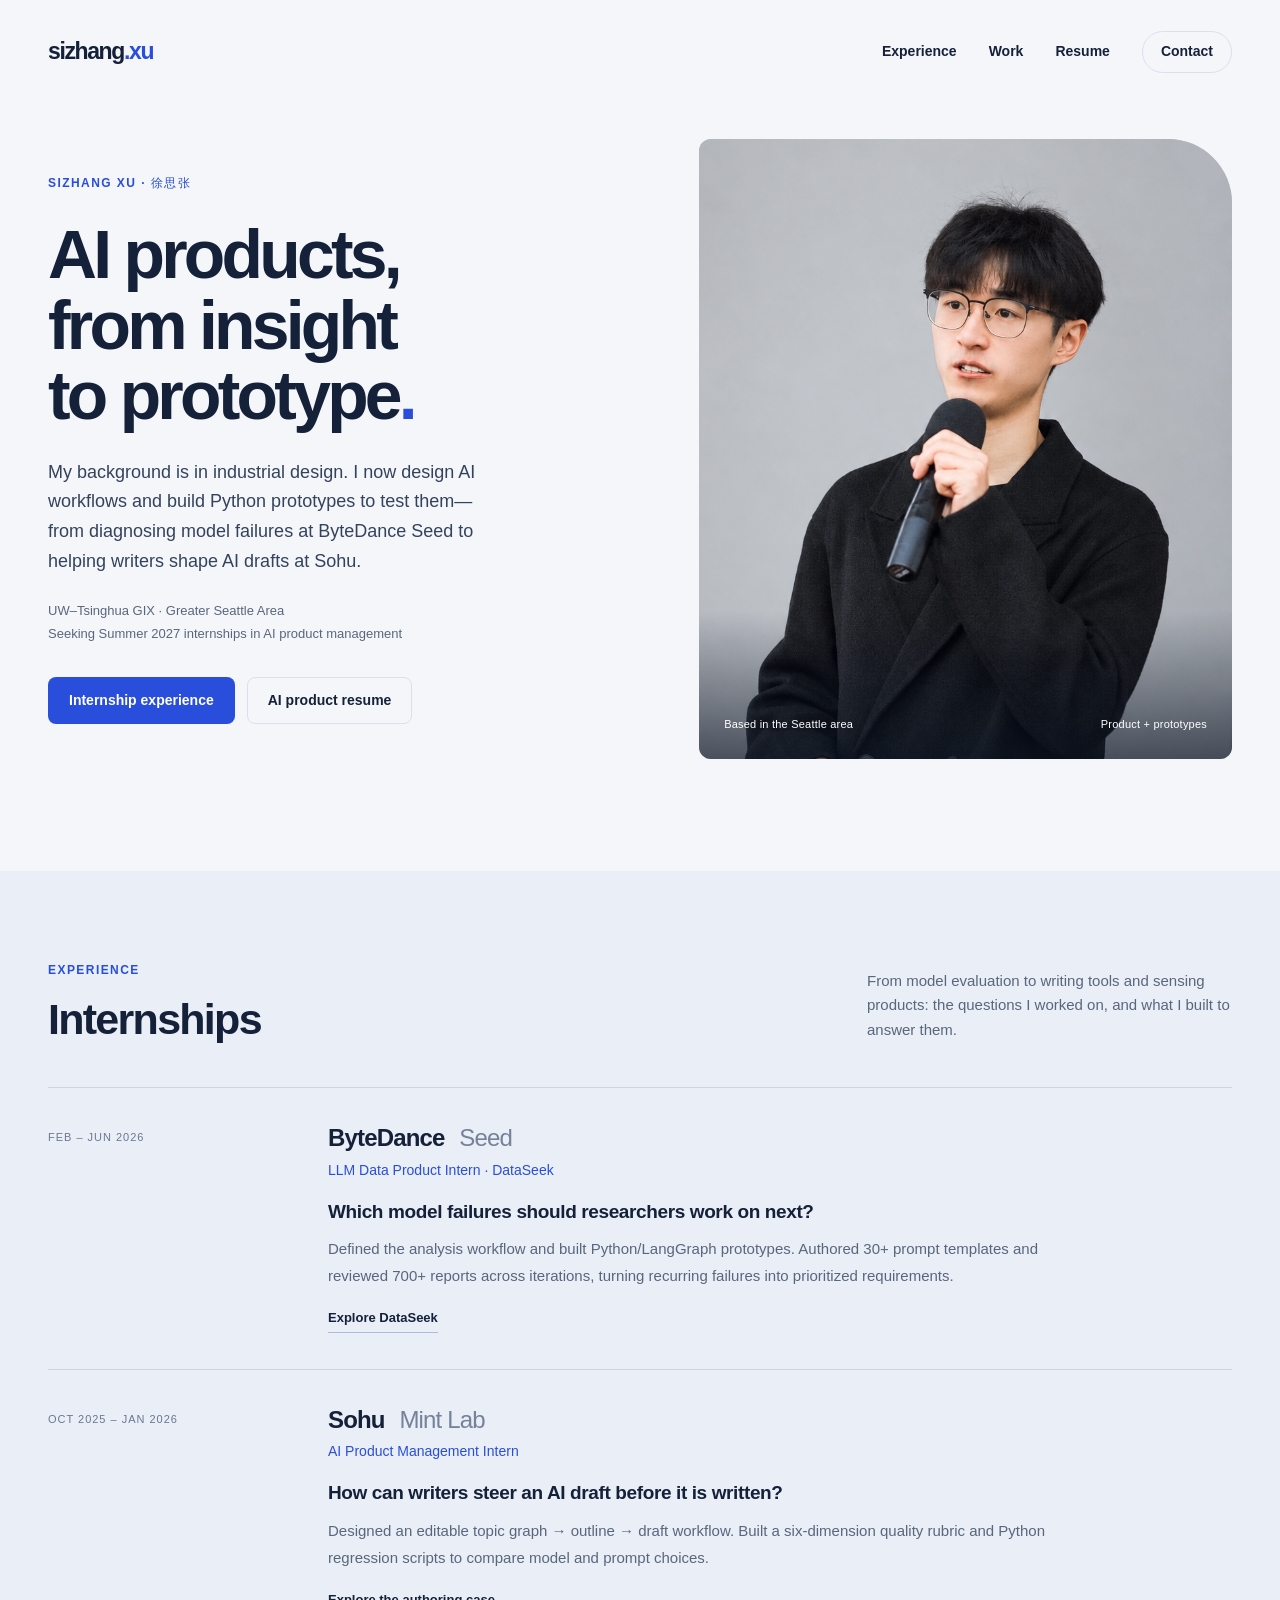
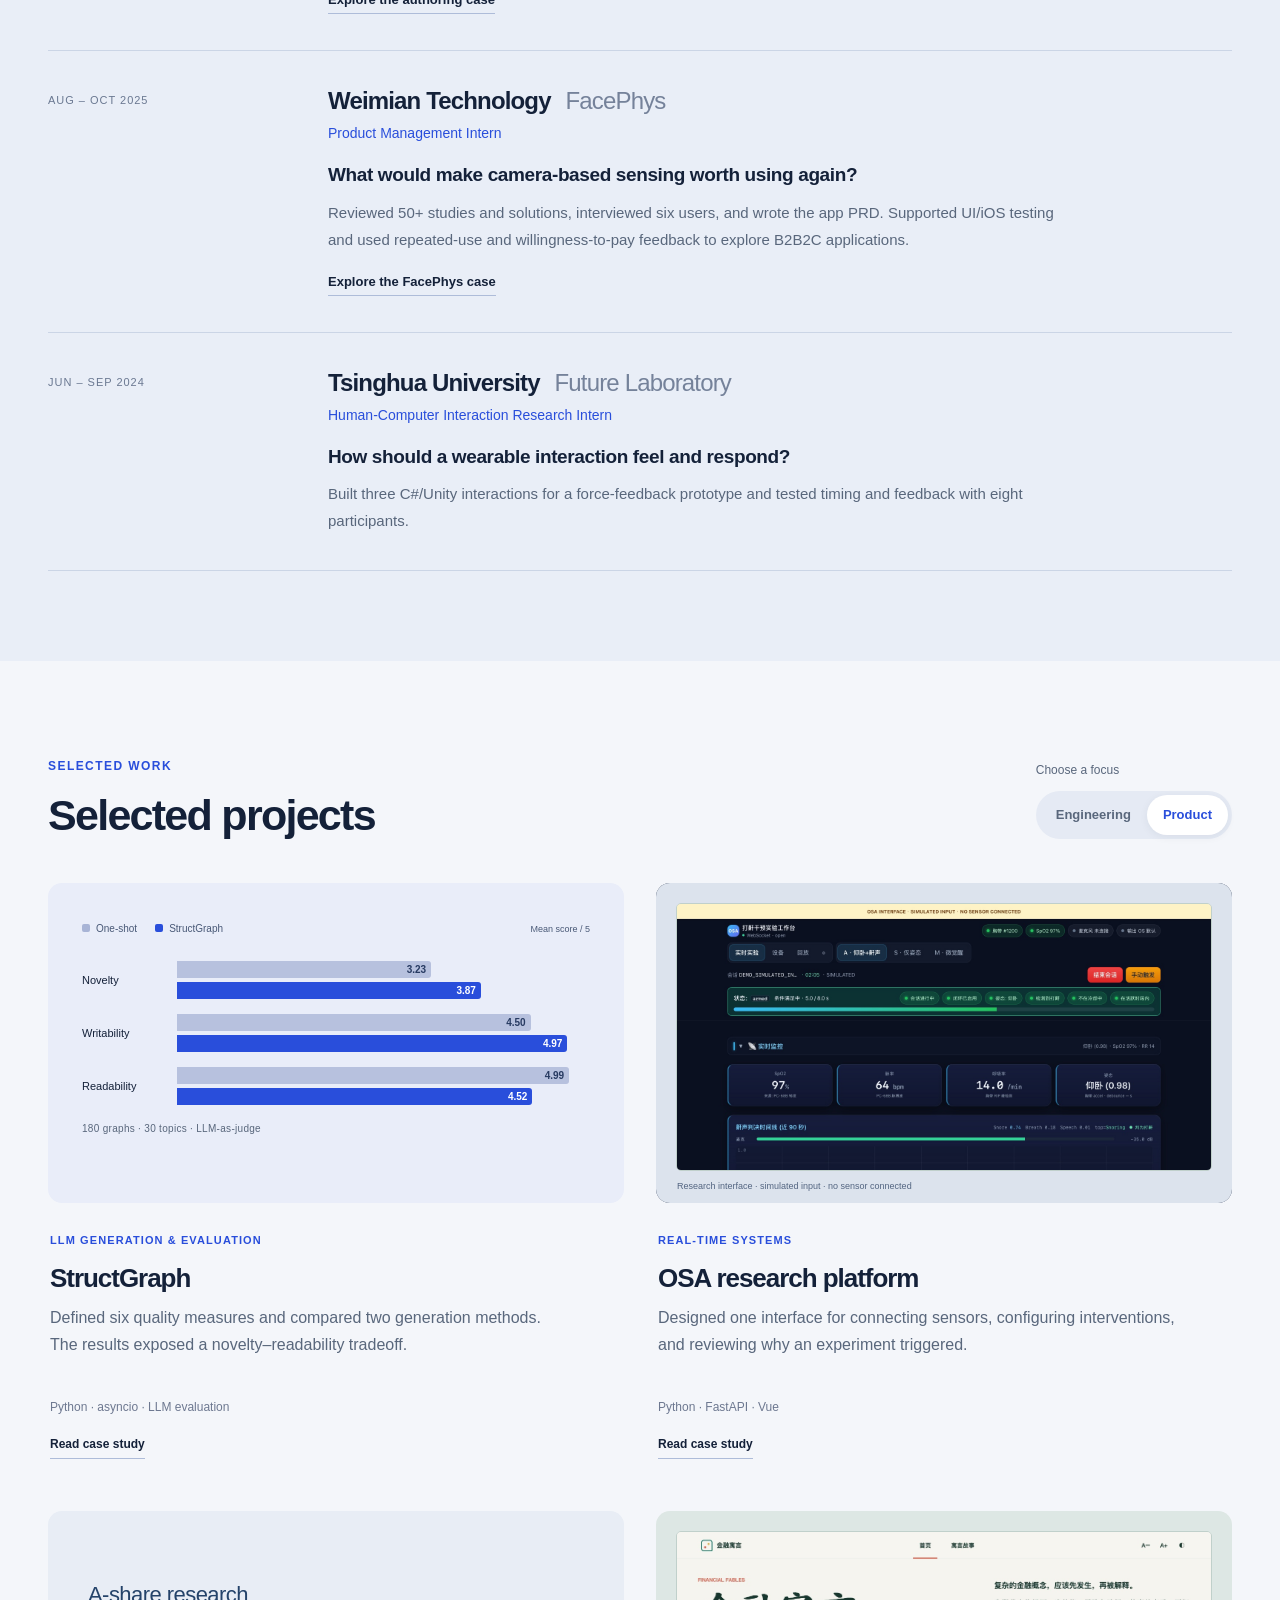
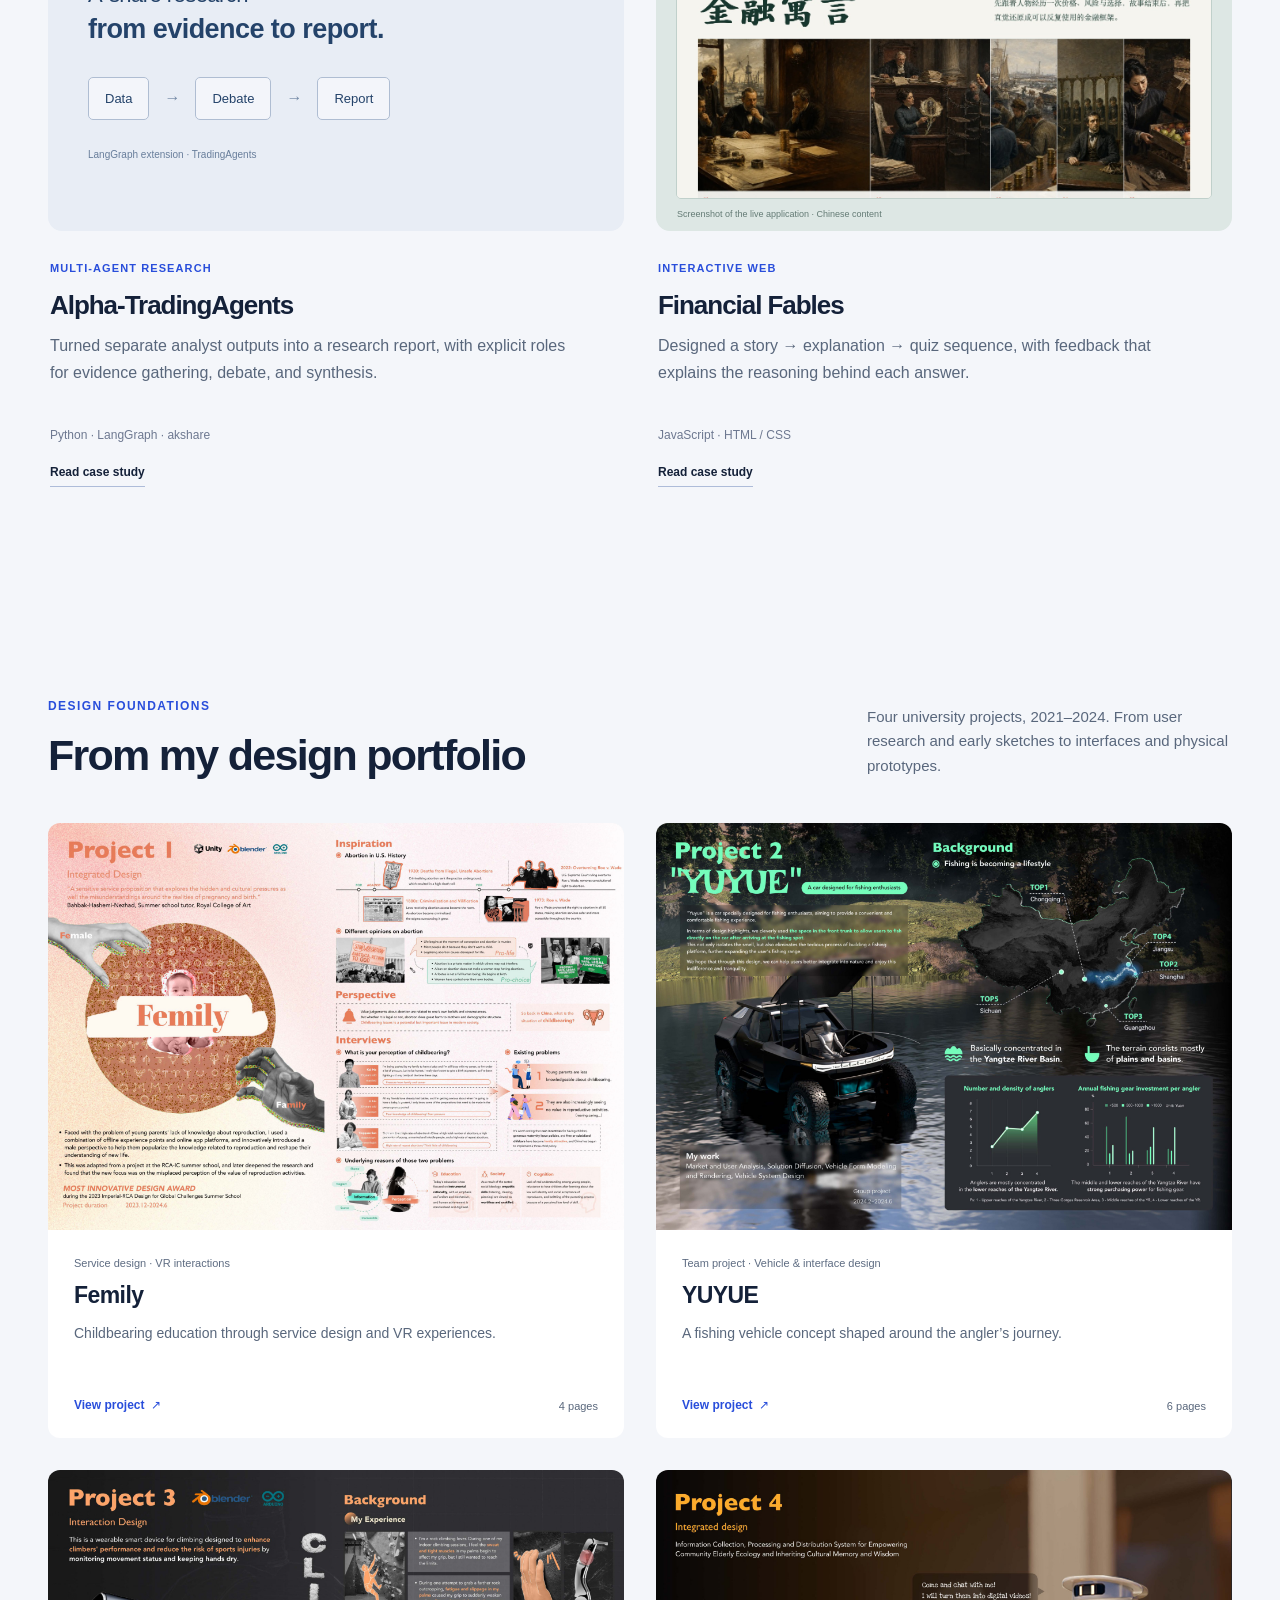
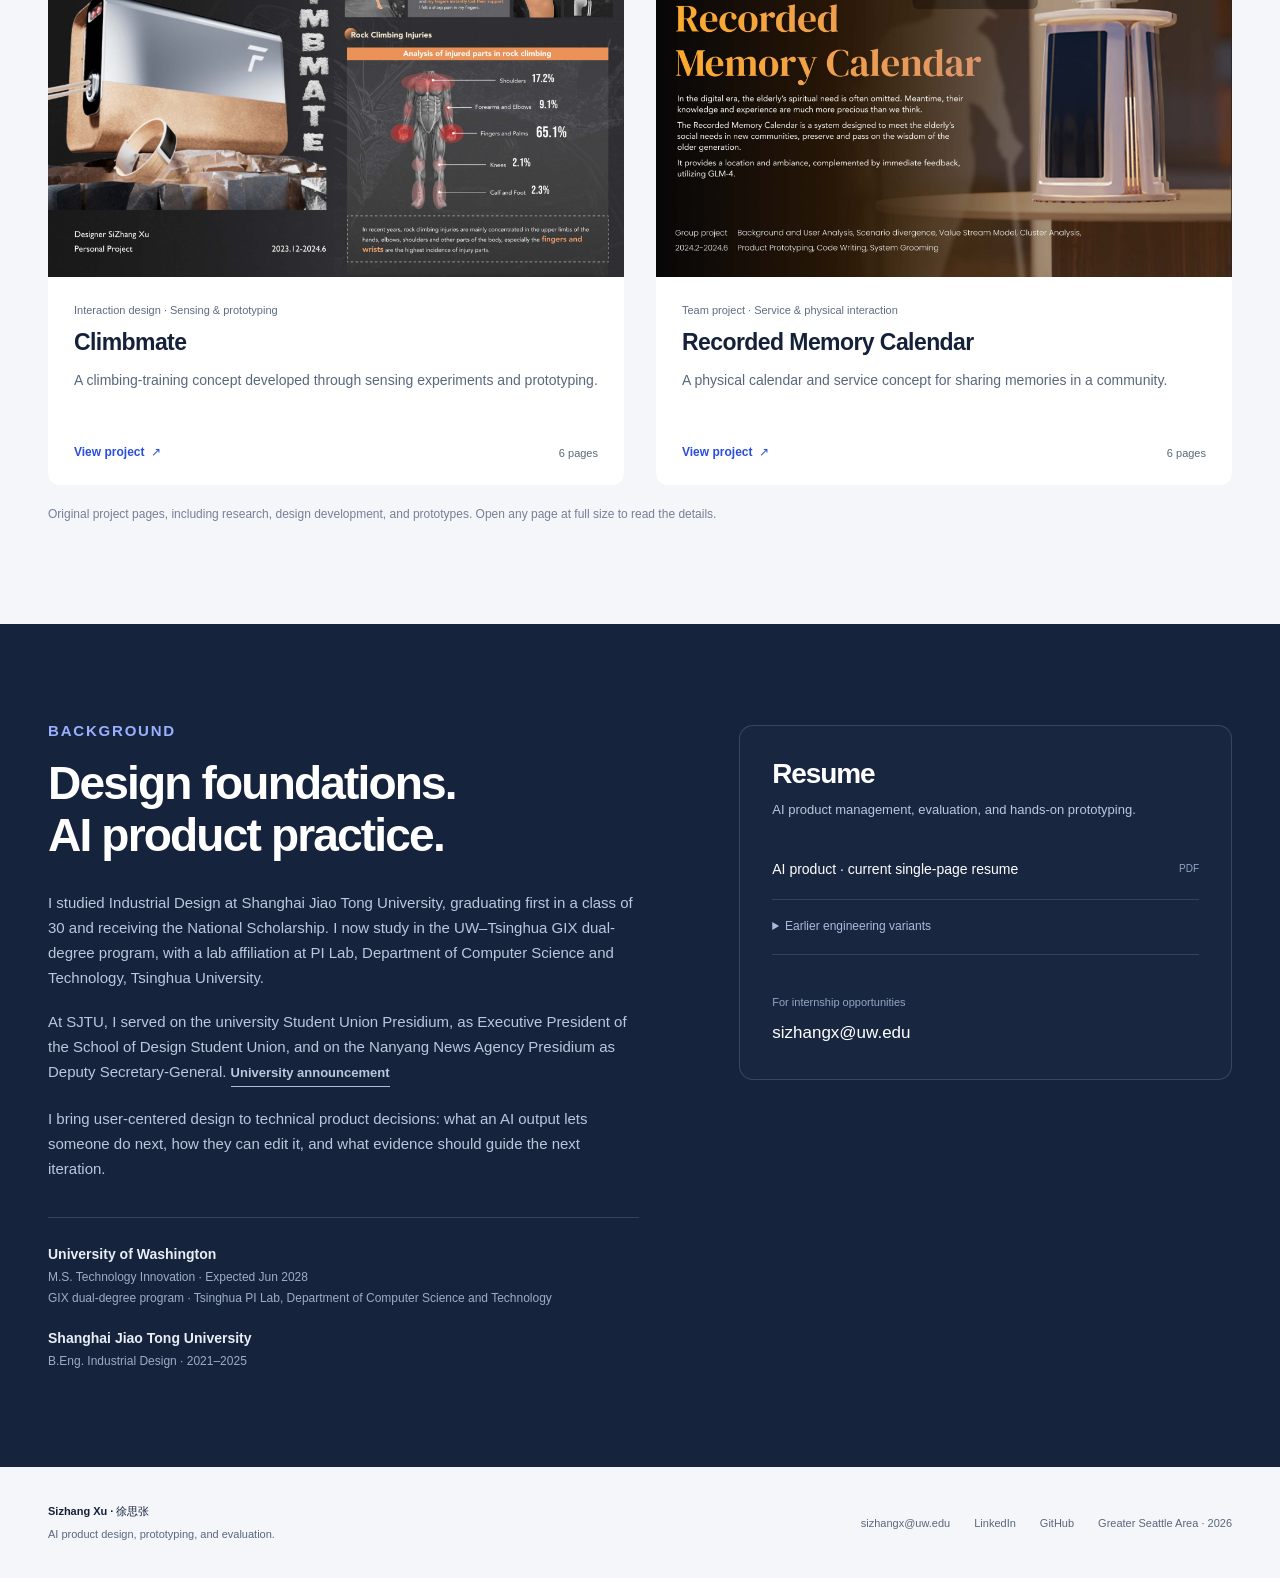
==== index.html @ c4702be0 "Clarify AI product experience and add FacePhys discovery case" ====
<!doctype html><html lang="en"><head><meta charset="utf-8"><meta name="viewport" content="width=device-width,initial-scale=1"><meta name="description" content="Sizhang Xu builds AI products through product judgment, hands-on prototyping, and evaluation. ByteDance Seed and Sohu experience; seeking Summer 2027 AI product internships."><meta name="theme-color" content="#f4f6fa"><title>AI Product &amp; Prototyping · Sizhang Xu</title><link rel="icon" href="assets/favicon.svg" type="image/svg+xml"><link rel="stylesheet" href="styles.css?v=20261029-refined"><script src="app.js?v=20261029-refined" defer></script><link rel="canonical" href="https://xuxu8421.github.io/"><meta property="og:url" content="https://xuxu8421.github.io/"><meta property="og:type" content="website"><meta property="og:site_name" content="Sizhang Xu"><meta property="og:title" content="AI Product &amp; Prototyping · Sizhang Xu"><meta property="og:description" content="Sizhang Xu builds AI products through product judgment, hands-on prototyping, and evaluation. ByteDance Seed and Sohu experience; seeking Summer 2027 AI product internships."></head><body><a class="skip" href="#main">Skip to content</a><header class="nav wrap"><a class="wordmark" href="index.html" aria-label="Sizhang Xu home">sizhang<span>.xu</span></a><nav aria-label="Main navigation"><a href="index.html#experience">Experience</a><a href="index.html#work">Work</a><a href="index.html#resume">Resume</a><a class="contact-link" href="mailto:sizhangx@uw.edu">Contact</a></nav></header><main id="main"><section class="hero wrap"><div class="hero-copy"><p class="eyebrow">SIZHANG XU · 徐思张</p><h1>AI products,<br>from insight<br>to prototype<span>.</span></h1><p class="hero-summary">My background is in industrial design. I now design AI workflows and build Python prototypes to test them—from diagnosing model failures at ByteDance Seed to helping writers shape AI drafts at Sohu.</p><p class="hero-context">UW–Tsinghua GIX · Greater Seattle Area<br>Seeking Summer 2027 internships in AI product management</p><div class="hero-actions"><a class="button primary" href="#experience">Internship experience</a><a class="button secondary" id="primaryResume" href="resumes/sizhang-xu-ai-product.pdf?v=20261029-refined" target="_blank" rel="noopener">AI product resume</a></div></div><figure class="portrait"><img src="assets/sizhang-speaking-color.jpg" alt="Sizhang Xu speaking at an event" width="1024" height="1536" fetchpriority="high"><figcaption><span>Based in the Seattle area</span><span>Product + prototypes</span></figcaption></figure></section>
<section class="experience-section" id="experience"><div class="wrap"><div class="section-heading"><div><p class="eyebrow">EXPERIENCE</p><h2>Internships</h2></div><p>From model evaluation to writing tools and sensing products: the questions I worked on, and what I built to answer them.</p></div><div class="timeline"><article><div class="timeline-date">FEB – JUN 2026</div><div><h3>ByteDance <span>Seed</span></h3><h4>LLM Data Product Intern · DataSeek</h4><p><span class="experience-question">Which model failures should researchers work on next?</span><span class="experience-contribution">Defined the analysis workflow and built Python/LangGraph prototypes. Authored 30+ prompt templates and reviewed 700+ reports across iterations, turning recurring failures into prioritized requirements.</span></p><a class="text-link" href="evaluation.html">Explore DataSeek</a></div></article><article><div class="timeline-date">OCT 2025 – JAN 2026</div><div><h3>Sohu <span>Mint Lab</span></h3><h4>AI Product Management Intern</h4><p><span class="experience-question">How can writers steer an AI draft before it is written?</span><span class="experience-contribution">Designed an editable topic graph → outline → draft workflow. Built a six-dimension quality rubric and Python regression scripts to compare model and prompt choices.</span></p><a class="text-link" href="authoring.html">Explore the authoring case</a></div></article><article><div class="timeline-date">AUG – OCT 2025</div><div><h3>Weimian Technology <span>FacePhys</span></h3><h4>Product Management Intern</h4><p><span class="experience-question">What would make camera-based sensing worth using again?</span><span class="experience-contribution">Reviewed 50+ studies and solutions, interviewed six users, and wrote the app PRD. Supported UI/iOS testing and used repeated-use and willingness-to-pay feedback to explore B2B2C applications.</span></p><a class="text-link" href="facephys.html">Explore the FacePhys case</a></div></article><article><div class="timeline-date">JUN – SEP 2024</div><div><h3>Tsinghua University <span>Future Laboratory</span></h3><h4>Human-Computer Interaction Research Intern</h4><p><span class="experience-question">How should a wearable interaction feel and respond?</span><span class="experience-contribution">Built three C#/Unity interactions for a force-feedback prototype and tested timing and feedback with eight participants.</span></p></div></article></div></div></section>
<section class="wrap work-section" id="work"><div class="section-heading"><div><p class="eyebrow">SELECTED WORK</p><h2>Selected projects</h2></div><div class="lens-controls"><span>Choose a focus</span><div role="group" aria-label="Project perspective"><button type="button" data-lens="engineering" aria-pressed="false">Engineering</button><button type="button" data-lens="product" aria-pressed="true">Product</button></div></div></div><div class="project-grid"><article class="project" data-project="structgraph" data-order-engineering="1" data-order-product="0" data-visible="both" ><a class="project-art art-structgraph" href="structgraph.html" aria-label="Read LLM generation &amp; evaluation case study"><div class="chart"><div class="chart-legend"><span class="baseline-key">One-shot</span><span class="method-key">StructGraph</span><span>Mean score / 5</span></div><div class="chart-row"><span>Novelty</span><div class="bar-pair"><div class="bar baseline" style="--value:64.666%"><b>3.23</b></div><div class="bar method" style="--value:77.33399999999999%"><b>3.87</b></div></div></div><div class="chart-row"><span>Writability</span><div class="bar-pair"><div class="bar baseline" style="--value:90.0%"><b>4.50</b></div><div class="bar method" style="--value:99.33400000000002%"><b>4.97</b></div></div></div><div class="chart-row"><span>Readability</span><div class="bar-pair"><div class="bar baseline" style="--value:99.778%"><b>4.99</b></div><div class="bar method" style="--value:90.44399999999999%"><b>4.52</b></div></div></div><p class="chart-note">180 graphs · 30 topics · LLM-as-judge</p></div></a><div class="project-copy"><span class="eyebrow">LLM generation & evaluation</span><h3><a href="structgraph.html">StructGraph</a></h3><p class="lens-copy" data-engineering="Built a resumable async evaluation runner with bounded concurrency, retries, and JSON recovery; compared 180 generated outputs." data-product="Defined six quality measures and compared two generation methods. The results exposed a novelty–readability tradeoff.">Defined six quality measures and compared two generation methods. The results exposed a novelty–readability tradeoff.</p><div class="project-meta">Python · asyncio · LLM evaluation</div><div class="project-links"><a class="text-link" href="structgraph.html">Read case study</a></div></div></article><article class="project" data-project="osa" data-order-engineering="0" data-order-product="1" data-visible="both" ><a class="project-art art-osa" href="osa.html" aria-label="Read Real-time systems case study"><figure class="screen-visual osa-screen"><img src="assets/osa-console-simulated.jpg" alt="OSA Vue application showing an armed controller, trigger conditions and simulated sensor values" width="1440" height="1020" loading="lazy"><figcaption>Research interface · simulated input · no sensor connected</figcaption></figure></a><div class="project-copy"><span class="eyebrow">Real-time systems</span><h3><a href="osa.html">OSA research platform</a></h3><p class="lens-copy" data-engineering="Isolated audio capture, inference, and BLE I/O across threads and event loops; streamed runtime state to a Vue console." data-product="Designed one interface for connecting sensors, configuring interventions, and reviewing why an experiment triggered.">Designed one interface for connecting sensors, configuring interventions, and reviewing why an experiment triggered.</p><div class="project-meta">Python · FastAPI · Vue</div><div class="project-links"><a class="text-link" href="osa.html">Read case study</a></div></div></article><article class="project" data-project="alpha" data-order-engineering="2" data-order-product="2" data-visible="both" ><a class="project-art art-alpha" href="alpha.html" aria-label="Read Multi-agent research case study"><div class="alpha-cover"><div class="alpha-cover-title">A-share research<br><strong>from evidence to report.</strong></div><div class="alpha-cover-flow"><span>Data</span><i>→</i><span>Debate</span><i>→</i><span>Report</span></div><small>LangGraph extension · TradingAgents</small></div></a><div class="project-copy"><span class="eyebrow">Multi-agent research</span><h3><a href="alpha.html">Alpha-TradingAgents</a></h3><p class="lens-copy" data-engineering="Extended TradingAgents with A-share adapters, retry backoff, and custom LangGraph nodes for policy analysis and report generation." data-product="Turned separate analyst outputs into a research report, with explicit roles for evidence gathering, debate, and synthesis.">Turned separate analyst outputs into a research report, with explicit roles for evidence gathering, debate, and synthesis.</p><div class="project-meta">Python · LangGraph · akshare</div><div class="project-links"><a class="text-link" href="alpha.html">Read case study</a></div></div></article><article class="project" data-project="reader" data-order-engineering="3" data-order-product="3" data-visible="both" ><a class="project-art art-reader" href="reader.html" aria-label="Read Interactive web case study"><figure class="screen-visual"><img src="assets/reader-interface.jpg" alt="Financial Fables: the deployed reading application with illustrated stories and text-size controls" width="1280" height="850" loading="lazy"><figcaption>Screenshot of the live application · Chinese content</figcaption></figure></a><div class="project-copy"><span class="eyebrow">Interactive web</span><h3><a href="reader.html">Financial Fables</a></h3><p class="lens-copy" data-engineering="Implemented browser-history routing, persistent reading status, and keyboard navigation; optimized responsive image delivery." data-product="Designed a story → explanation → quiz sequence, with feedback that explains the reasoning behind each answer.">Designed a story → explanation → quiz sequence, with feedback that explains the reasoning behind each answer.</p><div class="project-meta">JavaScript · HTML / CSS</div><div class="project-links"><a class="text-link" href="reader.html">Read case study</a></div></div></article></div></section>
<section class="wrap archive-section" id="design"><div class="section-heading"><div><p class="eyebrow">DESIGN FOUNDATIONS</p><h2>From my design portfolio</h2></div><p>Four university projects, 2021–2024. From user research and early sketches to interfaces and physical prototypes.</p></div><div class="archive-grid"><button type="button" class="gallery-card" data-gallery="femily" aria-label="Open Femily, 4 portfolio pages"><img src="assets/design-3.jpg" data-slides="assets/design-3.jpg,assets/design-4.jpg,assets/design-5.jpg,assets/design-6.jpg" alt="Femily original design portfolio cover" width="2000" height="1414" loading="lazy"><span><small class="design-tag">Service design · VR interactions</small><strong>Femily</strong><span class="design-description">Childbearing education through service design and VR experiences.</span><span class="gallery-cta">View project <span aria-hidden="true">↗</span><small>4 pages</small></span></span></button><button type="button" class="gallery-card" data-gallery="yuyue" aria-label="Open YUYUE, 6 portfolio pages"><img src="assets/design-7.jpg" data-slides="assets/design-7.jpg,assets/design-8.jpg,assets/design-9.jpg,assets/design-10.jpg,assets/design-11.jpg,assets/design-12.jpg" alt="YUYUE original design portfolio cover" width="2000" height="1414" loading="lazy"><span><small class="design-tag">Team project · Vehicle & interface design</small><strong>YUYUE</strong><span class="design-description">A fishing vehicle concept shaped around the angler’s journey.</span><span class="gallery-cta">View project <span aria-hidden="true">↗</span><small>6 pages</small></span></span></button><button type="button" class="gallery-card" data-gallery="climbmate" aria-label="Open Climbmate, 6 portfolio pages"><img src="assets/design-13.jpg" data-slides="assets/design-13.jpg,assets/design-14.jpg,assets/design-15.jpg,assets/design-16.jpg,assets/design-17.jpg,assets/design-18.jpg" alt="Climbmate original design portfolio cover" width="2000" height="1414" loading="lazy"><span><small class="design-tag">Interaction design · Sensing & prototyping</small><strong>Climbmate</strong><span class="design-description">A climbing-training concept developed through sensing experiments and prototyping.</span><span class="gallery-cta">View project <span aria-hidden="true">↗</span><small>6 pages</small></span></span></button><button type="button" class="gallery-card" data-gallery="memory" aria-label="Open Recorded Memory Calendar, 6 portfolio pages"><img src="assets/design-19.jpg" data-slides="assets/design-19.jpg,assets/design-20.jpg,assets/design-21.jpg,assets/design-22.jpg,assets/design-23.jpg,assets/design-24.jpg" alt="Recorded Memory Calendar original design portfolio cover" width="2000" height="1414" loading="lazy"><span><small class="design-tag">Team project · Service & physical interaction</small><strong>Recorded Memory Calendar</strong><span class="design-description">A physical calendar and service concept for sharing memories in a community.</span><span class="gallery-cta">View project <span aria-hidden="true">↗</span><small>6 pages</small></span></span></button></div><p class="subtle">Original project pages, including research, design development, and prototypes. Open any page at full size to read the details.</p></section>
<section class="about-section" id="resume"><div class="wrap about-grid"><div><p class="eyebrow">BACKGROUND</p><h2>Design foundations.<br>AI product practice.</h2><p>I studied Industrial Design at Shanghai Jiao Tong University, graduating first in a class of 30 and receiving the National Scholarship. I now study in the UW–Tsinghua GIX dual-degree program, with a lab affiliation at PI Lab, Department of Computer Science and Technology, Tsinghua University.</p><p>At SJTU, I served on the university Student Union Presidium, as Executive President of the School of Design Student Union, and on the Nanyang News Agency Presidium as Deputy Secretary-General. <a class="text-link" href="https://news.sjtu.edu.cn/jdyw/20231120/190871.html" target="_blank" rel="noopener">University announcement</a></p><p>I bring user-centered design to technical product decisions: what an AI output lets someone do next, how they can edit it, and what evidence should guide the next iteration.</p><div class="education"><p><strong>University of Washington</strong><span>M.S. Technology Innovation · Expected Jun 2028</span><span>GIX dual-degree program · Tsinghua PI Lab, Department of Computer Science and Technology</span></p><p><strong>Shanghai Jiao Tong University</strong><span>B.Eng. Industrial Design · 2021–2025</span></p></div></div><div class="resume-panel"><h3>Resume</h3><p>AI product management, evaluation, and hands-on prototyping.</p><a href="resumes/sizhang-xu-ai-product.pdf?v=20261029-refined" target="_blank" rel="noopener">AI product · current single-page resume <span>PDF</span></a><details class="more-resumes"><summary>Earlier engineering variants</summary><a href="resumes/sizhang-xu-fullstack.pdf" target="_blank" rel="noopener">Software engineering <span>PDF</span></a><a href="resumes/sizhang-xu-ai.pdf" target="_blank" rel="noopener">AI &amp; evaluation <span>PDF</span></a><a href="resumes/sizhang-xu-sde.pdf" target="_blank" rel="noopener">Systems / SDE <span>PDF</span></a><a href="resumes/sizhang-xu-ux.pdf" target="_blank" rel="noopener">UX engineering <span>PDF</span></a></details><div class="contact"><span>For internship opportunities</span><a href="mailto:sizhangx@uw.edu">sizhangx@uw.edu</a></div></div></div></section>
<dialog class="gallery-dialog" aria-labelledby="galleryTitle"><div class="gallery-toolbar"><h2 id="galleryTitle">Design portfolio</h2><button type="button" data-gallery-close aria-label="Close gallery">Close</button></div><a id="galleryFullSize" class="gallery-page-link" target="_blank" rel="noopener" aria-label="Open current portfolio page at full size"><img id="galleryImage" alt=""><span>Open this page at full size ↗</span></a><div class="gallery-toolbar"><button type="button" data-gallery-prev>Previous page</button><span id="galleryStatus" aria-live="polite"></span><button type="button" data-gallery-next>Next page</button></div></dialog></main><footer class="wrap footer"><div><strong>Sizhang Xu · 徐思张</strong><p>AI product design, prototyping, and evaluation.</p></div><div><a href="mailto:sizhangx@uw.edu">sizhangx@uw.edu</a><a href="https://www.linkedin.com/in/sizhang-xu-22938a28b/" target="_blank" rel="noopener noreferrer">LinkedIn</a><a href="https://github.com/xuxu8421" target="_blank" rel="noopener noreferrer">GitHub</a><span>Greater Seattle Area · 2026</span></div></footer></body></html>
---- styles.css ----
@charset "UTF-8";
:root{--bg:#f4f6fa;--paper:#fff;--ink:#142139;--muted:#59677c;--blue:#294edb;--line:#dbe1ec;--soft:#e8edf8;--radius:24px;font-family:"Avenir Next",Avenir,Inter,-apple-system,BlinkMacSystemFont,"Segoe UI",sans-serif;color:var(--ink);background:var(--bg);font-synthesis:none}
*{box-sizing:border-box}html{scroll-behavior:smooth;scroll-padding-top:32px}body{margin:0;font-size:16px;line-height:1.65}a{color:inherit;text-decoration:none}button{font:inherit;cursor:pointer}button,a{-webkit-tap-highlight-color:transparent}button:focus-visible,a:focus-visible{outline:3px solid #5878f1;outline-offset:5px}img{display:block;max-width:100%}h1,h2,h3,h4,p,figure{margin:0}p+p{margin-top:20px}h1,h2,h3,h4{line-height:1.15;letter-spacing:-.04em}p{color:var(--muted)}.wrap{width:min(100% - 96px,1240px);margin-inline:auto}.skip{position:fixed;top:-100px;left:20px;z-index:100;padding:12px 24px;background:white}.skip:focus{top:10px}.nav{height:104px;display:flex;align-items:center;justify-content:space-between}.wordmark{font-size:23px;letter-spacing:-.06em;font-weight:700}.wordmark span{color:var(--blue)}.nav nav{display:flex;gap:32px;align-items:center;font-size:14px;font-weight:600}.nav nav a:hover,.text-link:hover,.back-link:hover{color:var(--blue)}.contact-link{border:1px solid var(--line);padding:8px 18px;border-radius:99px}.eyebrow{font-size:12px;font-weight:650;letter-spacing:.12em;text-transform:uppercase;color:var(--blue)}.hero{display:grid;grid-template-columns:1.1fr 1fr;align-items:center;gap:65px;padding-top:35px;padding-bottom:112px}.hero-copy{padding:20px 0}.hero h1{font-size:clamp(42px,5.8vw,77px);font-weight:600;line-height:1.04;margin:26px 0;letter-spacing:-.065em}.hero h1>span{color:var(--blue)}.hero-summary{font-size:20px;line-height:1.55;max-width:440px;color:#34435c}.hero-context{font-size:14px;line-height:1.7;max-width:425px;margin-top:24px}.hero-actions{display:flex;gap:12px;margin-top:32px;flex-wrap:wrap}.button{display:inline-flex;align-items:center;justify-content:center;border:1px solid transparent;min-height:46px;padding:11px 20px;border-radius:8px;font-size:14px;font-weight:600;transition:background .2s,transform .2s}.button:hover{transform:translateY(-2px)}.primary{background:var(--blue);color:white}.primary:hover{background:#203fb6}.secondary{border-color:var(--line);background:transparent}.secondary:hover{background:var(--soft)}.portrait{position:relative;align-self:stretch;min-height:540px;max-height:640px;border-radius:12px 90px 12px 12px;overflow:hidden;background:#cbd2dc}.portrait img{height:100%;width:100%;object-fit:cover;object-position:50% 30%;filter:saturate(.86)}.portrait:after{content:"";position:absolute;inset:55% 0 0;background:linear-gradient(transparent,rgba(10,19,34,.68));pointer-events:none}.portrait figcaption{position:absolute;z-index:1;bottom:26px;left:25px;right:25px;display:flex;justify-content:space-between;gap:14px;color:white;font-size:11px;letter-spacing:.02em}.section-heading{display:flex;justify-content:space-between;align-items:flex-end;gap:50px;margin-bottom:44px}.section-heading h2,.about-grid h2{font-size:clamp(32px,3.6vw,48px);font-weight:550;line-height:1.12;margin-top:14px}.section-heading>p{max-width:365px;font-size:15px}.lens-controls>span{display:block;font-size:12px;color:var(--muted);margin-bottom:10px}.lens-controls>div{display:flex;padding:4px;border-radius:99px;background:#e5eaf4}.lens-controls button{font-size:13px;font-weight:600;border:0;background:transparent;color:var(--muted);padding:9px 16px;border-radius:99px;min-height:40px}.lens-controls button[aria-pressed=true]{background:var(--paper);color:var(--blue);box-shadow:0 2px 8px #1e2b4010}.work-section{padding-bottom:110px}.project-grid{display:grid;grid-template-columns:1fr 1fr;gap:62px 32px}.project-art{display:block;height:320px;border-radius:14px;overflow:hidden;transition:transform .3s}.project-art:hover{transform:translateY(-4px)}.project-copy{padding:24px 4px 0}.project-copy h3{font-size:26px;max-width:480px;font-weight:600;margin:12px 0}.project-copy>p{font-size:16px;min-height:80px}.project-meta{font-size:11px;letter-spacing:.025em;color:#6d7890;margin:20px 0 14px}.text-link{display:inline-block;font-size:13px;font-weight:650;border-bottom:1px solid #aebcd9;padding-bottom:3px}.art-osa{background:#15233d;color:#edf3ff}.system-visual{height:100%;min-height:320px;position:relative;display:flex;flex-direction:column;align-items:center;justify-content:center;padding:35px 32px 52px;background:radial-gradient(ellipse at 48% 45%,#2d4471,transparent 65%),#15233d;color:#edf3ff}.system-inputs,.system-outputs{display:flex;gap:16px}.system-inputs span,.system-outputs span{font-size:11px;border:1px solid #ffffff29;border-radius:5px;padding:7px 14px;background:#ffffff08}.flow-line{height:22px;border-left:1px solid #9cb3df76}.system-core{text-align:center;min-width:230px;padding:12px 24px;border:1px solid #b5c8ff5c;border-radius:10px;background:#182942bb;box-shadow:0 0 50px #4f71d21a}.system-core small{font-size:10px;color:#aabfe7;letter-spacing:.04em}.system-core strong{display:block;font-size:17px;font-weight:550;margin:3px 0 9px}.pulse-track{display:flex;align-items:center;gap:4px;justify-content:center;height:18px}.pulse-track i{width:3px;height:6px;background:#9db7ff;border-radius:2px;animation:pulse 3s ease-in-out infinite}.pulse-track i:nth-child(3n){height:17px;animation-delay:.5s}.pulse-track i:nth-child(3n + 1){height:11px;animation-delay:1s}.visual-caption{font-size:10px;color:#93a5c9;position:absolute;bottom:18px}.art-structgraph{background:#e6eaf9}.chart{height:100%;padding:38px 34px 26px;background:#e9edf9}.chart-legend{display:flex;align-items:center;gap:18px;font-size:10px;color:#485876;margin-bottom:23px}.chart-legend>span:last-child{margin-left:auto;font-size:9px}.baseline-key:before,.method-key:before{content:"";display:inline-block;width:8px;height:8px;margin-right:6px;border-radius:2px;background:#a8b4d6}.method-key:before{background:var(--blue)}.chart-row{display:grid;grid-template-columns:85px 1fr;gap:10px;align-items:center;margin-bottom:15px;font-size:11px}.bar-pair{display:grid;gap:4px;padding-right:20px}.bar{height:17px;width:var(--value);border-radius:0 3px 3px 0;position:relative;min-width:20px}.bar b{position:absolute;right:5px;line-height:17px;font-size:10px;font-weight:550}.baseline{background:#b7c1de;color:#283b62}.method{background:var(--blue);color:white}.chart-note{font-size:10px;letter-spacing:.03em;margin-top:16px}.bridge-visual{height:100%;display:flex;flex-direction:column;align-items:center;justify-content:center;background:#dddffa;background-image:radial-gradient(#6975bf30 .8px,transparent .8px);background-size:15px 15px}.bridge-visual>span{background:#f7f7ff;border:1px solid #b6bde1;padding:10px 25px;border-radius:8px;font-size:12px;min-width:170px;text-align:center}.bridge-visual>strong{color:white;background:#5359a9;padding:14px 30px;border-radius:8px;box-shadow:0 6px 25px #5259a93a;font-size:17px;font-weight:500}.bridge-wire{height:22px;border-left:1px dashed #9299ca}.bridge-visual p{font-size:10px;color:#606997;margin-top:24px}.reader-visual{height:100%;background:#deeae8;display:flex;align-items:center;padding:40px;gap:30px;position:relative}.reader-number{font-size:128px;font-weight:450;letter-spacing:-.1em;line-height:1;color:#38675f;font-family:Georgia,serif}.reader-visual small{font-size:10px;letter-spacing:.07em;text-transform:uppercase;color:#648078}.reader-visual strong{font-size:25px;line-height:1.3;display:block;margin-top:10px;font-weight:500;letter-spacing:-.04em;color:#284e48}.reader-detail{position:absolute;bottom:25px;left:40px;font-size:10px;color:#6e8780}.experience-section{background:#e9eef7;padding:90px 0}.timeline{border-top:1px solid #cbd5e6}.timeline article{display:grid;grid-template-columns:240px 1fr;border-bottom:1px solid #cbd5e6;padding:36px 0;gap:40px}.timeline-date{font-size:11px;letter-spacing:.09em;color:#6a7891;padding-top:4px}.timeline h3{font-size:24px;font-weight:600;letter-spacing:-.035em}.timeline h3 span{color:#75829a;font-weight:400;margin-left:9px}.timeline h4{font-size:14px;letter-spacing:0;font-weight:500;color:var(--blue);margin-top:10px}.timeline p{font-size:15px;max-width:735px;margin-top:20px}.timeline .text-link{margin-top:18px}.archive-section{padding:100px 0}.archive-grid{display:grid;grid-template-columns:1fr 1fr;gap:32px}.gallery-card{text-align:left;border:0;padding:0;background:white;border-radius:12px;overflow:hidden;color:var(--ink)}.gallery-card img{width:100%;aspect-ratio:1.5;object-fit:contain;background:#111520;transition:filter .25s}.gallery-card:hover img{filter:brightness(1.07)}.gallery-card>span{display:block;padding:21px 24px}.gallery-card strong{display:block;font-size:20px;font-weight:600;letter-spacing:-.025em}.gallery-card small{display:block;color:var(--muted);font-size:12px;margin-top:4px}.subtle{font-size:12px!important;color:#758097;margin-top:20px}.about-section{background:#15233d;color:white;padding:95px 0}.about-grid{display:grid;grid-template-columns:1.2fr 1fr;gap:100px}.about-grid .eyebrow{color:#9aafff}.about-grid h2{margin-bottom:30px}.about-grid p{font-size:15px;color:#bbc7dc}.education{margin-top:35px;border-top:1px solid #ffffff23;padding-top:25px}.education p+p{margin-top:18px}.education strong{display:block;font-size:14px;color:#e9edf5;font-weight:550}.education span{font-size:12px;color:#9cadc8;display:block;margin-top:2px}.resume-panel{padding:32px;border:1px solid #ffffff26;border-radius:14px;align-self:start;margin-top:6px;background:#ffffff04}.resume-panel h3{font-size:28px;font-weight:550;margin-bottom:8px}.resume-panel>p{font-size:13px;margin-bottom:20px}.resume-panel>a{display:flex;justify-content:space-between;align-items:center;gap:20px;padding:18px 0;border-bottom:1px solid #ffffff20;font-size:14px}.resume-panel>a span{font-size:10px;color:#91a4c7}.resume-panel>a:hover{color:#a6baff}.contact{margin-top:38px}.contact>span{display:block;font-size:11px;color:#94a6c7;margin-bottom:8px}.contact a{font-size:17px;overflow-wrap:anywhere}.footer{display:flex;align-items:center;justify-content:space-between;padding:35px 0;gap:30px;font-size:11px}.footer strong{font-weight:600}.footer p{font-size:11px;margin-top:5px}.footer>div:last-child{display:flex;gap:24px;flex-wrap:wrap;color:var(--muted)}.gallery-dialog{border:0;border-radius:16px;padding:20px;background:#f4f6fa;max-width:min(95vw,1200px);max-height:94vh;color:var(--ink);box-shadow:0 30px 150px #0005}.gallery-dialog::backdrop{background:#111b32d9;backdrop-filter:blur(6px)}.gallery-dialog>img{max-height:72vh;max-width:100%;object-fit:contain;margin:auto}.gallery-toolbar{display:flex;align-items:center;justify-content:space-between;gap:15px;padding:8px 0}.gallery-toolbar h2{font-size:16px;font-weight:600}.gallery-toolbar button{background:#e3e9f6;color:var(--ink);border:0;border-radius:6px;padding:10px 16px;font-size:12px;min-height:42px}.gallery-toolbar span{font-size:12px}.case{padding-top:40px}.back-link{font-size:12px;color:var(--muted);border-bottom:1px solid var(--line);padding-bottom:4px}.case-header{padding:55px 0 42px;max-width:980px}.case-header h1{font-size:clamp(40px,5.5vw,68px);font-weight:550;line-height:1.08;margin:18px 0 25px;max-width:880px}.case-intro{font-size:20px;max-width:800px;line-height:1.6}.case-facts{display:grid;grid-template-columns:1fr 1fr;gap:50px;border-top:1px solid var(--line);margin-top:35px;padding-top:23px}.case-facts small{display:block;font-size:10px;text-transform:uppercase;letter-spacing:.09em;color:#738098;margin-bottom:8px}.case-facts strong{font-size:13px;font-weight:500;line-height:1.6;display:block;max-width:400px}.case-visual{height:420px;border-radius:16px;overflow:hidden}.case-visual .system-visual{min-height:420px}.case-visual .system-inputs span,.case-visual .system-outputs span{font-size:13px;padding:10px 24px}.case-visual .system-core{padding:20px 50px}.case-visual .system-core strong{font-size:24px}.case-visual .flow-line{height:28px}.case-visual .chart{padding:42px max(50px,12%)}.case-visual .chart-row{font-size:15px;grid-template-columns:120px 1fr;margin-bottom:22px}.case-visual .chart-legend{font-size:12px;margin-bottom:30px}.case-visual .bar{height:23px}.case-visual .bar b{font-size:12px;line-height:23px}.case-visual .chart-note{font-size:12px}.case-visual .bridge-visual strong{font-size:25px;padding:18px 45px}.case-visual .bridge-visual>span{font-size:16px;padding:12px 40px}.case-visual .reader-visual{justify-content:center;gap:60px}.case-visual .reader-number{font-size:230px}.case-visual .reader-visual strong{font-size:40px}.case-visual .reader-detail{left:50%;transform:translateX(-50%)}.case-body{display:grid;grid-template-columns:210px 1fr;gap:75px;padding:72px 0}.case-body aside{position:sticky;top:35px;align-self:start;display:flex;flex-direction:column;gap:16px;font-size:12px;padding-top:4px}.case-body aside a{color:#60728e}.case-body aside a:hover{color:var(--blue)}.case-narrative{max-width:810px}.case-narrative section+section{margin-top:65px}.case-narrative h2{font-size:34px;font-weight:550;line-height:1.2;margin:13px 0 26px}.case-narrative p{font-size:16px;line-height:1.8}.case-narrative p strong{color:var(--ink);font-weight:600}.decisions{display:grid;gap:0}.decisions article{border-top:1px solid var(--line);padding:24px 0}.decisions h3{font-size:20px;font-weight:550;line-height:1.3;margin-bottom:12px}.decisions p{font-size:15px}.reflection{padding:28px 30px;background:#e8edf8;border-left:3px solid var(--blue);border-radius:0 8px 8px 0;margin-top:30px}.reflection h3{font-size:18px;font-weight:600;margin-bottom:12px}.reflection p{font-size:14px}.case-end{padding:0 0 70px;display:flex;gap:12px;justify-content:flex-end;border-bottom:1px solid var(--line)}.pipeline{display:flex;flex-wrap:wrap;gap:8px;margin-bottom:25px}.pipeline span{padding:9px 12px;border-radius:5px;background:var(--soft);color:#536788;font-size:12px}.simulator{background:white;border:1px solid var(--line);border-radius:12px;padding:28px;margin-top:30px}.sim-head{display:flex;align-items:center;justify-content:space-between;gap:15px}.sim-head h3{font-size:20px;font-weight:600}.sim-head span{font-size:10px;color:#7b879f}.sim-states{display:flex;gap:5px;margin:25px 0}.sim-states span{flex:1;background:var(--bg);text-align:center;font-size:11px;padding:8px 2px;border-radius:5px;color:#7b879f}.sim-states span.active{background:var(--blue);color:white}#simText{font-size:14px;min-height:70px;margin-bottom:18px}.simulator .button{font-size:12px}.simulator .subtle{line-height:1.6}.evaluation-visual{height:100%;display:flex;align-items:center;justify-content:center;background:#e8eafa;gap:22px;padding:40px}.evaluation-visual>div{padding:22px;background:white;border:1px solid #d0d6ec;border-radius:10px}.evaluation-visual strong{display:block;font-size:34px;color:var(--blue)}.evaluation-visual span{display:block;font-size:12px;color:var(--muted)}
.eval-visual{height:100%;display:flex;flex-direction:column;align-items:center;justify-content:center;gap:12px;background:#e8eafa}.eval-visual>span{font-size:12px;color:#75819f}.eval-visual strong{display:block;font-size:20px;line-height:1.3;padding:12px 25px;border:1px solid #ccd4ec;border-radius:8px;background:#f9faff;color:#334c90;font-weight:500;letter-spacing:-.025em}
@keyframes pulse{0%,100%{opacity:.5;transform:scaleY(.6)}50%{opacity:1;transform:scaleY(1)}}
@media(min-width:1600px){.hero{gap:100px}.portrait{max-height:620px}}
@media(max-width:1000px){.wrap{width:calc(100% - 64px)}.hero{gap:36px}.hero h1{font-size:60px}.portrait{min-height:520px}.portrait figcaption{flex-direction:column;gap:0}.project-art{height:300px}.chart{padding:30px 20px}.chart-legend{gap:10px}.reader-visual{padding:28px;gap:22px}.reader-number{font-size:100px}.reader-visual strong{font-size:23px}.timeline article{grid-template-columns:170px 1fr;gap:30px}.about-grid{gap:50px}.case-body{grid-template-columns:155px 1fr;gap:40px}}
@media(max-width:760px){.wrap{width:calc(100% - 40px)}.nav{height:80px}.wordmark{font-size:21px}.nav nav{gap:18px;font-size:12px}.nav .contact-link{display:none}.hero{grid-template-columns:1fr;padding-top:15px;gap:38px;padding-bottom:70px}.hero-copy{padding:15px 0 0}.hero h1{font-size:clamp(47px,10.7vw,76px);margin:20px 0}.hero-summary{font-size:19px;max-width:460px}.hero-context{font-size:13px;margin-top:18px}.hero-actions{margin-top:25px}.portrait{min-height:0;height:470px;max-height:none;border-radius:10px 65px 10px 10px}.portrait img{object-position:50% 30%}.portrait figcaption{flex-direction:row;font-size:10px}.section-heading{flex-direction:column;gap:24px;align-items:flex-start;margin-bottom:30px}.section-heading h2,.about-grid h2{font-size:36px}.section-heading>p{max-width:100%;font-size:14px}.lens-controls{display:flex;flex-wrap:wrap;align-items:center;gap:14px}.lens-controls>span{margin:0}.project-grid{grid-template-columns:1fr;gap:42px}.project-art{height:310px}.project-copy{padding:20px 2px 0}.project-copy h3{font-size:25px;margin-top:10px}.project-copy>p{min-height:0;font-size:15px}.project-meta{margin-top:15px}.work-section{padding-bottom:68px}.experience-section{padding:64px 0}.timeline article{grid-template-columns:1fr;gap:12px;padding:28px 0}.timeline h3{font-size:23px}.timeline h3 span{font-size:19px}.timeline p{font-size:14px;margin-top:16px}.archive-section{padding:65px 0}.archive-grid{grid-template-columns:1fr;gap:24px}.gallery-card>span{padding:18px 22px}.about-section{padding:60px 0}.about-grid{grid-template-columns:1fr;gap:40px}.resume-panel{padding:25px}.footer{flex-direction:column;align-items:flex-start;gap:20px;padding:30px 0}.footer>div:last-child{gap:10px 20px}.case{padding-top:25px}.case-header{padding:35px 0 30px}.case-header h1{font-size:43px;letter-spacing:-.055em}.case-intro{font-size:18px}.case-facts{grid-template-columns:1fr;gap:20px;margin-top:25px}.case-visual{height:330px}.case-visual .system-visual{min-height:330px;padding:30px 15px 48px}.case-visual .system-inputs span,.case-visual .system-outputs span{font-size:10px;padding:7px 12px}.case-visual .system-core{padding:12px 25px}.case-visual .system-core strong{font-size:19px}.case-visual .flow-line{height:23px}.case-visual .chart{padding:28px 20px}.case-visual .chart-row{grid-template-columns:75px 1fr;font-size:11px;margin-bottom:19px}.case-visual .chart-legend{font-size:10px;gap:10px;margin-bottom:26px}.case-visual .chart-legend>span:last-child{font-size:8px}.case-visual .bar{height:21px}.case-visual .bar b{font-size:10px;line-height:21px}.case-visual .chart-note{font-size:10px}.case-visual .reader-visual{gap:25px;padding:30px}.case-visual .reader-number{font-size:105px}.case-visual .reader-visual strong{font-size:24px}.case-visual .reader-detail{width:100%;text-align:center}.case-body{grid-template-columns:1fr;padding:35px 0 45px;gap:30px}.case-body aside{position:static;flex-direction:row;flex-wrap:wrap;gap:12px 20px;padding:0 0 22px;border-bottom:1px solid var(--line);font-size:11px}.case-narrative h2{font-size:29px}.case-narrative section+section{margin-top:45px}.case-narrative p{font-size:16px}.decisions h3{font-size:20px}.decisions p{font-size:15px}.reflection{padding:24px}.reflection p{font-size:14px}.case-end{padding-bottom:45px;justify-content:flex-start}.simulator{padding:20px}.sim-head{align-items:flex-start;flex-direction:column;gap:6px}.sim-head h3{font-size:19px}.sim-states{gap:3px}.sim-states span{font-size:10px}#simText{min-height:100px}.gallery-dialog{padding:12px;max-width:calc(100vw - 20px)}.gallery-toolbar h2{font-size:14px}.gallery-toolbar button{font-size:11px;padding:9px 12px}.gallery-dialog>img{max-height:70vh}.evaluation-visual{gap:9px;padding:20px}.evaluation-visual>div{padding:13px}.evaluation-visual strong{font-size:25px}.evaluation-visual span{font-size:10px}}
@media(prefers-reduced-motion:reduce){html{scroll-behavior:auto}*,*:before,*:after{animation:none!important;transition:none!important}}

/* Revision: quieter headings, actual artifacts, and task-specific project views. */
[hidden]{display:none!important}.hero h1{font-size:clamp(42px,5.3vw,70px);letter-spacing:-.055em}.hero-summary{font-size:18px;line-height:1.65}.hero-context{font-size:13px}.project-evidence{font-size:11px!important;min-height:0!important;color:#64718a;margin:8px 0 15px}.project-meta{margin-bottom:4px}.project-copy h3{font-size:27px}.project-copy>p.lens-copy{min-height:78px}.source-visual{height:100%;display:flex;flex-direction:column;justify-content:center;gap:23px;background:#20283a;color:#e4e9f4;padding:32px}.source-label{font:11px ui-monospace,SFMono-Regular,Menlo,monospace;color:#9aaac7}.source-visual pre{margin:0;font:14px/1.8 ui-monospace,SFMono-Regular,Menlo,monospace;white-space:pre-wrap;overflow-wrap:anywhere}.source-note{font-size:11px;color:#9aaac7}.screen-visual{height:100%;position:relative;padding:20px 20px 32px;background:#dde7e4}.screen-visual img{width:100%;height:100%;object-fit:cover;object-position:top;border:1px solid #c0d0cb;border-radius:5px}.screen-visual figcaption{position:absolute;bottom:9px;left:21px;color:#647b75;font-size:9px}.evaluation-summary{height:100%;display:flex;flex-direction:column;justify-content:center;padding:36px;background:#e7eafa;color:#253e7a}.evaluation-summary>span{font-size:11px;color:#63749a}.review-numbers{display:grid;grid-template-columns:repeat(3,1fr);gap:12px;margin:24px 0}.review-numbers p+p{margin:0}.review-numbers strong{font-size:37px;line-height:1.2;display:block;font-weight:550;color:#2b4dba;letter-spacing:-.05em}.review-numbers small{display:block;font-size:10px;color:#63749a;margin-top:5px}.evaluation-path{font-size:11px!important;line-height:1.7;color:#566b96}.case-evidence{display:flex;flex-wrap:wrap;gap:20px;margin-top:22px;font-size:13px;color:var(--blue)}.case-evidence:empty{display:none}.case-evidence a{border-bottom:1px solid #b6c5e8}.case-visual .source-visual{padding:45px 13%;gap:28px}.case-visual .source-visual pre{font-size:19px}.case-visual .screen-visual{padding:25px 90px 36px}.case-visual .screen-visual img{object-fit:cover;object-position:top}.case-visual .evaluation-summary{padding:40px 14%}.case-visual .review-numbers strong{font-size:57px}.case-visual .review-numbers small{font-size:13px}.case-visual .evaluation-path{font-size:15px!important}.more-resumes{border-bottom:1px solid #ffffff20}.more-resumes summary{cursor:pointer;padding:17px 0;font-size:12px;color:#aabbdc}.more-resumes a{display:flex;justify-content:space-between;padding:12px 0;font-size:13px;color:#dde5f4}.more-resumes a span{font-size:10px;color:#94a5c7}.more-resumes a:hover{color:#a6baff}.pulse-track i{animation:none}.project-art{transition:filter .2s}.project-art:hover{transform:none;filter:brightness(1.03)}.case-narrative h2{font-size:31px}.section-heading h2{font-size:43px}.gallery-card>span{padding:18px 24px}
@media(max-width:760px){.hero h1{font-size:clamp(43px,10vw,64px)}.hero-summary{font-size:17px}.hero{gap:30px;padding-bottom:55px}.portrait{height:370px}.portrait img{object-position:50% 29%}.section-heading h2,.about-grid h2{font-size:33px}.project-copy>p.lens-copy{min-height:0}.project-art{height:285px}.source-visual{padding:25px;gap:20px}.source-visual pre{font-size:12px}.review-numbers strong{font-size:34px}.review-numbers small{font-size:9px}.evaluation-summary{padding:27px}.case-visual .source-visual{padding:28px}.case-visual .source-visual pre{font-size:14px}.case-visual .screen-visual{padding:14px 14px 32px}.case-visual .evaluation-summary{padding:28px}.case-visual .review-numbers strong{font-size:38px}.case-visual .review-numbers small{font-size:10px}.case-visual .evaluation-path{font-size:11px!important}.case-narrative h2{font-size:28px}}
.project-links{display:flex;gap:22px;flex-wrap:wrap}.project-links .text-link{font-size:12px}

.osa-screen{background:#dce3ed}.osa-screen figcaption{color:#536581}.analysis-question{font-size:27px;line-height:1.2;margin:22px 0 18px;font-weight:550;letter-spacing:-.025em}.input-conditions{display:flex;flex-wrap:wrap;gap:8px;margin-bottom:18px}.input-conditions span{border:1px solid #bac7e2;border-radius:5px;padding:6px 9px;font-size:11px}.case-visual .analysis-question{font-size:39px}.case-narrative>.system-visual{margin-top:24px}.case-narrative .system-visual{border-radius:10px;margin-top:28px}@media(max-width:760px){.analysis-question{font-size:25px}.case-visual .analysis-question{font-size:31px}.input-conditions{margin-bottom:13px}.input-conditions span{font-size:10px}}

/* Portrait framing and the complete original design archive. */
.portrait{height:620px;min-height:0;max-height:none;align-self:center;border-radius:12px 64px 12px 12px}
.portrait img{position:absolute;width:130%;max-width:none;height:110%;left:-30%;top:-10%;object-fit:cover;object-position:50% 35%;filter:none}
.portrait:after{inset:76% 0 0;background:linear-gradient(transparent,rgba(10,19,34,.62))}
.gallery-card img{height:auto;aspect-ratio:1.414;object-fit:contain;background:#eceef1}
.gallery-card>span{padding:24px 26px 22px}
.gallery-card .design-tag{font-size:11px;margin:0 0 10px;color:#5e6c82}
.gallery-card strong{font-size:23px;line-height:1.2}
.design-description{display:block;min-height:52px;font-size:14px;line-height:1.7;color:var(--muted);margin-top:12px}
.gallery-cta{display:flex;align-items:center;gap:7px;margin-top:22px;font-size:12px;font-weight:600;color:var(--blue)}
.gallery-cta small{margin:0 0 0 auto;font-weight:400;font-size:11px}
.gallery-page-link{display:block;text-align:center;color:var(--blue)}
.gallery-page-link img{max-height:70vh;max-width:100%;object-fit:contain;margin:auto}
.gallery-page-link>span{display:inline-block;font-size:12px;padding:10px 0 4px;text-decoration:underline;text-underline-offset:3px}
@media(max-width:1000px) and (min-width:761px){.portrait{height:560px}.portrait img{object-position:50% 44%}}
@media(max-width:760px){.portrait{height:auto;aspect-ratio:4/5;max-height:560px}.portrait img{width:124%;left:-24%;height:110%;top:-10%;object-position:50% 47%}.portrait figcaption{left:20px;right:20px;bottom:20px}.gallery-card>span{padding:20px 22px}.gallery-card strong{font-size:22px}.design-description{min-height:0}.gallery-page-link img{max-height:65vh}}

/* Research workflow: distinguish extensions from upstream orchestration. */
.alpha-visual{width:100%;padding:30px 34px;background:#eef1f8;display:grid;gap:12px;align-content:center;color:#1c324d}
.alpha-visual>.source-label{margin-bottom:3px}.alpha-stage{border-left:3px solid #436cbd;background:#fff;padding:13px 17px;display:grid;gap:4px}.alpha-stage.upstream{border-color:#9aa5b6;background:#e6eaf1}.alpha-stage small{font-size:10px;letter-spacing:1.3px}.alpha-stage strong{font-size:18px;line-height:1.35}.alpha-stage>span{font-size:12px;color:#53647a}.case-visual>.alpha-visual{padding:40px;grid-template-columns:repeat(3,1fr);gap:20px}.case-visual>.alpha-visual>.source-label{grid-column:1/-1}.report-preview{margin:25px 0 0}.report-preview img{width:100%;height:auto;border:1px solid #dce2eb}.report-preview figcaption{font-size:12px;color:#68768a;margin-top:8px}@media(max-width:700px){.alpha-visual{padding:23px}.case-visual>.alpha-visual{padding:24px;grid-template-columns:1fr}.alpha-stage strong{font-size:17px}}

.project-art .alpha-visual{height:100%;padding:17px 23px;gap:8px}.project-art .alpha-stage{padding:8px 14px;gap:3px}.project-art .alpha-stage strong{font-size:16px}.project-art .alpha-stage small{font-size:9px}.project-art .alpha-stage>span{font-size:11px}.project-art .alpha-visual>.source-label{font-size:10px;color:#536a8a}@media(max-width:700px){.project-art .alpha-visual{padding:14px 18px;gap:6px}.project-art .alpha-stage{padding:6px 11px}.project-art .alpha-stage strong{font-size:15px}.project-art .alpha-stage>span{font-size:10px}}

.case-visual-alpha{height:auto;min-height:0}.case-visual-alpha .alpha-visual{height:auto;min-height:0}

/* Four-project presentation: one idea, one caption, one case link per card. */
.project-grid{gap:52px 32px}.project-copy{padding:23px 2px 0}.project-copy h3{font-size:26px;margin:11px 0 12px}.project-copy>p.lens-copy{min-height:78px;max-width:520px}.project-meta{margin:15px 0 17px;font-size:12px;letter-spacing:0}.project-links{margin:0}.project-copy .eyebrow{font-size:11px;letter-spacing:.1em}.alpha-cover{height:100%;padding:40px;display:flex;flex-direction:column;justify-content:center;gap:27px;background:#e8edf5;color:#24436a}.alpha-cover-title{font-size:22px;line-height:1.45;letter-spacing:-.025em}.alpha-cover-title strong{font-size:27px;font-weight:550}.alpha-cover-flow{display:flex;align-items:center;gap:15px}.alpha-cover-flow span{font-size:13px;padding:10px 16px;border:1px solid #afbdd2;border-radius:5px;background:#ffffff70}.alpha-cover-flow i{font-style:normal;color:#7389a5}.alpha-cover>small{font-size:10px;color:#687e9b}@media(max-width:760px){.project-grid{gap:40px}.project-copy{padding-top:20px}.project-copy>p.lens-copy{min-height:0}.alpha-cover{padding:28px;gap:25px}.alpha-cover-title strong{font-size:24px}.alpha-cover-flow{gap:10px}.alpha-cover-flow span{font-size:12px;padding:9px 11px}}

/* Additional case-study content; homepage layout is unchanged. */
.count-distinction{display:grid;grid-template-columns:1fr 1fr;gap:15px;margin:24px 0 15px}.count-distinction>div{padding:23px 20px;background:var(--soft);border-radius:8px}.count-distinction small{font:9px/1.5 ui-monospace,SFMono-Regular,Menlo,monospace;letter-spacing:.05em;color:#5d7194}.count-distinction strong{display:block;font-size:17px;line-height:1.35;margin:11px 0}.count-distinction p{font-size:13px;line-height:1.7}.case-narrative p.diagram-caption{font-size:12px;color:#667890}
.authoring-flow{background:#e8edf8;border-radius:14px;padding:35px 40px}.authoring-flow>div{display:flex;align-items:center;gap:13px;margin:24px 0}.authoring-flow>div span{background:#fff;border:1px solid #cbd6ec;border-radius:6px;padding:16px 18px;font-size:15px;font-weight:550;color:#304a7b}.authoring-flow i{font-style:normal;color:#7f93b8}.authoring-flow>p:last-child{font-size:13px}
@media(max-width:1000px){.authoring-flow>div{flex-wrap:wrap}.authoring-flow>div span{padding:13px;font-size:13px}}
@media(max-width:760px){.count-distinction{grid-template-columns:1fr}.authoring-flow{padding:25px}.authoring-flow>div{display:grid;grid-template-columns:1fr;gap:8px}.authoring-flow i{text-align:center;transform:rotate(90deg)}.authoring-flow>div span{text-align:center}}

/* Refine the existing reading hierarchy for internship review. */
.work-section{padding-top:96px}
.timeline p .experience-question{display:block;color:var(--ink);font-size:19px;font-weight:550;line-height:1.45;letter-spacing:-.02em;margin-bottom:10px}
.timeline p .experience-contribution{display:block;line-height:1.8}
.discovery-board{display:grid;grid-template-columns:1fr 1fr;background:var(--soft);border-radius:14px;overflow:hidden}
.discovery-board>div{padding:38px 40px}
.discovery-board>div+div{border-left:1px solid #c8d2e8}
.discovery-board h2{font-size:28px;font-weight:550;line-height:1.2;margin:15px 0}
.discovery-board p:not(.eyebrow){font-size:15px;max-width:420px}
@media(max-width:760px){
  .work-section{padding-top:64px}
  .timeline p .experience-question{font-size:18px;margin-bottom:9px}
  .discovery-board{grid-template-columns:1fr}
  .discovery-board>div{padding:27px}
  .discovery-board>div+div{border-left:0;border-top:1px solid #c8d2e8}
  .discovery-board h2{font-size:26px}
  .nav nav a{min-height:44px;display:inline-flex;align-items:center}
  .timeline .text-link{min-height:40px;align-content:center}
}
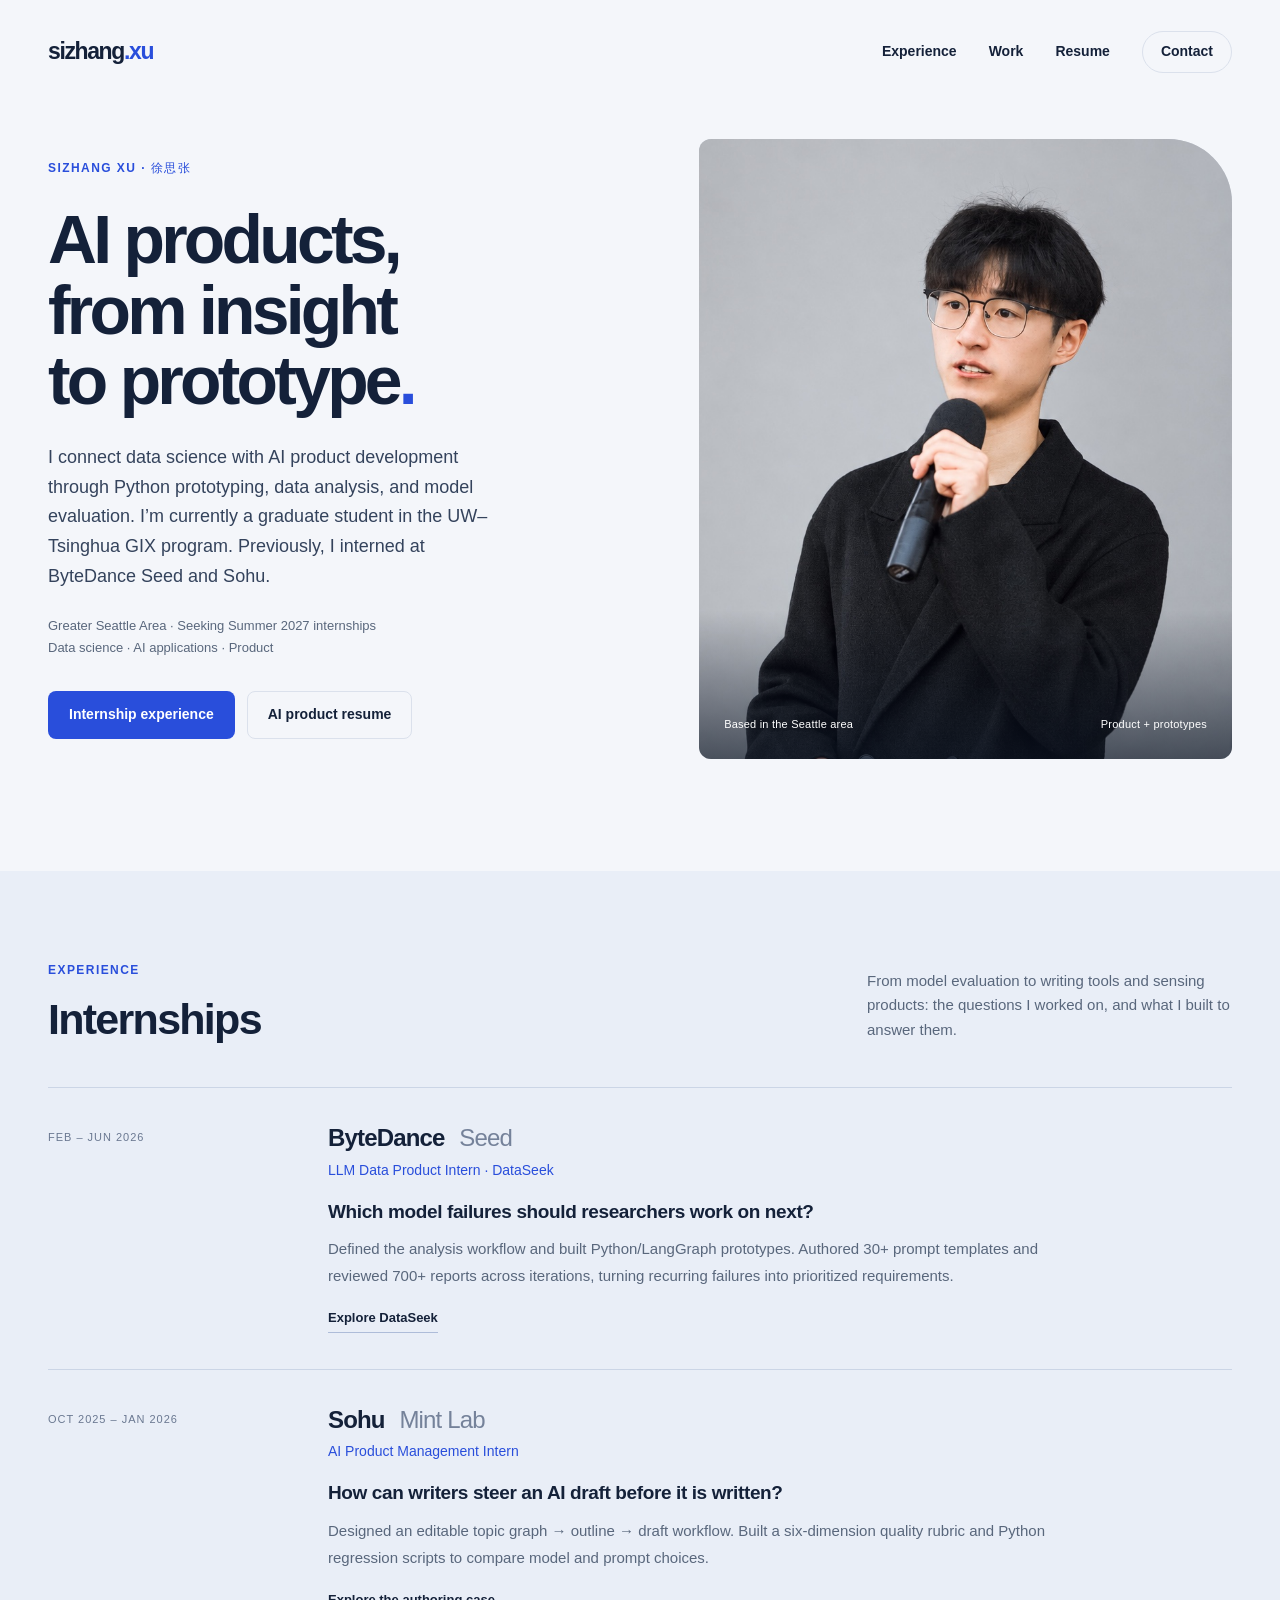
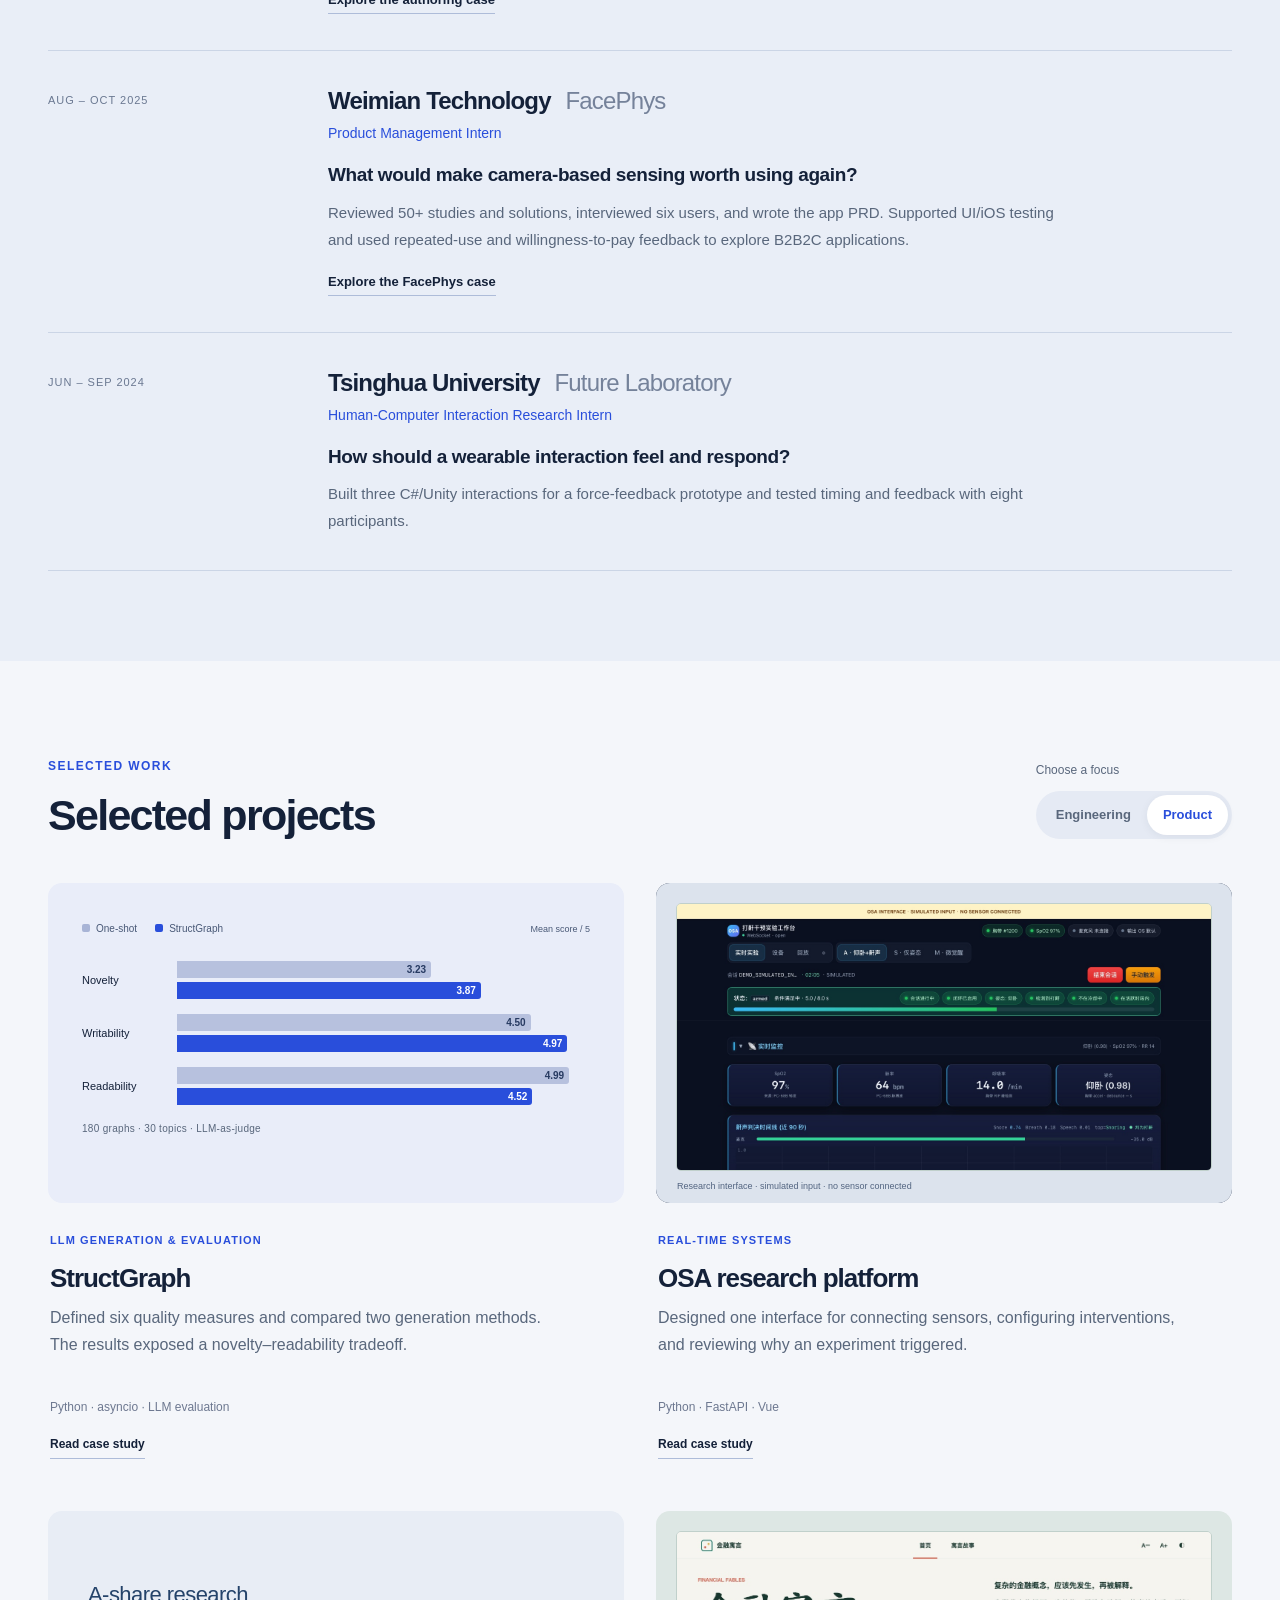
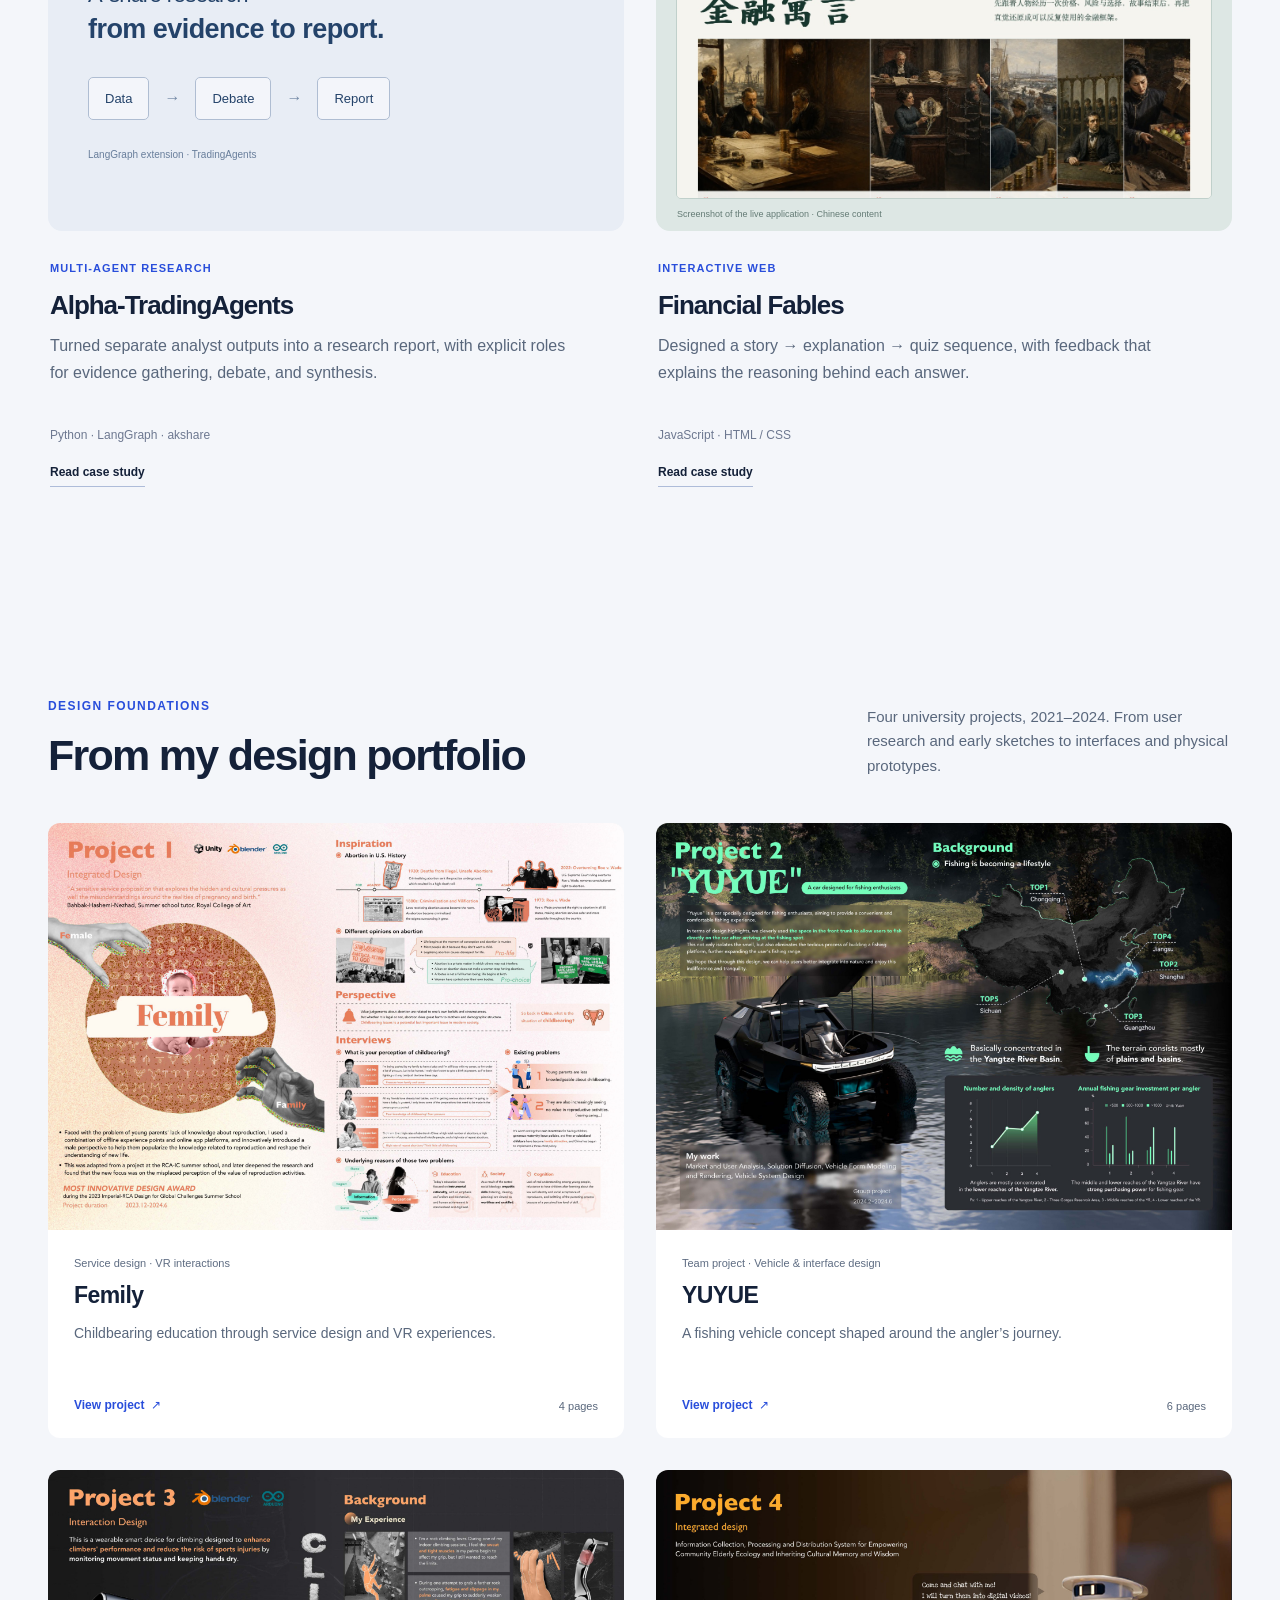
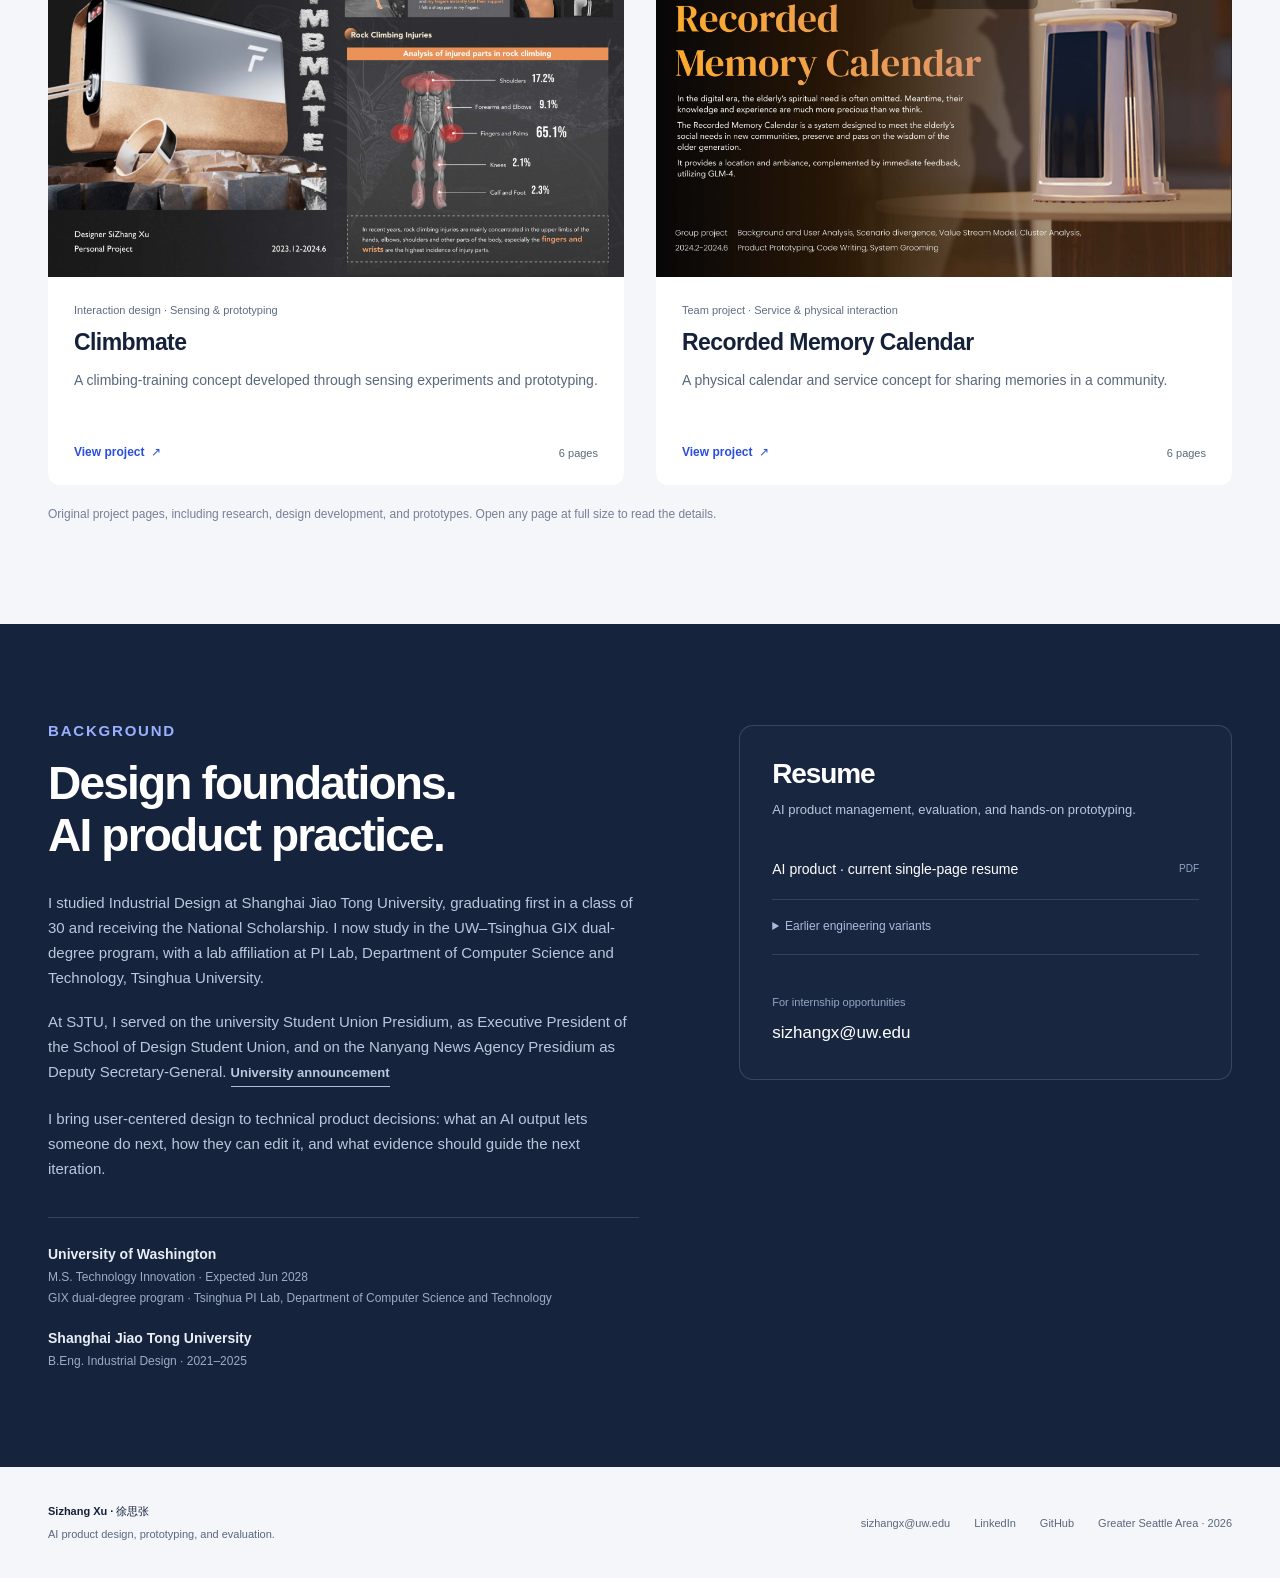
==== commit 42f17c22: "Emphasize data science and clarify past internships in introduction" ====
--- a/index.html
+++ b/index.html
@@ -1,4 +1,4 @@
-<!doctype html><html lang="en"><head><meta charset="utf-8"><meta name="viewport" content="width=device-width,initial-scale=1"><meta name="description" content="Sizhang Xu builds AI products through product judgment, hands-on prototyping, and evaluation. ByteDance Seed and Sohu experience; seeking Summer 2027 AI product internships."><meta name="theme-color" content="#f4f6fa"><title>AI Product &amp; Prototyping · Sizhang Xu</title><link rel="icon" href="assets/favicon.svg" type="image/svg+xml"><link rel="stylesheet" href="styles.css?v=20261029-refined"><script src="app.js?v=20261029-refined" defer></script><link rel="canonical" href="https://xuxu8421.github.io/"><meta property="og:url" content="https://xuxu8421.github.io/"><meta property="og:type" content="website"><meta property="og:site_name" content="Sizhang Xu"><meta property="og:title" content="AI Product &amp; Prototyping · Sizhang Xu"><meta property="og:description" content="Sizhang Xu builds AI products through product judgment, hands-on prototyping, and evaluation. ByteDance Seed and Sohu experience; seeking Summer 2027 AI product internships."></head><body><a class="skip" href="#main">Skip to content</a><header class="nav wrap"><a class="wordmark" href="index.html" aria-label="Sizhang Xu home">sizhang<span>.xu</span></a><nav aria-label="Main navigation"><a href="index.html#experience">Experience</a><a href="index.html#work">Work</a><a href="index.html#resume">Resume</a><a class="contact-link" href="mailto:sizhangx@uw.edu">Contact</a></nav></header><main id="main"><section class="hero wrap"><div class="hero-copy"><p class="eyebrow">SIZHANG XU · 徐思张</p><h1>AI products,<br>from insight<br>to prototype<span>.</span></h1><p class="hero-summary">My background is in industrial design. I now design AI workflows and build Python prototypes to test them—from diagnosing model failures at ByteDance Seed to helping writers shape AI drafts at Sohu.</p><p class="hero-context">UW–Tsinghua GIX · Greater Seattle Area<br>Seeking Summer 2027 internships in AI product management</p><div class="hero-actions"><a class="button primary" href="#experience">Internship experience</a><a class="button secondary" id="primaryResume" href="resumes/sizhang-xu-ai-product.pdf?v=20261029-refined" target="_blank" rel="noopener">AI product resume</a></div></div><figure class="portrait"><img src="assets/sizhang-speaking-color.jpg" alt="Sizhang Xu speaking at an event" width="1024" height="1536" fetchpriority="high"><figcaption><span>Based in the Seattle area</span><span>Product + prototypes</span></figcaption></figure></section>
+<!doctype html><html lang="en"><head><meta charset="utf-8"><meta name="viewport" content="width=device-width,initial-scale=1"><meta name="description" content="Sizhang Xu connects data science and AI product development through Python prototyping, data analysis, and model evaluation. UW–Tsinghua GIX graduate student; previous internships at ByteDance Seed and Sohu."><meta name="theme-color" content="#f4f6fa"><title>AI Product &amp; Prototyping · Sizhang Xu</title><link rel="icon" href="assets/favicon.svg" type="image/svg+xml"><link rel="stylesheet" href="styles.css?v=20261029-refined"><script src="app.js?v=20261029-refined" defer></script><link rel="canonical" href="https://xuxu8421.github.io/"><meta property="og:url" content="https://xuxu8421.github.io/"><meta property="og:type" content="website"><meta property="og:site_name" content="Sizhang Xu"><meta property="og:title" content="AI Product &amp; Prototyping · Sizhang Xu"><meta property="og:description" content="Sizhang Xu connects data science and AI product development through Python prototyping, data analysis, and model evaluation. UW–Tsinghua GIX graduate student; previous internships at ByteDance Seed and Sohu."></head><body><a class="skip" href="#main">Skip to content</a><header class="nav wrap"><a class="wordmark" href="index.html" aria-label="Sizhang Xu home">sizhang<span>.xu</span></a><nav aria-label="Main navigation"><a href="index.html#experience">Experience</a><a href="index.html#work">Work</a><a href="index.html#resume">Resume</a><a class="contact-link" href="mailto:sizhangx@uw.edu">Contact</a></nav></header><main id="main"><section class="hero wrap"><div class="hero-copy"><p class="eyebrow">SIZHANG XU · 徐思张</p><h1>AI products,<br>from insight<br>to prototype<span>.</span></h1><p class="hero-summary">I connect data science with AI product development through Python prototyping, data analysis, and model evaluation. I’m currently a graduate student in the UW–Tsinghua GIX program. Previously, I interned at ByteDance Seed and Sohu.</p><p class="hero-context">Greater Seattle Area · Seeking Summer 2027 internships<br>Data science · AI applications · Product</p><div class="hero-actions"><a class="button primary" href="#experience">Internship experience</a><a class="button secondary" id="primaryResume" href="resumes/sizhang-xu-ai-product.pdf?v=20261029-refined" target="_blank" rel="noopener">AI product resume</a></div></div><figure class="portrait"><img src="assets/sizhang-speaking-color.jpg" alt="Sizhang Xu speaking at an event" width="1024" height="1536" fetchpriority="high"><figcaption><span>Based in the Seattle area</span><span>Product + prototypes</span></figcaption></figure></section>
 <section class="experience-section" id="experience"><div class="wrap"><div class="section-heading"><div><p class="eyebrow">EXPERIENCE</p><h2>Internships</h2></div><p>From model evaluation to writing tools and sensing products: the questions I worked on, and what I built to answer them.</p></div><div class="timeline"><article><div class="timeline-date">FEB – JUN 2026</div><div><h3>ByteDance <span>Seed</span></h3><h4>LLM Data Product Intern · DataSeek</h4><p><span class="experience-question">Which model failures should researchers work on next?</span><span class="experience-contribution">Defined the analysis workflow and built Python/LangGraph prototypes. Authored 30+ prompt templates and reviewed 700+ reports across iterations, turning recurring failures into prioritized requirements.</span></p><a class="text-link" href="evaluation.html">Explore DataSeek</a></div></article><article><div class="timeline-date">OCT 2025 – JAN 2026</div><div><h3>Sohu <span>Mint Lab</span></h3><h4>AI Product Management Intern</h4><p><span class="experience-question">How can writers steer an AI draft before it is written?</span><span class="experience-contribution">Designed an editable topic graph → outline → draft workflow. Built a six-dimension quality rubric and Python regression scripts to compare model and prompt choices.</span></p><a class="text-link" href="authoring.html">Explore the authoring case</a></div></article><article><div class="timeline-date">AUG – OCT 2025</div><div><h3>Weimian Technology <span>FacePhys</span></h3><h4>Product Management Intern</h4><p><span class="experience-question">What would make camera-based sensing worth using again?</span><span class="experience-contribution">Reviewed 50+ studies and solutions, interviewed six users, and wrote the app PRD. Supported UI/iOS testing and used repeated-use and willingness-to-pay feedback to explore B2B2C applications.</span></p><a class="text-link" href="facephys.html">Explore the FacePhys case</a></div></article><article><div class="timeline-date">JUN – SEP 2024</div><div><h3>Tsinghua University <span>Future Laboratory</span></h3><h4>Human-Computer Interaction Research Intern</h4><p><span class="experience-question">How should a wearable interaction feel and respond?</span><span class="experience-contribution">Built three C#/Unity interactions for a force-feedback prototype and tested timing and feedback with eight participants.</span></p></div></article></div></div></section>
 <section class="wrap work-section" id="work"><div class="section-heading"><div><p class="eyebrow">SELECTED WORK</p><h2>Selected projects</h2></div><div class="lens-controls"><span>Choose a focus</span><div role="group" aria-label="Project perspective"><button type="button" data-lens="engineering" aria-pressed="false">Engineering</button><button type="button" data-lens="product" aria-pressed="true">Product</button></div></div></div><div class="project-grid"><article class="project" data-project="structgraph" data-order-engineering="1" data-order-product="0" data-visible="both" ><a class="project-art art-structgraph" href="structgraph.html" aria-label="Read LLM generation &amp; evaluation case study"><div class="chart"><div class="chart-legend"><span class="baseline-key">One-shot</span><span class="method-key">StructGraph</span><span>Mean score / 5</span></div><div class="chart-row"><span>Novelty</span><div class="bar-pair"><div class="bar baseline" style="--value:64.666%"><b>3.23</b></div><div class="bar method" style="--value:77.33399999999999%"><b>3.87</b></div></div></div><div class="chart-row"><span>Writability</span><div class="bar-pair"><div class="bar baseline" style="--value:90.0%"><b>4.50</b></div><div class="bar method" style="--value:99.33400000000002%"><b>4.97</b></div></div></div><div class="chart-row"><span>Readability</span><div class="bar-pair"><div class="bar baseline" style="--value:99.778%"><b>4.99</b></div><div class="bar method" style="--value:90.44399999999999%"><b>4.52</b></div></div></div><p class="chart-note">180 graphs · 30 topics · LLM-as-judge</p></div></a><div class="project-copy"><span class="eyebrow">LLM generation & evaluation</span><h3><a href="structgraph.html">StructGraph</a></h3><p class="lens-copy" data-engineering="Built a resumable async evaluation runner with bounded concurrency, retries, and JSON recovery; compared 180 generated outputs." data-product="Defined six quality measures and compared two generation methods. The results exposed a novelty–readability tradeoff.">Defined six quality measures and compared two generation methods. The results exposed a novelty–readability tradeoff.</p><div class="project-meta">Python · asyncio · LLM evaluation</div><div class="project-links"><a class="text-link" href="structgraph.html">Read case study</a></div></div></article><article class="project" data-project="osa" data-order-engineering="0" data-order-product="1" data-visible="both" ><a class="project-art art-osa" href="osa.html" aria-label="Read Real-time systems case study"><figure class="screen-visual osa-screen"><img src="assets/osa-console-simulated.jpg" alt="OSA Vue application showing an armed controller, trigger conditions and simulated sensor values" width="1440" height="1020" loading="lazy"><figcaption>Research interface · simulated input · no sensor connected</figcaption></figure></a><div class="project-copy"><span class="eyebrow">Real-time systems</span><h3><a href="osa.html">OSA research platform</a></h3><p class="lens-copy" data-engineering="Isolated audio capture, inference, and BLE I/O across threads and event loops; streamed runtime state to a Vue console." data-product="Designed one interface for connecting sensors, configuring interventions, and reviewing why an experiment triggered.">Designed one interface for connecting sensors, configuring interventions, and reviewing why an experiment triggered.</p><div class="project-meta">Python · FastAPI · Vue</div><div class="project-links"><a class="text-link" href="osa.html">Read case study</a></div></div></article><article class="project" data-project="alpha" data-order-engineering="2" data-order-product="2" data-visible="both" ><a class="project-art art-alpha" href="alpha.html" aria-label="Read Multi-agent research case study"><div class="alpha-cover"><div class="alpha-cover-title">A-share research<br><strong>from evidence to report.</strong></div><div class="alpha-cover-flow"><span>Data</span><i>→</i><span>Debate</span><i>→</i><span>Report</span></div><small>LangGraph extension · TradingAgents</small></div></a><div class="project-copy"><span class="eyebrow">Multi-agent research</span><h3><a href="alpha.html">Alpha-TradingAgents</a></h3><p class="lens-copy" data-engineering="Extended TradingAgents with A-share adapters, retry backoff, and custom LangGraph nodes for policy analysis and report generation." data-product="Turned separate analyst outputs into a research report, with explicit roles for evidence gathering, debate, and synthesis.">Turned separate analyst outputs into a research report, with explicit roles for evidence gathering, debate, and synthesis.</p><div class="project-meta">Python · LangGraph · akshare</div><div class="project-links"><a class="text-link" href="alpha.html">Read case study</a></div></div></article><article class="project" data-project="reader" data-order-engineering="3" data-order-product="3" data-visible="both" ><a class="project-art art-reader" href="reader.html" aria-label="Read Interactive web case study"><figure class="screen-visual"><img src="assets/reader-interface.jpg" alt="Financial Fables: the deployed reading application with illustrated stories and text-size controls" width="1280" height="850" loading="lazy"><figcaption>Screenshot of the live application · Chinese content</figcaption></figure></a><div class="project-copy"><span class="eyebrow">Interactive web</span><h3><a href="reader.html">Financial Fables</a></h3><p class="lens-copy" data-engineering="Implemented browser-history routing, persistent reading status, and keyboard navigation; optimized responsive image delivery." data-product="Designed a story → explanation → quiz sequence, with feedback that explains the reasoning behind each answer.">Designed a story → explanation → quiz sequence, with feedback that explains the reasoning behind each answer.</p><div class="project-meta">JavaScript · HTML / CSS</div><div class="project-links"><a class="text-link" href="reader.html">Read case study</a></div></div></article></div></section>
 <section class="wrap archive-section" id="design"><div class="section-heading"><div><p class="eyebrow">DESIGN FOUNDATIONS</p><h2>From my design portfolio</h2></div><p>Four university projects, 2021–2024. From user research and early sketches to interfaces and physical prototypes.</p></div><div class="archive-grid"><button type="button" class="gallery-card" data-gallery="femily" aria-label="Open Femily, 4 portfolio pages"><img src="assets/design-3.jpg" data-slides="assets/design-3.jpg,assets/design-4.jpg,assets/design-5.jpg,assets/design-6.jpg" alt="Femily original design portfolio cover" width="2000" height="1414" loading="lazy"><span><small class="design-tag">Service design · VR interactions</small><strong>Femily</strong><span class="design-description">Childbearing education through service design and VR experiences.</span><span class="gallery-cta">View project <span aria-hidden="true">↗</span><small>4 pages</small></span></span></button><button type="button" class="gallery-card" data-gallery="yuyue" aria-label="Open YUYUE, 6 portfolio pages"><img src="assets/design-7.jpg" data-slides="assets/design-7.jpg,assets/design-8.jpg,assets/design-9.jpg,assets/design-10.jpg,assets/design-11.jpg,assets/design-12.jpg" alt="YUYUE original design portfolio cover" width="2000" height="1414" loading="lazy"><span><small class="design-tag">Team project · Vehicle & interface design</small><strong>YUYUE</strong><span class="design-description">A fishing vehicle concept shaped around the angler’s journey.</span><span class="gallery-cta">View project <span aria-hidden="true">↗</span><small>6 pages</small></span></span></button><button type="button" class="gallery-card" data-gallery="climbmate" aria-label="Open Climbmate, 6 portfolio pages"><img src="assets/design-13.jpg" data-slides="assets/design-13.jpg,assets/design-14.jpg,assets/design-15.jpg,assets/design-16.jpg,assets/design-17.jpg,assets/design-18.jpg" alt="Climbmate original design portfolio cover" width="2000" height="1414" loading="lazy"><span><small class="design-tag">Interaction design · Sensing & prototyping</small><strong>Climbmate</strong><span class="design-description">A climbing-training concept developed through sensing experiments and prototyping.</span><span class="gallery-cta">View project <span aria-hidden="true">↗</span><small>6 pages</small></span></span></button><button type="button" class="gallery-card" data-gallery="memory" aria-label="Open Recorded Memory Calendar, 6 portfolio pages"><img src="assets/design-19.jpg" data-slides="assets/design-19.jpg,assets/design-20.jpg,assets/design-21.jpg,assets/design-22.jpg,assets/design-23.jpg,assets/design-24.jpg" alt="Recorded Memory Calendar original design portfolio cover" width="2000" height="1414" loading="lazy"><span><small class="design-tag">Team project · Service & physical interaction</small><strong>Recorded Memory Calendar</strong><span class="design-description">A physical calendar and service concept for sharing memories in a community.</span><span class="gallery-cta">View project <span aria-hidden="true">↗</span><small>6 pages</small></span></span></button></div><p class="subtle">Original project pages, including research, design development, and prototypes. Open any page at full size to read the details.</p></section>
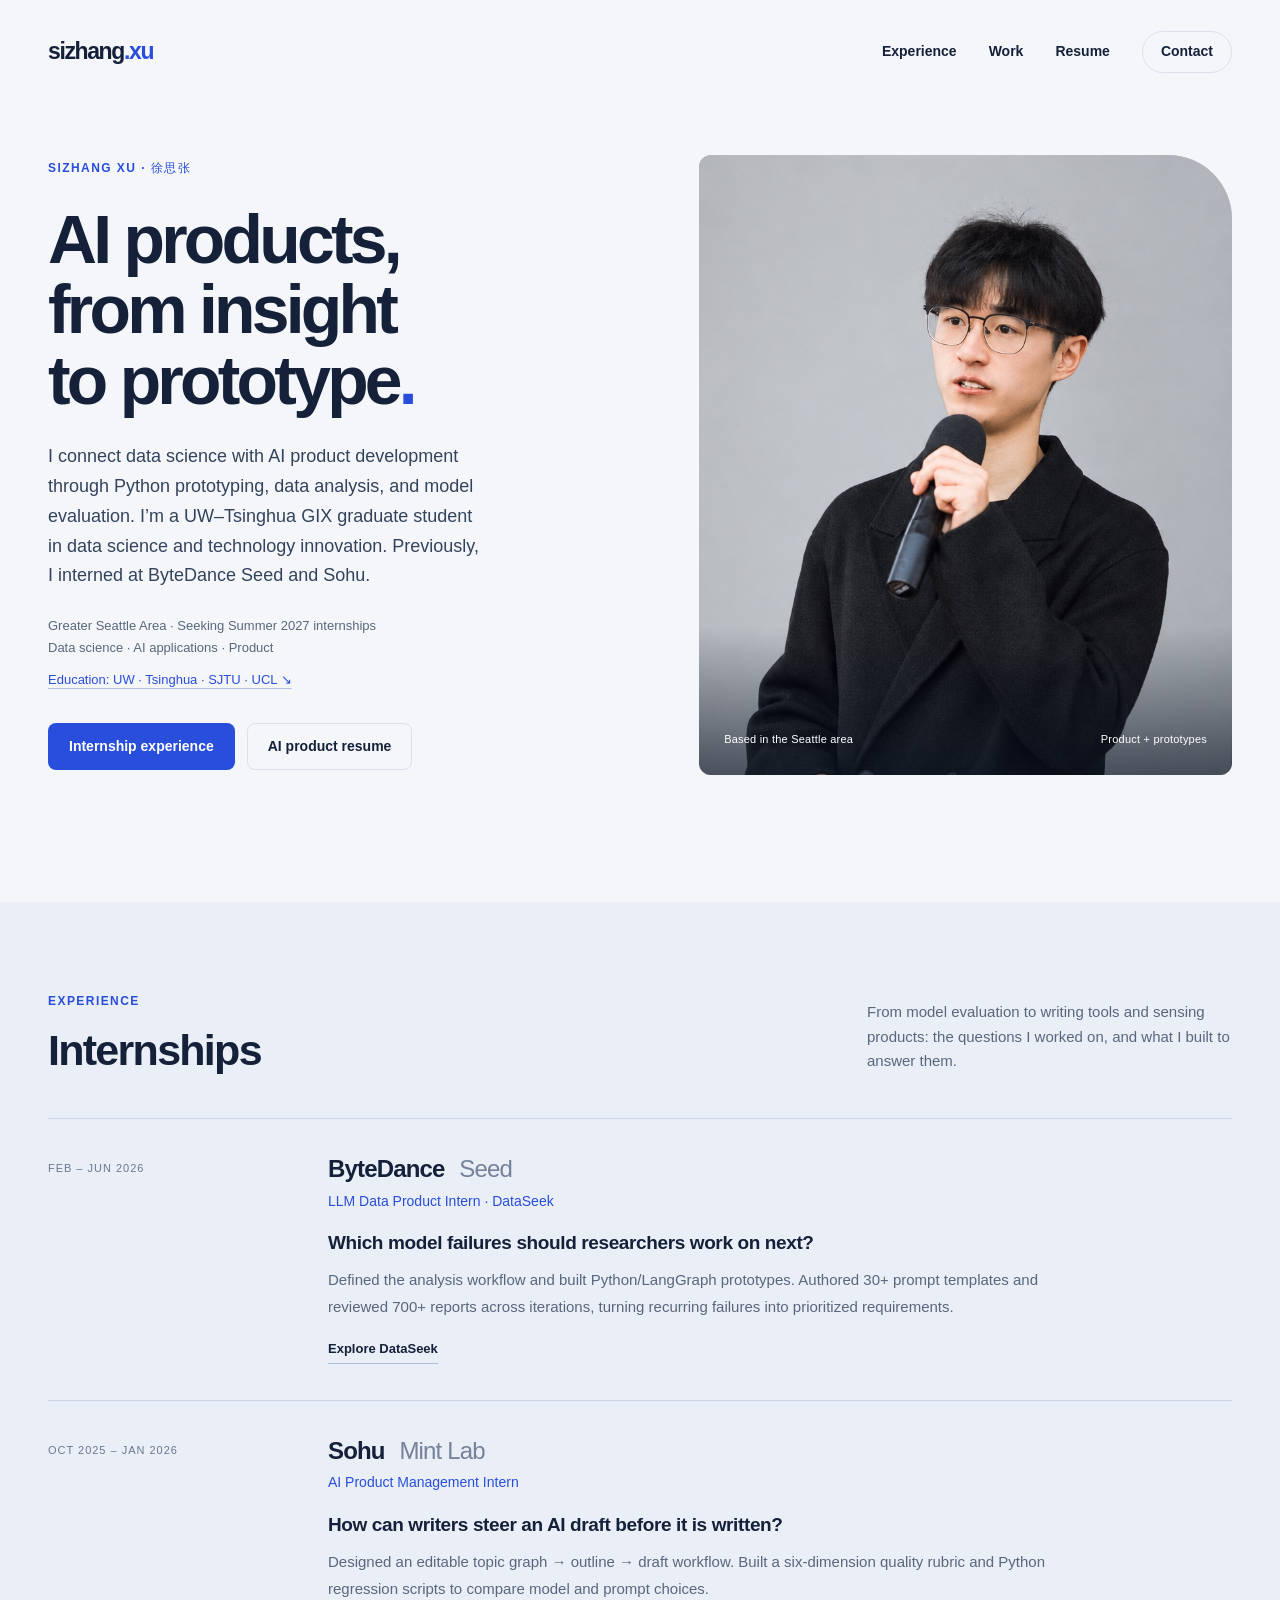
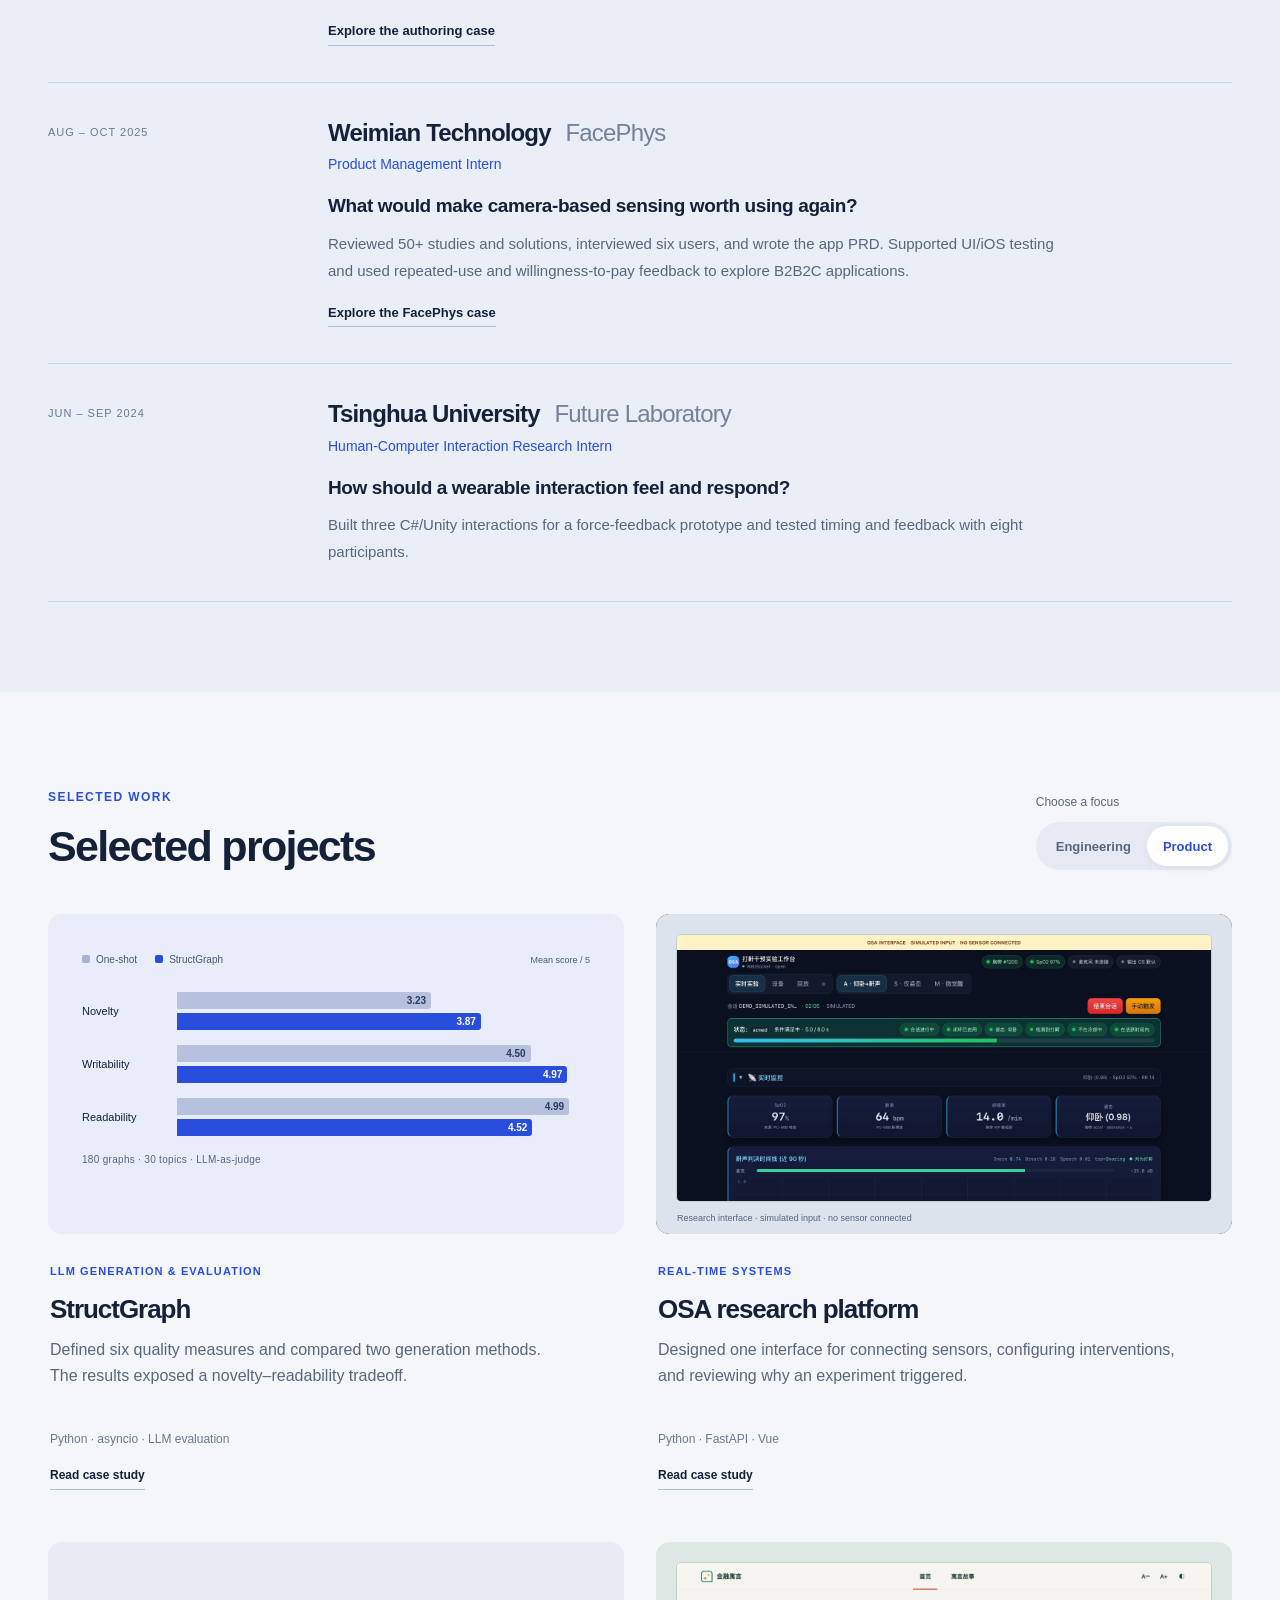
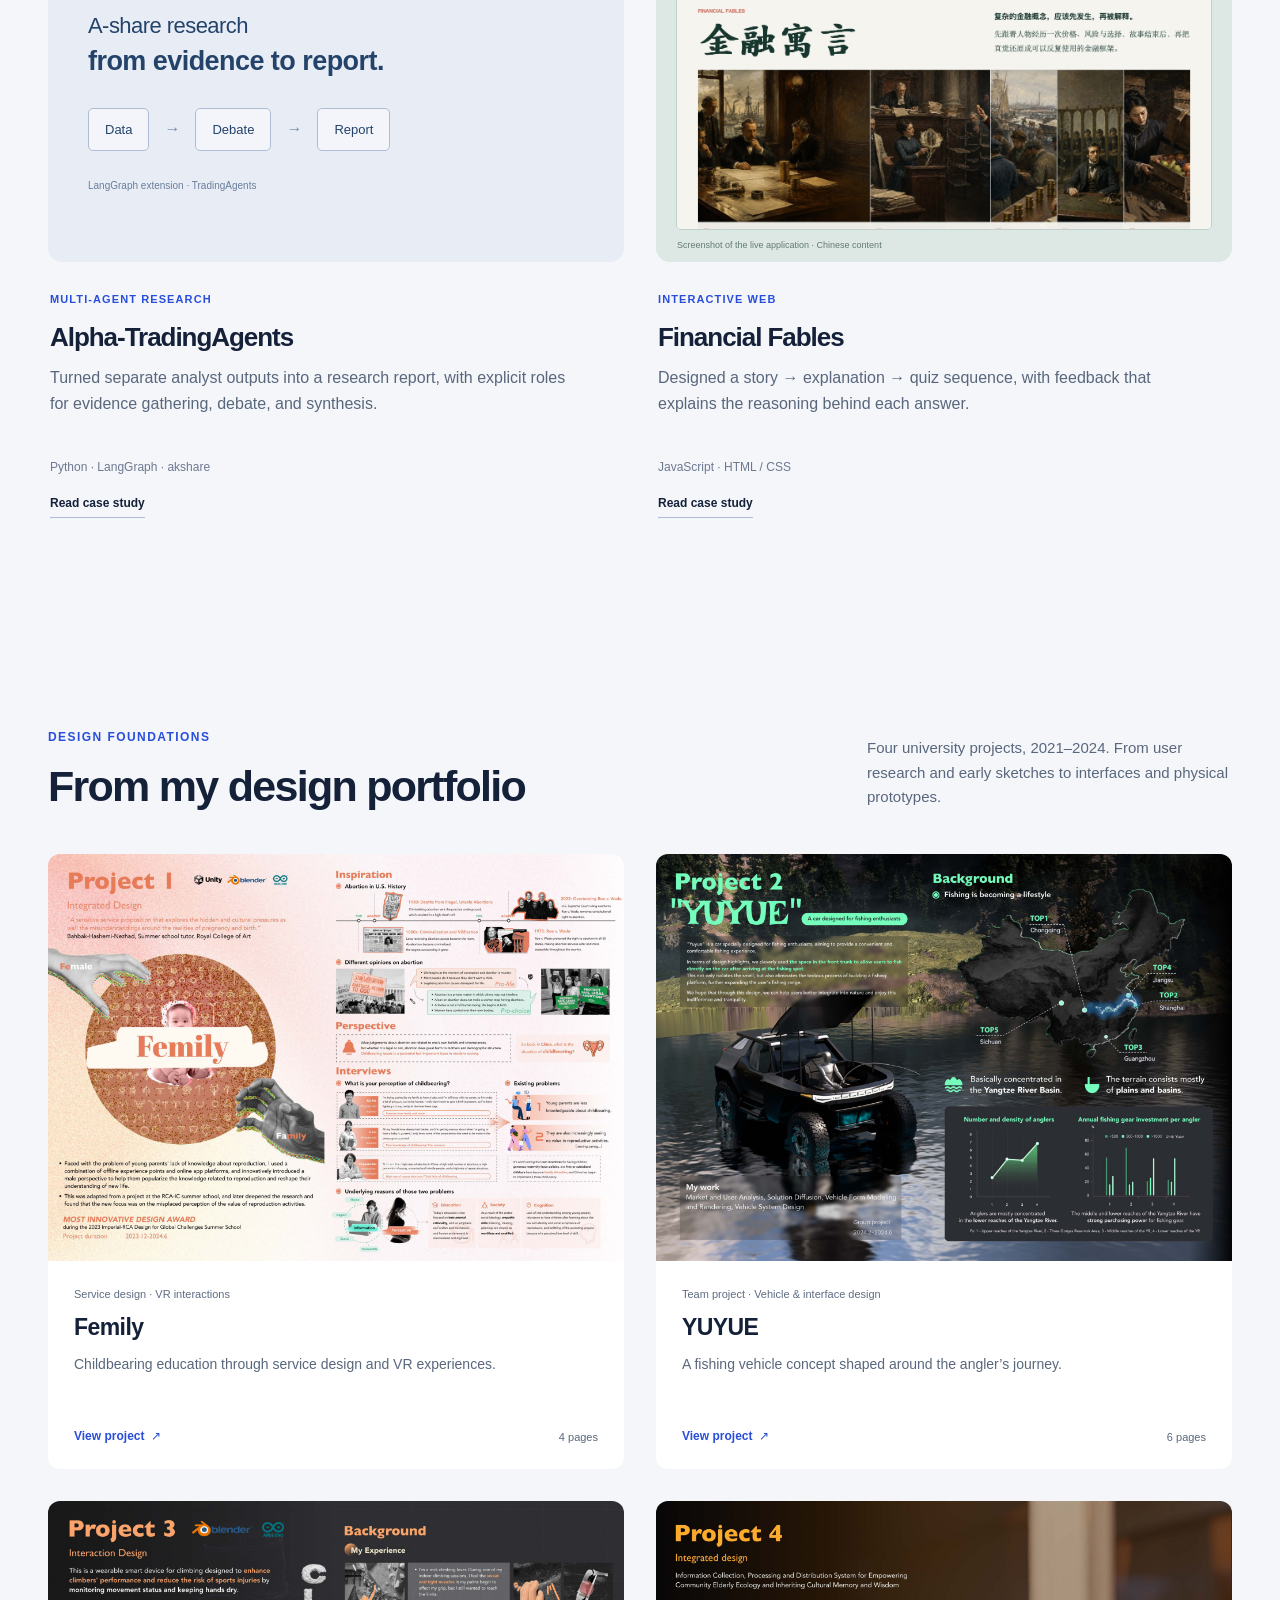
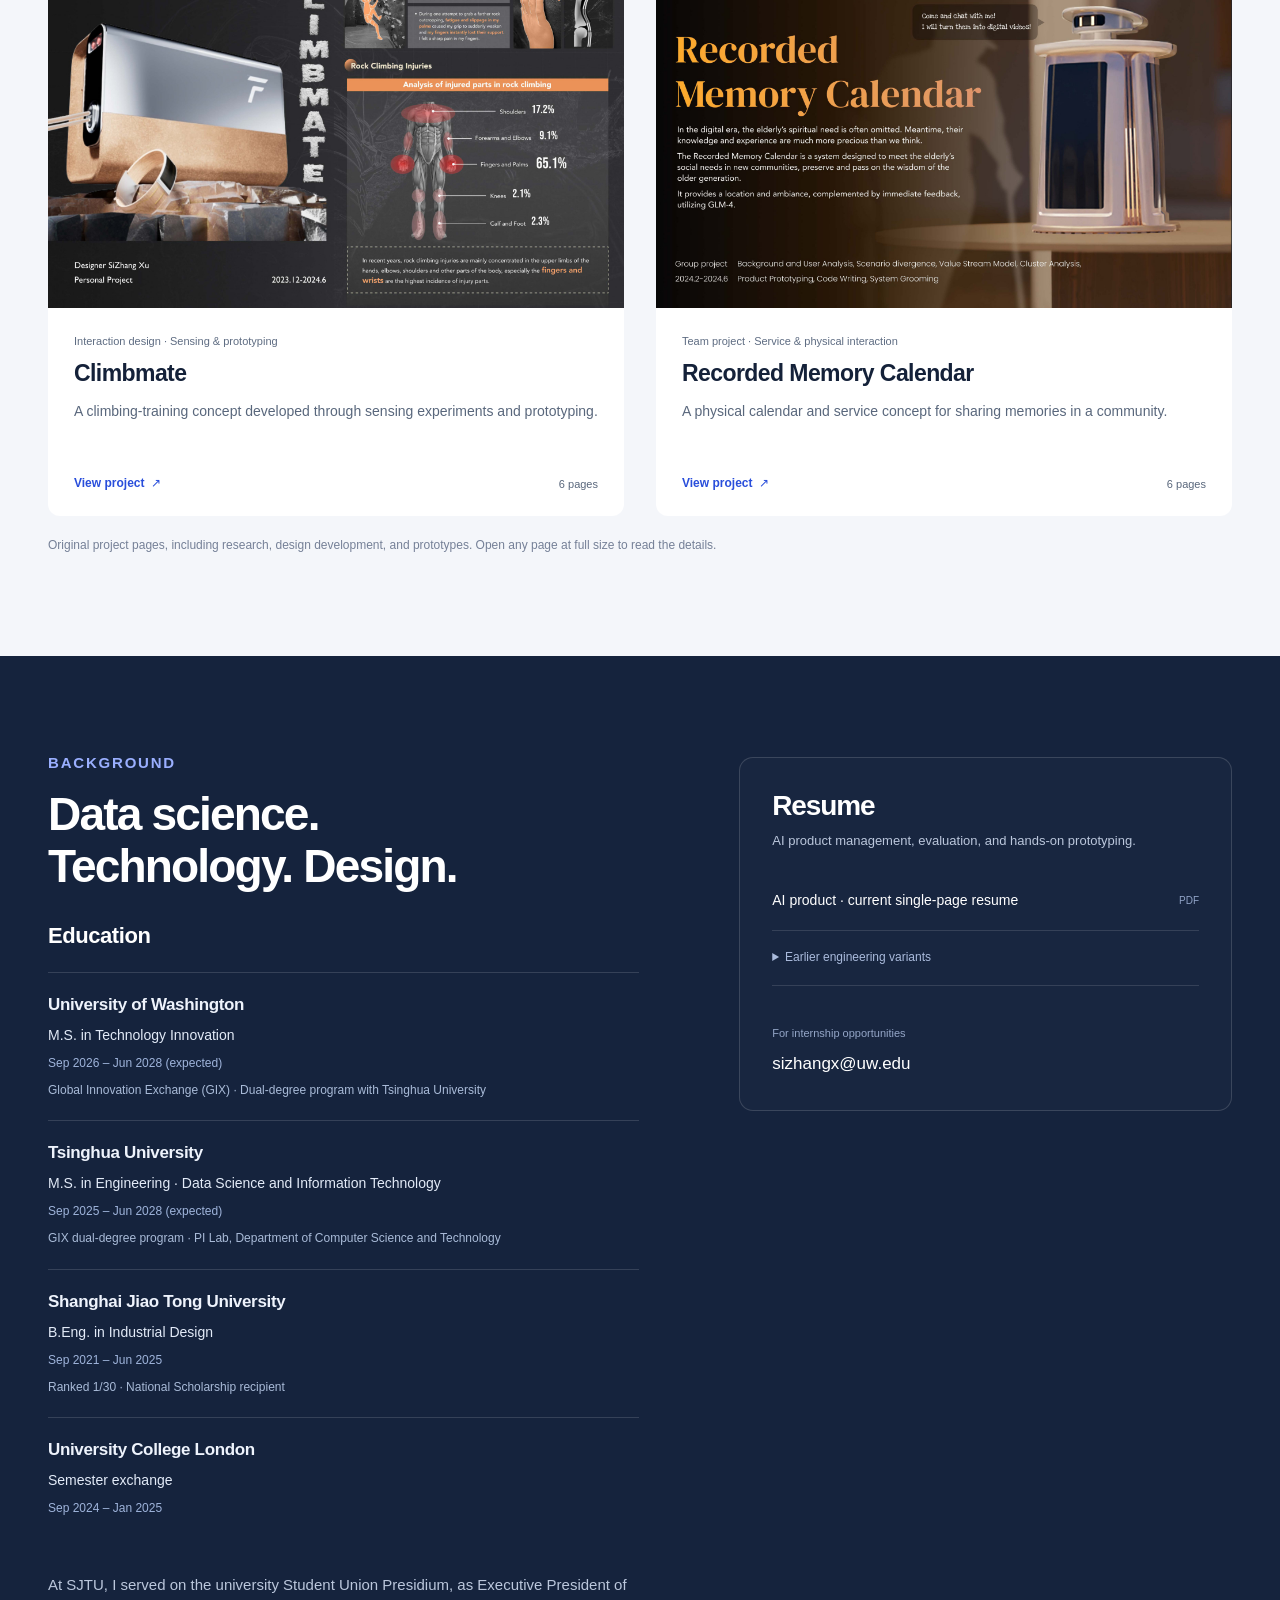
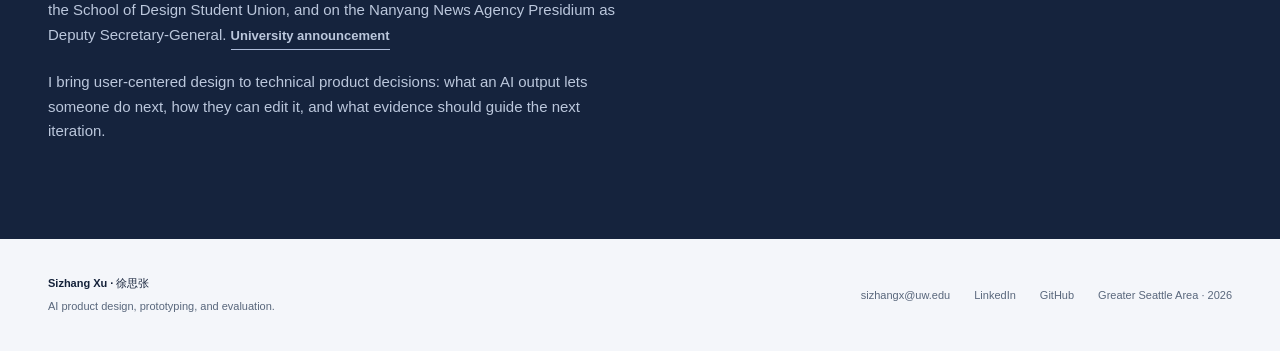
==== commit c93307ac: "Add complete education entries and surface data science graduate program" ====
--- a/index.html
+++ b/index.html
@@ -1,6 +1,12 @@
-<!doctype html><html lang="en"><head><meta charset="utf-8"><meta name="viewport" content="width=device-width,initial-scale=1"><meta name="description" content="Sizhang Xu connects data science and AI product development through Python prototyping, data analysis, and model evaluation. UW–Tsinghua GIX graduate student; previous internships at ByteDance Seed and Sohu."><meta name="theme-color" content="#f4f6fa"><title>AI Product &amp; Prototyping · Sizhang Xu</title><link rel="icon" href="assets/favicon.svg" type="image/svg+xml"><link rel="stylesheet" href="styles.css?v=20261029-refined"><script src="app.js?v=20261029-refined" defer></script><link rel="canonical" href="https://xuxu8421.github.io/"><meta property="og:url" content="https://xuxu8421.github.io/"><meta property="og:type" content="website"><meta property="og:site_name" content="Sizhang Xu"><meta property="og:title" content="AI Product &amp; Prototyping · Sizhang Xu"><meta property="og:description" content="Sizhang Xu connects data science and AI product development through Python prototyping, data analysis, and model evaluation. UW–Tsinghua GIX graduate student; previous internships at ByteDance Seed and Sohu."></head><body><a class="skip" href="#main">Skip to content</a><header class="nav wrap"><a class="wordmark" href="index.html" aria-label="Sizhang Xu home">sizhang<span>.xu</span></a><nav aria-label="Main navigation"><a href="index.html#experience">Experience</a><a href="index.html#work">Work</a><a href="index.html#resume">Resume</a><a class="contact-link" href="mailto:sizhangx@uw.edu">Contact</a></nav></header><main id="main"><section class="hero wrap"><div class="hero-copy"><p class="eyebrow">SIZHANG XU · 徐思张</p><h1>AI products,<br>from insight<br>to prototype<span>.</span></h1><p class="hero-summary">I connect data science with AI product development through Python prototyping, data analysis, and model evaluation. I’m currently a graduate student in the UW–Tsinghua GIX program. Previously, I interned at ByteDance Seed and Sohu.</p><p class="hero-context">Greater Seattle Area · Seeking Summer 2027 internships<br>Data science · AI applications · Product</p><div class="hero-actions"><a class="button primary" href="#experience">Internship experience</a><a class="button secondary" id="primaryResume" href="resumes/sizhang-xu-ai-product.pdf?v=20261029-refined" target="_blank" rel="noopener">AI product resume</a></div></div><figure class="portrait"><img src="assets/sizhang-speaking-color.jpg" alt="Sizhang Xu speaking at an event" width="1024" height="1536" fetchpriority="high"><figcaption><span>Based in the Seattle area</span><span>Product + prototypes</span></figcaption></figure></section>
+<!doctype html><html lang="en"><head><meta charset="utf-8"><meta name="viewport" content="width=device-width,initial-scale=1"><meta name="description" content="Sizhang Xu connects data science and AI product development through Python prototyping, data analysis, and model evaluation. UW–Tsinghua GIX graduate student; previous internships at ByteDance Seed and Sohu."><meta name="theme-color" content="#f4f6fa"><title>AI Product &amp; Prototyping · Sizhang Xu</title><link rel="icon" href="assets/favicon.svg" type="image/svg+xml"><link rel="stylesheet" href="styles.css?v=20261030-education"><script src="app.js?v=20261029-refined" defer></script><link rel="canonical" href="https://xuxu8421.github.io/"><meta property="og:url" content="https://xuxu8421.github.io/"><meta property="og:type" content="website"><meta property="og:site_name" content="Sizhang Xu"><meta property="og:title" content="AI Product &amp; Prototyping · Sizhang Xu"><meta property="og:description" content="Sizhang Xu connects data science and AI product development through Python prototyping, data analysis, and model evaluation. UW–Tsinghua GIX graduate student; previous internships at ByteDance Seed and Sohu."></head><body><a class="skip" href="#main">Skip to content</a><header class="nav wrap"><a class="wordmark" href="index.html" aria-label="Sizhang Xu home">sizhang<span>.xu</span></a><nav aria-label="Main navigation"><a href="index.html#experience">Experience</a><a href="index.html#work">Work</a><a href="index.html#resume">Resume</a><a class="contact-link" href="mailto:sizhangx@uw.edu">Contact</a></nav></header><main id="main"><section class="hero wrap"><div class="hero-copy"><p class="eyebrow">SIZHANG XU · 徐思张</p><h1>AI products,<br>from insight<br>to prototype<span>.</span></h1><p class="hero-summary">I connect data science with AI product development through Python prototyping, data analysis, and model evaluation. I’m a UW–Tsinghua GIX graduate student in data science and technology innovation. Previously, I interned at ByteDance Seed and Sohu.</p><p class="hero-context">Greater Seattle Area · Seeking Summer 2027 internships<br>Data science · AI applications · Product<br><a class="education-link" href="#education">Education: UW · Tsinghua · SJTU · UCL <span aria-hidden="true">↘</span></a></p><div class="hero-actions"><a class="button primary" href="#experience">Internship experience</a><a class="button secondary" id="primaryResume" href="resumes/sizhang-xu-ai-product.pdf?v=20261029-refined" target="_blank" rel="noopener">AI product resume</a></div></div><figure class="portrait"><img src="assets/sizhang-speaking-color.jpg" alt="Sizhang Xu speaking at an event" width="1024" height="1536" fetchpriority="high"><figcaption><span>Based in the Seattle area</span><span>Product + prototypes</span></figcaption></figure></section>
 <section class="experience-section" id="experience"><div class="wrap"><div class="section-heading"><div><p class="eyebrow">EXPERIENCE</p><h2>Internships</h2></div><p>From model evaluation to writing tools and sensing products: the questions I worked on, and what I built to answer them.</p></div><div class="timeline"><article><div class="timeline-date">FEB – JUN 2026</div><div><h3>ByteDance <span>Seed</span></h3><h4>LLM Data Product Intern · DataSeek</h4><p><span class="experience-question">Which model failures should researchers work on next?</span><span class="experience-contribution">Defined the analysis workflow and built Python/LangGraph prototypes. Authored 30+ prompt templates and reviewed 700+ reports across iterations, turning recurring failures into prioritized requirements.</span></p><a class="text-link" href="evaluation.html">Explore DataSeek</a></div></article><article><div class="timeline-date">OCT 2025 – JAN 2026</div><div><h3>Sohu <span>Mint Lab</span></h3><h4>AI Product Management Intern</h4><p><span class="experience-question">How can writers steer an AI draft before it is written?</span><span class="experience-contribution">Designed an editable topic graph → outline → draft workflow. Built a six-dimension quality rubric and Python regression scripts to compare model and prompt choices.</span></p><a class="text-link" href="authoring.html">Explore the authoring case</a></div></article><article><div class="timeline-date">AUG – OCT 2025</div><div><h3>Weimian Technology <span>FacePhys</span></h3><h4>Product Management Intern</h4><p><span class="experience-question">What would make camera-based sensing worth using again?</span><span class="experience-contribution">Reviewed 50+ studies and solutions, interviewed six users, and wrote the app PRD. Supported UI/iOS testing and used repeated-use and willingness-to-pay feedback to explore B2B2C applications.</span></p><a class="text-link" href="facephys.html">Explore the FacePhys case</a></div></article><article><div class="timeline-date">JUN – SEP 2024</div><div><h3>Tsinghua University <span>Future Laboratory</span></h3><h4>Human-Computer Interaction Research Intern</h4><p><span class="experience-question">How should a wearable interaction feel and respond?</span><span class="experience-contribution">Built three C#/Unity interactions for a force-feedback prototype and tested timing and feedback with eight participants.</span></p></div></article></div></div></section>
 <section class="wrap work-section" id="work"><div class="section-heading"><div><p class="eyebrow">SELECTED WORK</p><h2>Selected projects</h2></div><div class="lens-controls"><span>Choose a focus</span><div role="group" aria-label="Project perspective"><button type="button" data-lens="engineering" aria-pressed="false">Engineering</button><button type="button" data-lens="product" aria-pressed="true">Product</button></div></div></div><div class="project-grid"><article class="project" data-project="structgraph" data-order-engineering="1" data-order-product="0" data-visible="both" ><a class="project-art art-structgraph" href="structgraph.html" aria-label="Read LLM generation &amp; evaluation case study"><div class="chart"><div class="chart-legend"><span class="baseline-key">One-shot</span><span class="method-key">StructGraph</span><span>Mean score / 5</span></div><div class="chart-row"><span>Novelty</span><div class="bar-pair"><div class="bar baseline" style="--value:64.666%"><b>3.23</b></div><div class="bar method" style="--value:77.33399999999999%"><b>3.87</b></div></div></div><div class="chart-row"><span>Writability</span><div class="bar-pair"><div class="bar baseline" style="--value:90.0%"><b>4.50</b></div><div class="bar method" style="--value:99.33400000000002%"><b>4.97</b></div></div></div><div class="chart-row"><span>Readability</span><div class="bar-pair"><div class="bar baseline" style="--value:99.778%"><b>4.99</b></div><div class="bar method" style="--value:90.44399999999999%"><b>4.52</b></div></div></div><p class="chart-note">180 graphs · 30 topics · LLM-as-judge</p></div></a><div class="project-copy"><span class="eyebrow">LLM generation & evaluation</span><h3><a href="structgraph.html">StructGraph</a></h3><p class="lens-copy" data-engineering="Built a resumable async evaluation runner with bounded concurrency, retries, and JSON recovery; compared 180 generated outputs." data-product="Defined six quality measures and compared two generation methods. The results exposed a novelty–readability tradeoff.">Defined six quality measures and compared two generation methods. The results exposed a novelty–readability tradeoff.</p><div class="project-meta">Python · asyncio · LLM evaluation</div><div class="project-links"><a class="text-link" href="structgraph.html">Read case study</a></div></div></article><article class="project" data-project="osa" data-order-engineering="0" data-order-product="1" data-visible="both" ><a class="project-art art-osa" href="osa.html" aria-label="Read Real-time systems case study"><figure class="screen-visual osa-screen"><img src="assets/osa-console-simulated.jpg" alt="OSA Vue application showing an armed controller, trigger conditions and simulated sensor values" width="1440" height="1020" loading="lazy"><figcaption>Research interface · simulated input · no sensor connected</figcaption></figure></a><div class="project-copy"><span class="eyebrow">Real-time systems</span><h3><a href="osa.html">OSA research platform</a></h3><p class="lens-copy" data-engineering="Isolated audio capture, inference, and BLE I/O across threads and event loops; streamed runtime state to a Vue console." data-product="Designed one interface for connecting sensors, configuring interventions, and reviewing why an experiment triggered.">Designed one interface for connecting sensors, configuring interventions, and reviewing why an experiment triggered.</p><div class="project-meta">Python · FastAPI · Vue</div><div class="project-links"><a class="text-link" href="osa.html">Read case study</a></div></div></article><article class="project" data-project="alpha" data-order-engineering="2" data-order-product="2" data-visible="both" ><a class="project-art art-alpha" href="alpha.html" aria-label="Read Multi-agent research case study"><div class="alpha-cover"><div class="alpha-cover-title">A-share research<br><strong>from evidence to report.</strong></div><div class="alpha-cover-flow"><span>Data</span><i>→</i><span>Debate</span><i>→</i><span>Report</span></div><small>LangGraph extension · TradingAgents</small></div></a><div class="project-copy"><span class="eyebrow">Multi-agent research</span><h3><a href="alpha.html">Alpha-TradingAgents</a></h3><p class="lens-copy" data-engineering="Extended TradingAgents with A-share adapters, retry backoff, and custom LangGraph nodes for policy analysis and report generation." data-product="Turned separate analyst outputs into a research report, with explicit roles for evidence gathering, debate, and synthesis.">Turned separate analyst outputs into a research report, with explicit roles for evidence gathering, debate, and synthesis.</p><div class="project-meta">Python · LangGraph · akshare</div><div class="project-links"><a class="text-link" href="alpha.html">Read case study</a></div></div></article><article class="project" data-project="reader" data-order-engineering="3" data-order-product="3" data-visible="both" ><a class="project-art art-reader" href="reader.html" aria-label="Read Interactive web case study"><figure class="screen-visual"><img src="assets/reader-interface.jpg" alt="Financial Fables: the deployed reading application with illustrated stories and text-size controls" width="1280" height="850" loading="lazy"><figcaption>Screenshot of the live application · Chinese content</figcaption></figure></a><div class="project-copy"><span class="eyebrow">Interactive web</span><h3><a href="reader.html">Financial Fables</a></h3><p class="lens-copy" data-engineering="Implemented browser-history routing, persistent reading status, and keyboard navigation; optimized responsive image delivery." data-product="Designed a story → explanation → quiz sequence, with feedback that explains the reasoning behind each answer.">Designed a story → explanation → quiz sequence, with feedback that explains the reasoning behind each answer.</p><div class="project-meta">JavaScript · HTML / CSS</div><div class="project-links"><a class="text-link" href="reader.html">Read case study</a></div></div></article></div></section>
 <section class="wrap archive-section" id="design"><div class="section-heading"><div><p class="eyebrow">DESIGN FOUNDATIONS</p><h2>From my design portfolio</h2></div><p>Four university projects, 2021–2024. From user research and early sketches to interfaces and physical prototypes.</p></div><div class="archive-grid"><button type="button" class="gallery-card" data-gallery="femily" aria-label="Open Femily, 4 portfolio pages"><img src="assets/design-3.jpg" data-slides="assets/design-3.jpg,assets/design-4.jpg,assets/design-5.jpg,assets/design-6.jpg" alt="Femily original design portfolio cover" width="2000" height="1414" loading="lazy"><span><small class="design-tag">Service design · VR interactions</small><strong>Femily</strong><span class="design-description">Childbearing education through service design and VR experiences.</span><span class="gallery-cta">View project <span aria-hidden="true">↗</span><small>4 pages</small></span></span></button><button type="button" class="gallery-card" data-gallery="yuyue" aria-label="Open YUYUE, 6 portfolio pages"><img src="assets/design-7.jpg" data-slides="assets/design-7.jpg,assets/design-8.jpg,assets/design-9.jpg,assets/design-10.jpg,assets/design-11.jpg,assets/design-12.jpg" alt="YUYUE original design portfolio cover" width="2000" height="1414" loading="lazy"><span><small class="design-tag">Team project · Vehicle & interface design</small><strong>YUYUE</strong><span class="design-description">A fishing vehicle concept shaped around the angler’s journey.</span><span class="gallery-cta">View project <span aria-hidden="true">↗</span><small>6 pages</small></span></span></button><button type="button" class="gallery-card" data-gallery="climbmate" aria-label="Open Climbmate, 6 portfolio pages"><img src="assets/design-13.jpg" data-slides="assets/design-13.jpg,assets/design-14.jpg,assets/design-15.jpg,assets/design-16.jpg,assets/design-17.jpg,assets/design-18.jpg" alt="Climbmate original design portfolio cover" width="2000" height="1414" loading="lazy"><span><small class="design-tag">Interaction design · Sensing & prototyping</small><strong>Climbmate</strong><span class="design-description">A climbing-training concept developed through sensing experiments and prototyping.</span><span class="gallery-cta">View project <span aria-hidden="true">↗</span><small>6 pages</small></span></span></button><button type="button" class="gallery-card" data-gallery="memory" aria-label="Open Recorded Memory Calendar, 6 portfolio pages"><img src="assets/design-19.jpg" data-slides="assets/design-19.jpg,assets/design-20.jpg,assets/design-21.jpg,assets/design-22.jpg,assets/design-23.jpg,assets/design-24.jpg" alt="Recorded Memory Calendar original design portfolio cover" width="2000" height="1414" loading="lazy"><span><small class="design-tag">Team project · Service & physical interaction</small><strong>Recorded Memory Calendar</strong><span class="design-description">A physical calendar and service concept for sharing memories in a community.</span><span class="gallery-cta">View project <span aria-hidden="true">↗</span><small>6 pages</small></span></span></button></div><p class="subtle">Original project pages, including research, design development, and prototypes. Open any page at full size to read the details.</p></section>
-<section class="about-section" id="resume"><div class="wrap about-grid"><div><p class="eyebrow">BACKGROUND</p><h2>Design foundations.<br>AI product practice.</h2><p>I studied Industrial Design at Shanghai Jiao Tong University, graduating first in a class of 30 and receiving the National Scholarship. I now study in the UW–Tsinghua GIX dual-degree program, with a lab affiliation at PI Lab, Department of Computer Science and Technology, Tsinghua University.</p><p>At SJTU, I served on the university Student Union Presidium, as Executive President of the School of Design Student Union, and on the Nanyang News Agency Presidium as Deputy Secretary-General. <a class="text-link" href="https://news.sjtu.edu.cn/jdyw/20231120/190871.html" target="_blank" rel="noopener">University announcement</a></p><p>I bring user-centered design to technical product decisions: what an AI output lets someone do next, how they can edit it, and what evidence should guide the next iteration.</p><div class="education"><p><strong>University of Washington</strong><span>M.S. Technology Innovation · Expected Jun 2028</span><span>GIX dual-degree program · Tsinghua PI Lab, Department of Computer Science and Technology</span></p><p><strong>Shanghai Jiao Tong University</strong><span>B.Eng. Industrial Design · 2021–2025</span></p></div></div><div class="resume-panel"><h3>Resume</h3><p>AI product management, evaluation, and hands-on prototyping.</p><a href="resumes/sizhang-xu-ai-product.pdf?v=20261029-refined" target="_blank" rel="noopener">AI product · current single-page resume <span>PDF</span></a><details class="more-resumes"><summary>Earlier engineering variants</summary><a href="resumes/sizhang-xu-fullstack.pdf" target="_blank" rel="noopener">Software engineering <span>PDF</span></a><a href="resumes/sizhang-xu-ai.pdf" target="_blank" rel="noopener">AI &amp; evaluation <span>PDF</span></a><a href="resumes/sizhang-xu-sde.pdf" target="_blank" rel="noopener">Systems / SDE <span>PDF</span></a><a href="resumes/sizhang-xu-ux.pdf" target="_blank" rel="noopener">UX engineering <span>PDF</span></a></details><div class="contact"><span>For internship opportunities</span><a href="mailto:sizhangx@uw.edu">sizhangx@uw.edu</a></div></div></div></section>
+<section class="about-section" id="resume"><div class="wrap about-grid"><div><p class="eyebrow">BACKGROUND</p><h2>Data science.<br>Technology. Design.</h2><div class="education" id="education" aria-labelledby="education-heading">
+<h3 id="education-heading">Education</h3>
+<article><h4>University of Washington</h4><p class="education-degree">M.S. in Technology Innovation</p><p class="education-date">Sep 2026 – Jun 2028 (expected)</p><p>Global Innovation Exchange (GIX) · Dual-degree program with Tsinghua University</p></article>
+<article><h4>Tsinghua University</h4><p class="education-degree">M.S. in Engineering · Data Science and Information Technology</p><p class="education-date">Sep 2025 – Jun 2028 (expected)</p><p>GIX dual-degree program · PI Lab, Department of Computer Science and Technology</p></article>
+<article><h4>Shanghai Jiao Tong University</h4><p class="education-degree">B.Eng. in Industrial Design</p><p class="education-date">Sep 2021 – Jun 2025</p><p>Ranked 1/30 · National Scholarship recipient</p></article>
+<article><h4>University College London</h4><p class="education-degree">Semester exchange</p><p class="education-date">Sep 2024 – Jan 2025</p></article>
+</div><p>At SJTU, I served on the university Student Union Presidium, as Executive President of the School of Design Student Union, and on the Nanyang News Agency Presidium as Deputy Secretary-General. <a class="text-link" href="https://news.sjtu.edu.cn/jdyw/20231120/190871.html" target="_blank" rel="noopener">University announcement</a></p><p>I bring user-centered design to technical product decisions: what an AI output lets someone do next, how they can edit it, and what evidence should guide the next iteration.</p></div><div class="resume-panel"><h3>Resume</h3><p>AI product management, evaluation, and hands-on prototyping.</p><a href="resumes/sizhang-xu-ai-product.pdf?v=20261029-refined" target="_blank" rel="noopener">AI product · current single-page resume <span>PDF</span></a><details class="more-resumes"><summary>Earlier engineering variants</summary><a href="resumes/sizhang-xu-fullstack.pdf" target="_blank" rel="noopener">Software engineering <span>PDF</span></a><a href="resumes/sizhang-xu-ai.pdf" target="_blank" rel="noopener">AI &amp; evaluation <span>PDF</span></a><a href="resumes/sizhang-xu-sde.pdf" target="_blank" rel="noopener">Systems / SDE <span>PDF</span></a><a href="resumes/sizhang-xu-ux.pdf" target="_blank" rel="noopener">UX engineering <span>PDF</span></a></details><div class="contact"><span>For internship opportunities</span><a href="mailto:sizhangx@uw.edu">sizhangx@uw.edu</a></div></div></div></section>
 <dialog class="gallery-dialog" aria-labelledby="galleryTitle"><div class="gallery-toolbar"><h2 id="galleryTitle">Design portfolio</h2><button type="button" data-gallery-close aria-label="Close gallery">Close</button></div><a id="galleryFullSize" class="gallery-page-link" target="_blank" rel="noopener" aria-label="Open current portfolio page at full size"><img id="galleryImage" alt=""><span>Open this page at full size ↗</span></a><div class="gallery-toolbar"><button type="button" data-gallery-prev>Previous page</button><span id="galleryStatus" aria-live="polite"></span><button type="button" data-gallery-next>Next page</button></div></dialog></main><footer class="wrap footer"><div><strong>Sizhang Xu · 徐思张</strong><p>AI product design, prototyping, and evaluation.</p></div><div><a href="mailto:sizhangx@uw.edu">sizhangx@uw.edu</a><a href="https://www.linkedin.com/in/sizhang-xu-22938a28b/" target="_blank" rel="noopener noreferrer">LinkedIn</a><a href="https://github.com/xuxu8421" target="_blank" rel="noopener noreferrer">GitHub</a><span>Greater Seattle Area · 2026</span></div></footer></body></html>
--- a/styles.css
+++ b/styles.css
@@ -68,3 +68,14 @@
   .nav nav a{min-height:44px;display:inline-flex;align-items:center}
   .timeline .text-link{min-height:40px;align-content:center}
 }
+
+/* Education stays within the existing background/resume section. */
+.education-link{display:inline-block;margin-top:10px;color:var(--blue);text-decoration:underline;text-decoration-color:#b3c0e5;text-underline-offset:4px}
+.education{margin:0 0 34px;padding-top:0;border-top:0;scroll-margin-top:32px}
+.education h3{font-size:22px;font-weight:550;letter-spacing:-.02em;margin-bottom:24px}
+.education article{padding:20px 0;border-top:1px solid #ffffff23}
+.education h4{font-size:17px;font-weight:550;letter-spacing:-.02em;color:#eef3fc;line-height:1.4}
+.education article p{font-size:12px;line-height:1.65;color:#a9bbd8;margin-top:7px}
+.education article .education-degree{font-size:14px;color:#e3ebf8}
+.education article .education-date{color:#9fb4db;font-size:12px}
+@media(max-width:760px){.education h3{font-size:21px}.education h4{font-size:16px}.education-link{min-height:36px;align-content:center}}
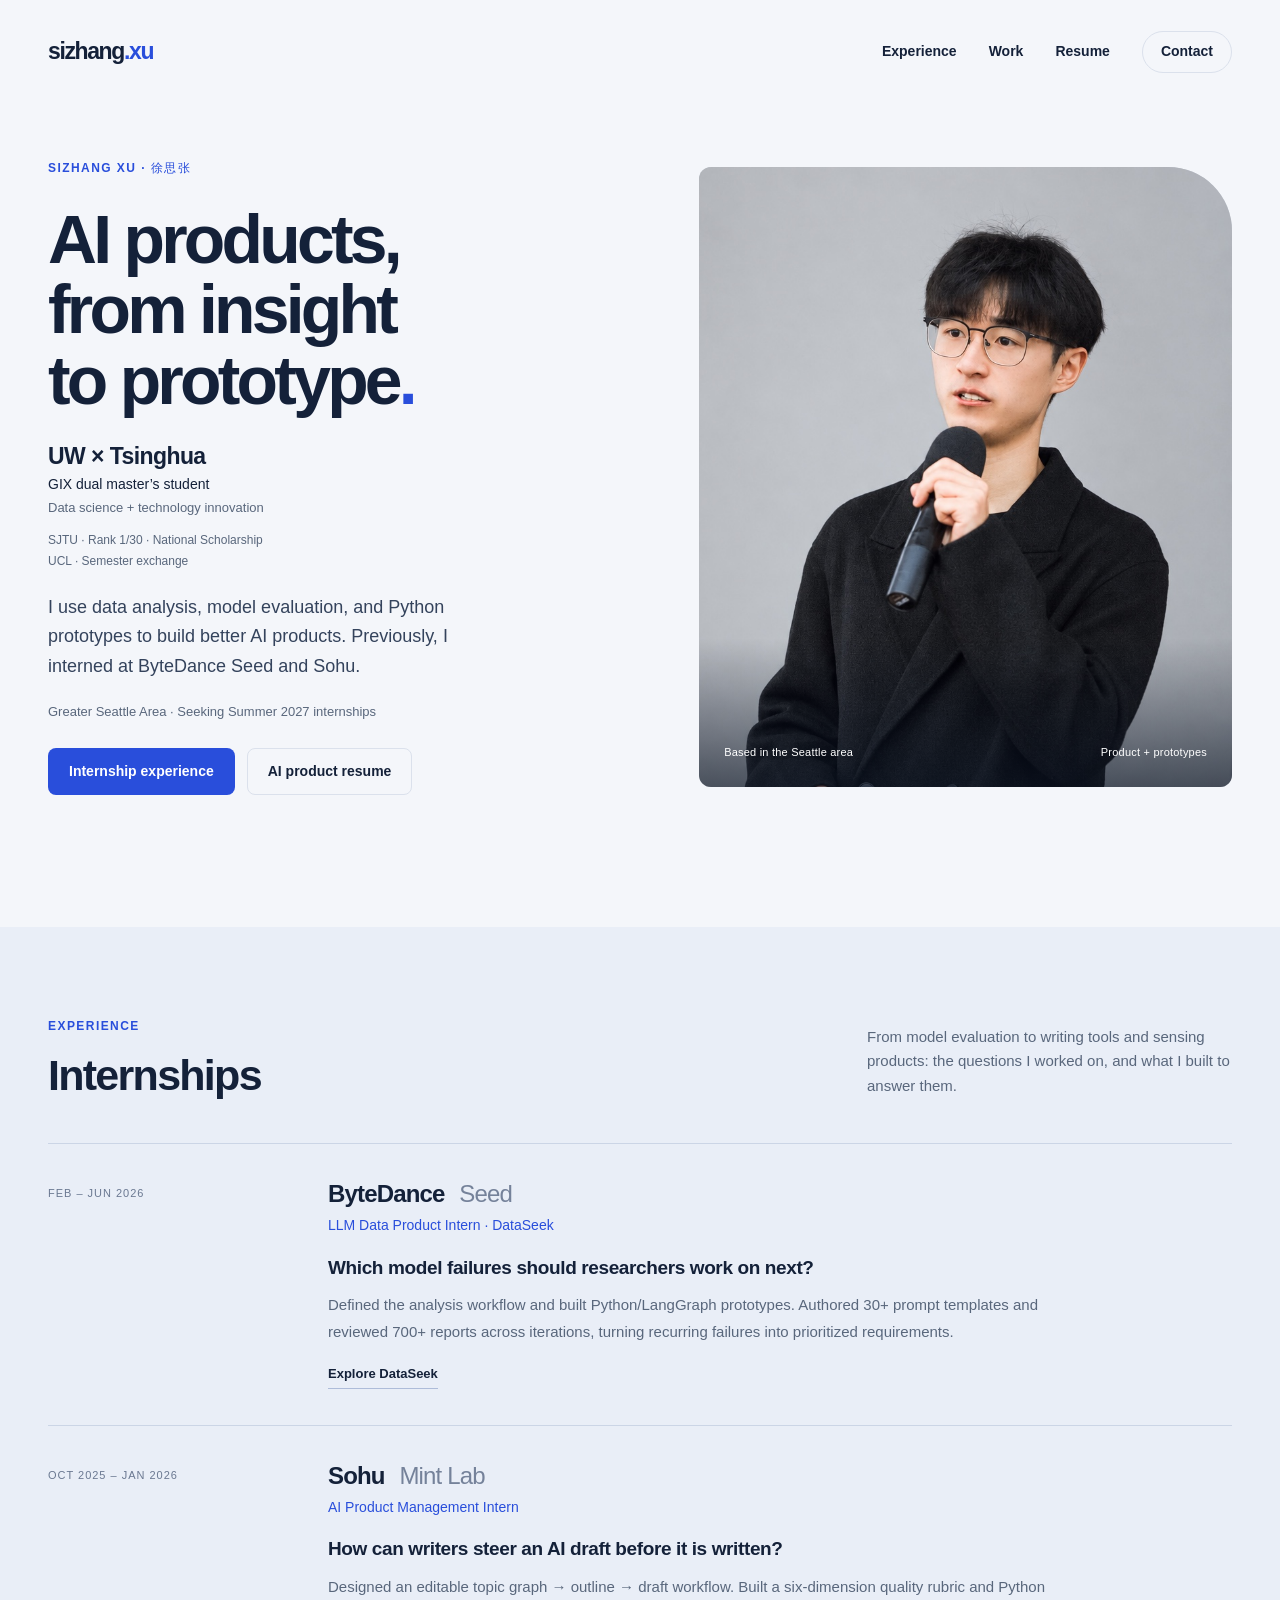
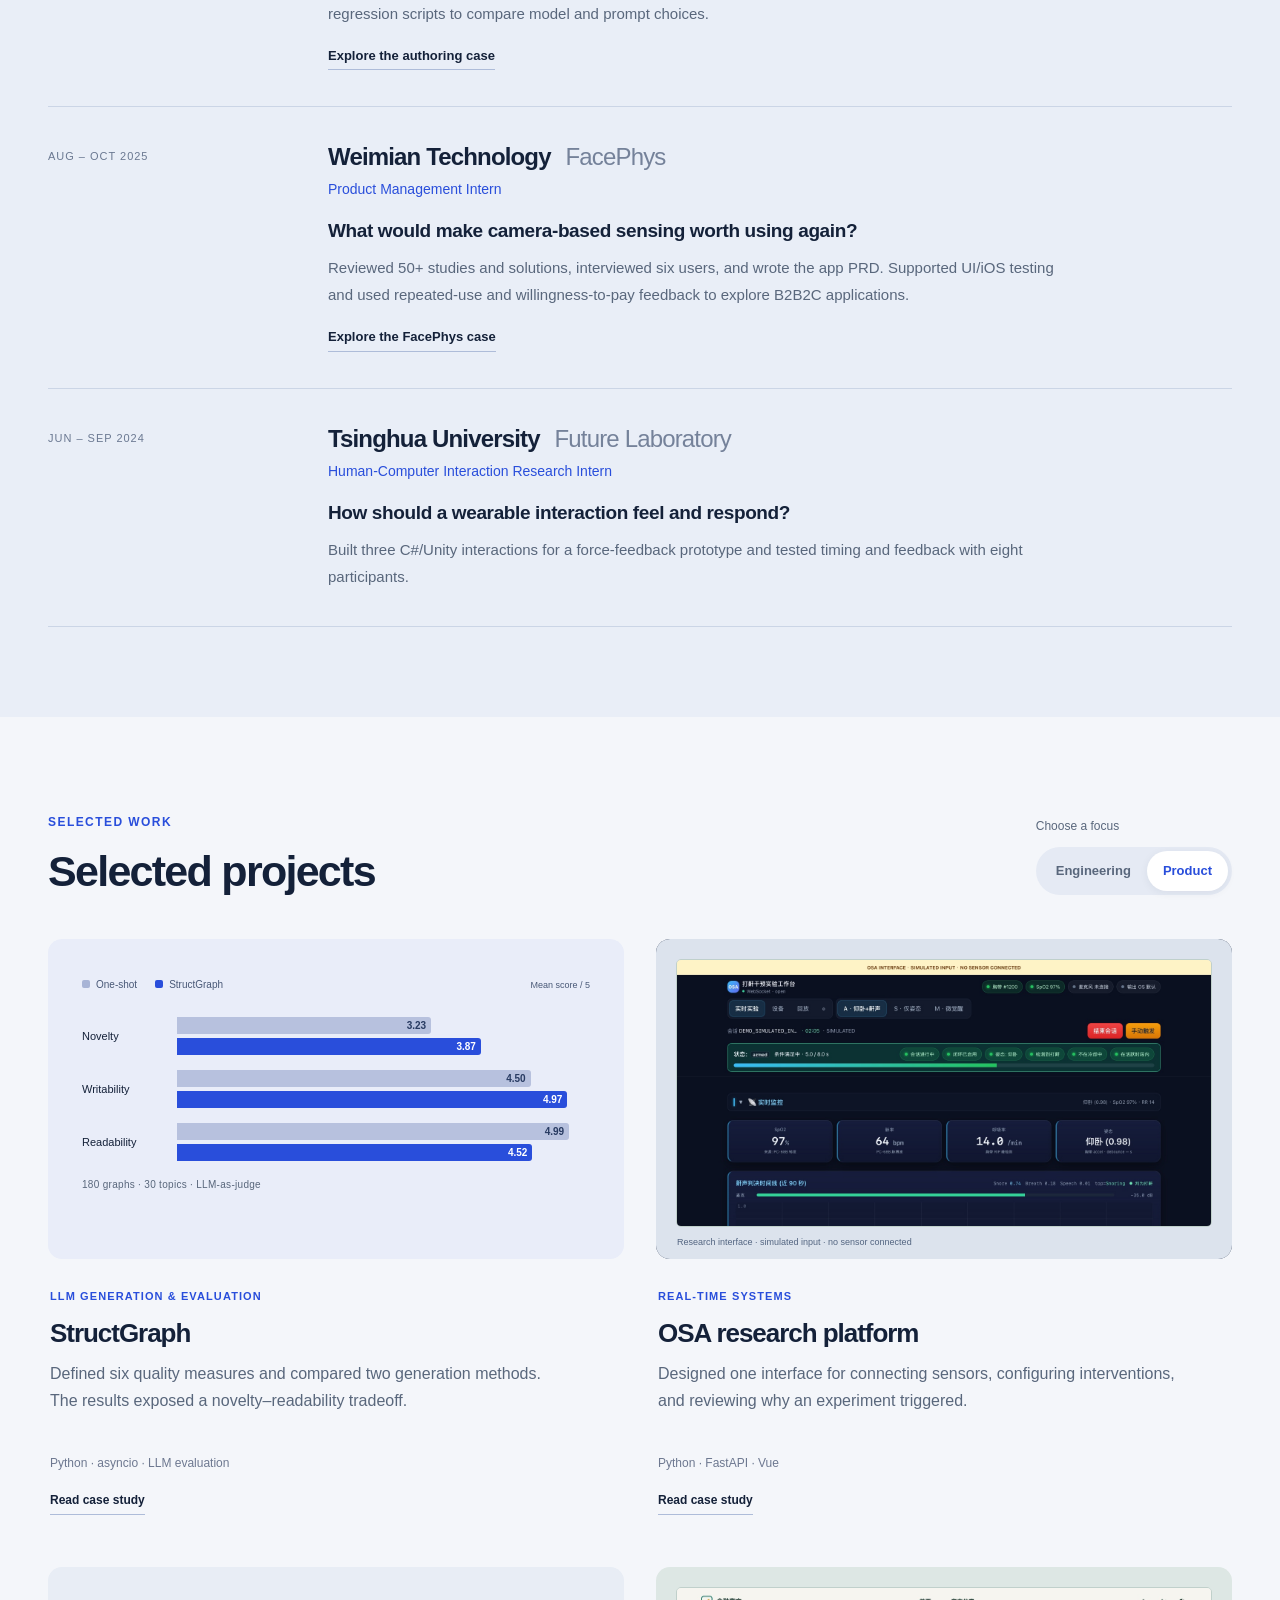
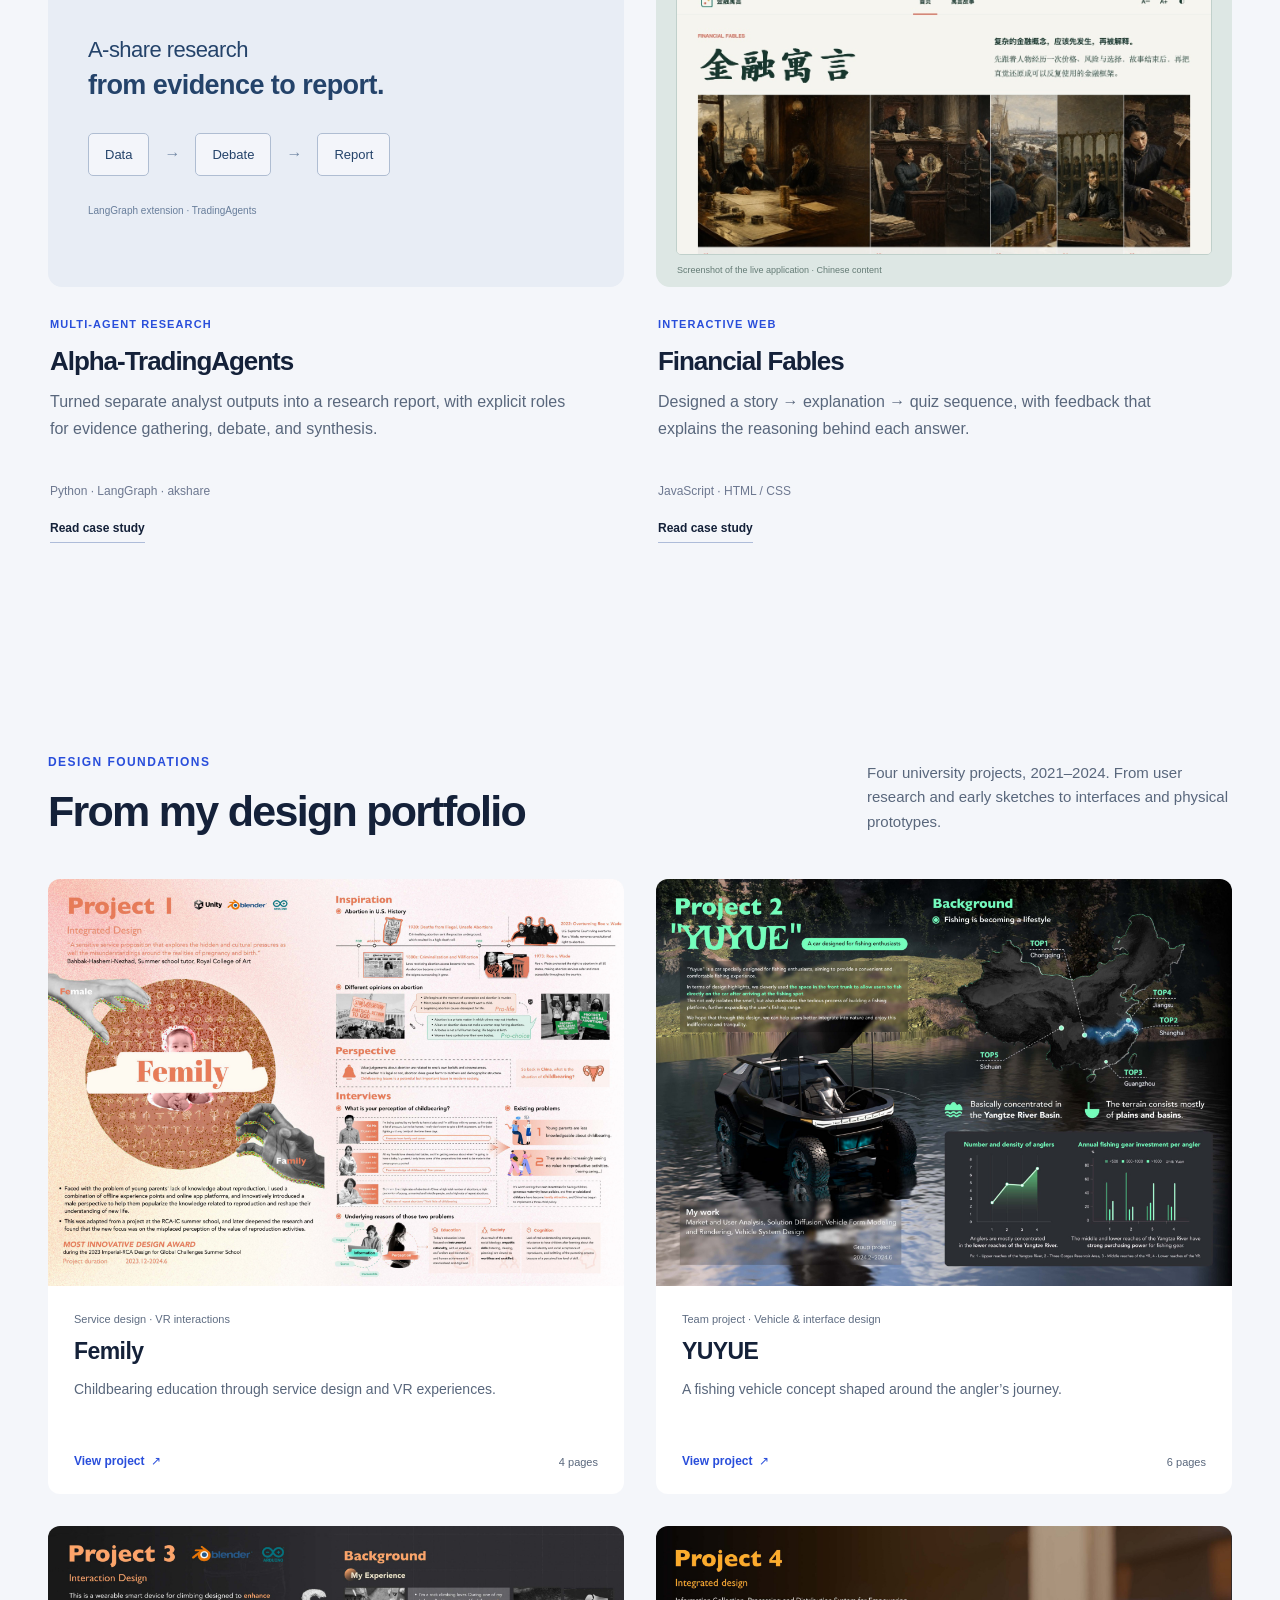
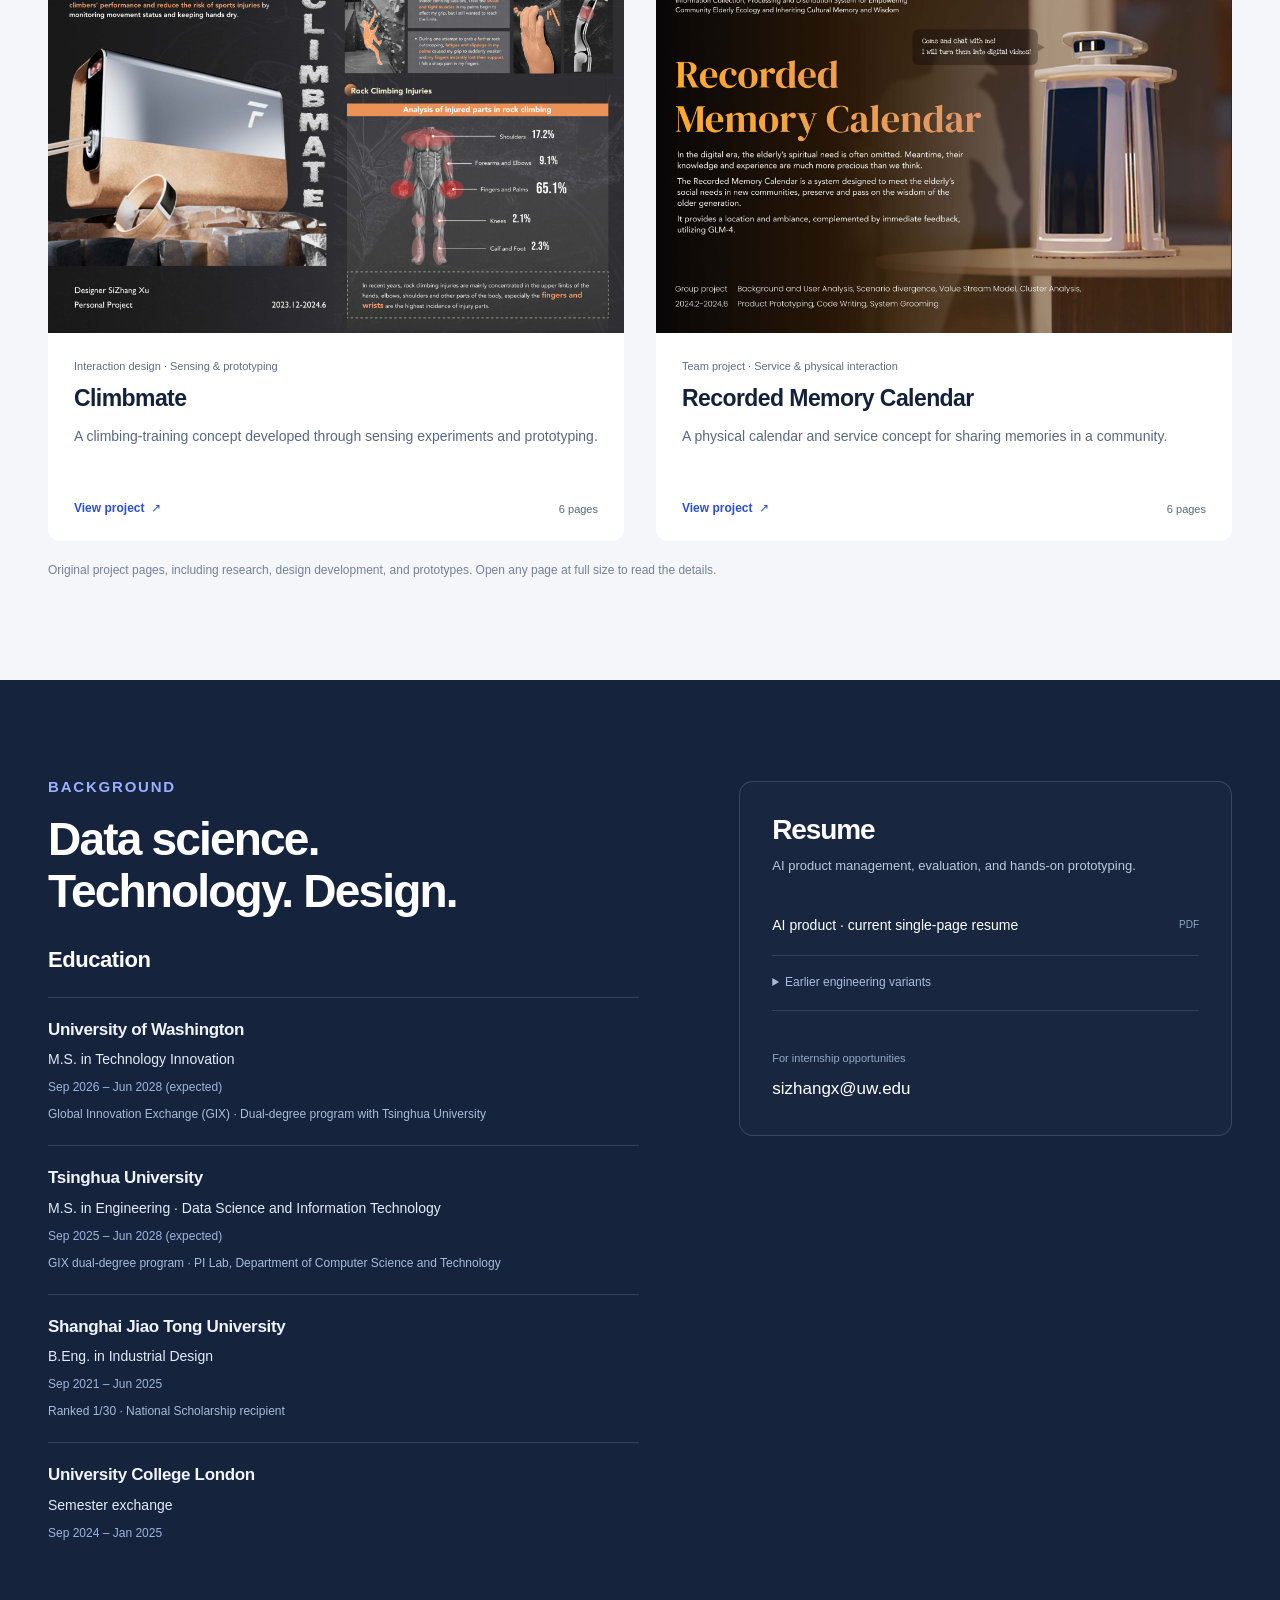
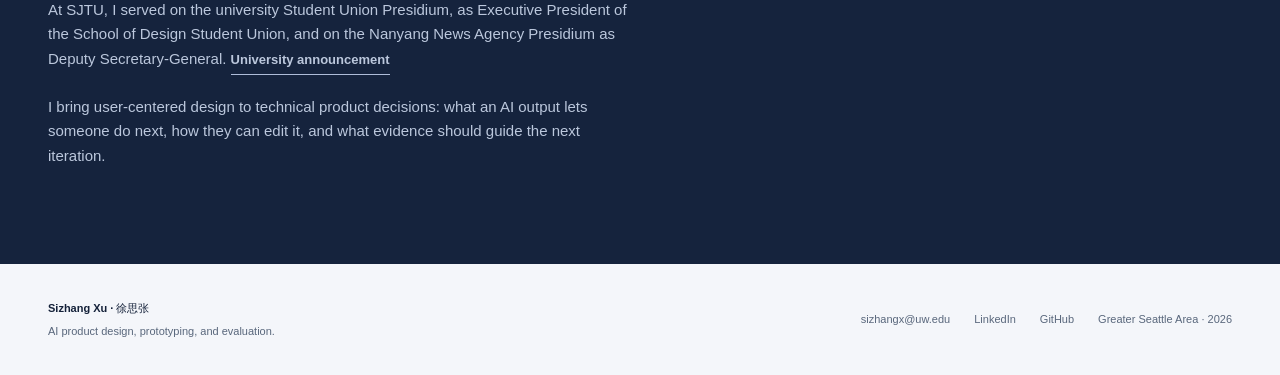
==== commit 5ef8844b: "Lead homepage introduction with education highlights" ====
--- a/index.html
+++ b/index.html
@@ -1,4 +1,4 @@
-<!doctype html><html lang="en"><head><meta charset="utf-8"><meta name="viewport" content="width=device-width,initial-scale=1"><meta name="description" content="Sizhang Xu connects data science and AI product development through Python prototyping, data analysis, and model evaluation. UW–Tsinghua GIX graduate student; previous internships at ByteDance Seed and Sohu."><meta name="theme-color" content="#f4f6fa"><title>AI Product &amp; Prototyping · Sizhang Xu</title><link rel="icon" href="assets/favicon.svg" type="image/svg+xml"><link rel="stylesheet" href="styles.css?v=20261030-education"><script src="app.js?v=20261029-refined" defer></script><link rel="canonical" href="https://xuxu8421.github.io/"><meta property="og:url" content="https://xuxu8421.github.io/"><meta property="og:type" content="website"><meta property="og:site_name" content="Sizhang Xu"><meta property="og:title" content="AI Product &amp; Prototyping · Sizhang Xu"><meta property="og:description" content="Sizhang Xu connects data science and AI product development through Python prototyping, data analysis, and model evaluation. UW–Tsinghua GIX graduate student; previous internships at ByteDance Seed and Sohu."></head><body><a class="skip" href="#main">Skip to content</a><header class="nav wrap"><a class="wordmark" href="index.html" aria-label="Sizhang Xu home">sizhang<span>.xu</span></a><nav aria-label="Main navigation"><a href="index.html#experience">Experience</a><a href="index.html#work">Work</a><a href="index.html#resume">Resume</a><a class="contact-link" href="mailto:sizhangx@uw.edu">Contact</a></nav></header><main id="main"><section class="hero wrap"><div class="hero-copy"><p class="eyebrow">SIZHANG XU · 徐思张</p><h1>AI products,<br>from insight<br>to prototype<span>.</span></h1><p class="hero-summary">I connect data science with AI product development through Python prototyping, data analysis, and model evaluation. I’m a UW–Tsinghua GIX graduate student in data science and technology innovation. Previously, I interned at ByteDance Seed and Sohu.</p><p class="hero-context">Greater Seattle Area · Seeking Summer 2027 internships<br>Data science · AI applications · Product<br><a class="education-link" href="#education">Education: UW · Tsinghua · SJTU · UCL <span aria-hidden="true">↘</span></a></p><div class="hero-actions"><a class="button primary" href="#experience">Internship experience</a><a class="button secondary" id="primaryResume" href="resumes/sizhang-xu-ai-product.pdf?v=20261029-refined" target="_blank" rel="noopener">AI product resume</a></div></div><figure class="portrait"><img src="assets/sizhang-speaking-color.jpg" alt="Sizhang Xu speaking at an event" width="1024" height="1536" fetchpriority="high"><figcaption><span>Based in the Seattle area</span><span>Product + prototypes</span></figcaption></figure></section>
+<!doctype html><html lang="en"><head><meta charset="utf-8"><meta name="viewport" content="width=device-width,initial-scale=1"><meta name="description" content="Sizhang Xu connects data science and AI product development through Python prototyping, data analysis, and model evaluation. UW–Tsinghua GIX graduate student; previous internships at ByteDance Seed and Sohu."><meta name="theme-color" content="#f4f6fa"><title>AI Product &amp; Prototyping · Sizhang Xu</title><link rel="icon" href="assets/favicon.svg" type="image/svg+xml"><link rel="stylesheet" href="styles.css?v=20261031-education-lead"><script src="app.js?v=20261029-refined" defer></script><link rel="canonical" href="https://xuxu8421.github.io/"><meta property="og:url" content="https://xuxu8421.github.io/"><meta property="og:type" content="website"><meta property="og:site_name" content="Sizhang Xu"><meta property="og:title" content="AI Product &amp; Prototyping · Sizhang Xu"><meta property="og:description" content="Sizhang Xu connects data science and AI product development through Python prototyping, data analysis, and model evaluation. UW–Tsinghua GIX graduate student; previous internships at ByteDance Seed and Sohu."></head><body><a class="skip" href="#main">Skip to content</a><header class="nav wrap"><a class="wordmark" href="index.html" aria-label="Sizhang Xu home">sizhang<span>.xu</span></a><nav aria-label="Main navigation"><a href="index.html#experience">Experience</a><a href="index.html#work">Work</a><a href="index.html#resume">Resume</a><a class="contact-link" href="mailto:sizhangx@uw.edu">Contact</a></nav></header><main id="main"><section class="hero wrap"><div class="hero-copy"><p class="eyebrow">SIZHANG XU · 徐思张</p><h1>AI products,<br>from insight<br>to prototype<span>.</span></h1><div class="hero-education" aria-label="Education highlights"><a href="#education" aria-label="View full education background"><strong>UW × Tsinghua</strong><span>GIX dual master’s student</span><span class="hero-education-focus">Data science + technology innovation</span></a><p>SJTU · Rank 1/30 · National Scholarship<br>UCL · Semester exchange</p></div><p class="hero-summary">I use data analysis, model evaluation, and Python prototypes to build better AI products. Previously, I interned at ByteDance Seed and Sohu.</p><p class="hero-context">Greater Seattle Area · Seeking Summer 2027 internships</p><div class="hero-actions"><a class="button primary" href="#experience">Internship experience</a><a class="button secondary" id="primaryResume" href="resumes/sizhang-xu-ai-product.pdf?v=20261029-refined" target="_blank" rel="noopener">AI product resume</a></div></div><figure class="portrait"><img src="assets/sizhang-speaking-color.jpg" alt="Sizhang Xu speaking at an event" width="1024" height="1536" fetchpriority="high"><figcaption><span>Based in the Seattle area</span><span>Product + prototypes</span></figcaption></figure></section>
 <section class="experience-section" id="experience"><div class="wrap"><div class="section-heading"><div><p class="eyebrow">EXPERIENCE</p><h2>Internships</h2></div><p>From model evaluation to writing tools and sensing products: the questions I worked on, and what I built to answer them.</p></div><div class="timeline"><article><div class="timeline-date">FEB – JUN 2026</div><div><h3>ByteDance <span>Seed</span></h3><h4>LLM Data Product Intern · DataSeek</h4><p><span class="experience-question">Which model failures should researchers work on next?</span><span class="experience-contribution">Defined the analysis workflow and built Python/LangGraph prototypes. Authored 30+ prompt templates and reviewed 700+ reports across iterations, turning recurring failures into prioritized requirements.</span></p><a class="text-link" href="evaluation.html">Explore DataSeek</a></div></article><article><div class="timeline-date">OCT 2025 – JAN 2026</div><div><h3>Sohu <span>Mint Lab</span></h3><h4>AI Product Management Intern</h4><p><span class="experience-question">How can writers steer an AI draft before it is written?</span><span class="experience-contribution">Designed an editable topic graph → outline → draft workflow. Built a six-dimension quality rubric and Python regression scripts to compare model and prompt choices.</span></p><a class="text-link" href="authoring.html">Explore the authoring case</a></div></article><article><div class="timeline-date">AUG – OCT 2025</div><div><h3>Weimian Technology <span>FacePhys</span></h3><h4>Product Management Intern</h4><p><span class="experience-question">What would make camera-based sensing worth using again?</span><span class="experience-contribution">Reviewed 50+ studies and solutions, interviewed six users, and wrote the app PRD. Supported UI/iOS testing and used repeated-use and willingness-to-pay feedback to explore B2B2C applications.</span></p><a class="text-link" href="facephys.html">Explore the FacePhys case</a></div></article><article><div class="timeline-date">JUN – SEP 2024</div><div><h3>Tsinghua University <span>Future Laboratory</span></h3><h4>Human-Computer Interaction Research Intern</h4><p><span class="experience-question">How should a wearable interaction feel and respond?</span><span class="experience-contribution">Built three C#/Unity interactions for a force-feedback prototype and tested timing and feedback with eight participants.</span></p></div></article></div></div></section>
 <section class="wrap work-section" id="work"><div class="section-heading"><div><p class="eyebrow">SELECTED WORK</p><h2>Selected projects</h2></div><div class="lens-controls"><span>Choose a focus</span><div role="group" aria-label="Project perspective"><button type="button" data-lens="engineering" aria-pressed="false">Engineering</button><button type="button" data-lens="product" aria-pressed="true">Product</button></div></div></div><div class="project-grid"><article class="project" data-project="structgraph" data-order-engineering="1" data-order-product="0" data-visible="both" ><a class="project-art art-structgraph" href="structgraph.html" aria-label="Read LLM generation &amp; evaluation case study"><div class="chart"><div class="chart-legend"><span class="baseline-key">One-shot</span><span class="method-key">StructGraph</span><span>Mean score / 5</span></div><div class="chart-row"><span>Novelty</span><div class="bar-pair"><div class="bar baseline" style="--value:64.666%"><b>3.23</b></div><div class="bar method" style="--value:77.33399999999999%"><b>3.87</b></div></div></div><div class="chart-row"><span>Writability</span><div class="bar-pair"><div class="bar baseline" style="--value:90.0%"><b>4.50</b></div><div class="bar method" style="--value:99.33400000000002%"><b>4.97</b></div></div></div><div class="chart-row"><span>Readability</span><div class="bar-pair"><div class="bar baseline" style="--value:99.778%"><b>4.99</b></div><div class="bar method" style="--value:90.44399999999999%"><b>4.52</b></div></div></div><p class="chart-note">180 graphs · 30 topics · LLM-as-judge</p></div></a><div class="project-copy"><span class="eyebrow">LLM generation & evaluation</span><h3><a href="structgraph.html">StructGraph</a></h3><p class="lens-copy" data-engineering="Built a resumable async evaluation runner with bounded concurrency, retries, and JSON recovery; compared 180 generated outputs." data-product="Defined six quality measures and compared two generation methods. The results exposed a novelty–readability tradeoff.">Defined six quality measures and compared two generation methods. The results exposed a novelty–readability tradeoff.</p><div class="project-meta">Python · asyncio · LLM evaluation</div><div class="project-links"><a class="text-link" href="structgraph.html">Read case study</a></div></div></article><article class="project" data-project="osa" data-order-engineering="0" data-order-product="1" data-visible="both" ><a class="project-art art-osa" href="osa.html" aria-label="Read Real-time systems case study"><figure class="screen-visual osa-screen"><img src="assets/osa-console-simulated.jpg" alt="OSA Vue application showing an armed controller, trigger conditions and simulated sensor values" width="1440" height="1020" loading="lazy"><figcaption>Research interface · simulated input · no sensor connected</figcaption></figure></a><div class="project-copy"><span class="eyebrow">Real-time systems</span><h3><a href="osa.html">OSA research platform</a></h3><p class="lens-copy" data-engineering="Isolated audio capture, inference, and BLE I/O across threads and event loops; streamed runtime state to a Vue console." data-product="Designed one interface for connecting sensors, configuring interventions, and reviewing why an experiment triggered.">Designed one interface for connecting sensors, configuring interventions, and reviewing why an experiment triggered.</p><div class="project-meta">Python · FastAPI · Vue</div><div class="project-links"><a class="text-link" href="osa.html">Read case study</a></div></div></article><article class="project" data-project="alpha" data-order-engineering="2" data-order-product="2" data-visible="both" ><a class="project-art art-alpha" href="alpha.html" aria-label="Read Multi-agent research case study"><div class="alpha-cover"><div class="alpha-cover-title">A-share research<br><strong>from evidence to report.</strong></div><div class="alpha-cover-flow"><span>Data</span><i>→</i><span>Debate</span><i>→</i><span>Report</span></div><small>LangGraph extension · TradingAgents</small></div></a><div class="project-copy"><span class="eyebrow">Multi-agent research</span><h3><a href="alpha.html">Alpha-TradingAgents</a></h3><p class="lens-copy" data-engineering="Extended TradingAgents with A-share adapters, retry backoff, and custom LangGraph nodes for policy analysis and report generation." data-product="Turned separate analyst outputs into a research report, with explicit roles for evidence gathering, debate, and synthesis.">Turned separate analyst outputs into a research report, with explicit roles for evidence gathering, debate, and synthesis.</p><div class="project-meta">Python · LangGraph · akshare</div><div class="project-links"><a class="text-link" href="alpha.html">Read case study</a></div></div></article><article class="project" data-project="reader" data-order-engineering="3" data-order-product="3" data-visible="both" ><a class="project-art art-reader" href="reader.html" aria-label="Read Interactive web case study"><figure class="screen-visual"><img src="assets/reader-interface.jpg" alt="Financial Fables: the deployed reading application with illustrated stories and text-size controls" width="1280" height="850" loading="lazy"><figcaption>Screenshot of the live application · Chinese content</figcaption></figure></a><div class="project-copy"><span class="eyebrow">Interactive web</span><h3><a href="reader.html">Financial Fables</a></h3><p class="lens-copy" data-engineering="Implemented browser-history routing, persistent reading status, and keyboard navigation; optimized responsive image delivery." data-product="Designed a story → explanation → quiz sequence, with feedback that explains the reasoning behind each answer.">Designed a story → explanation → quiz sequence, with feedback that explains the reasoning behind each answer.</p><div class="project-meta">JavaScript · HTML / CSS</div><div class="project-links"><a class="text-link" href="reader.html">Read case study</a></div></div></article></div></section>
 <section class="wrap archive-section" id="design"><div class="section-heading"><div><p class="eyebrow">DESIGN FOUNDATIONS</p><h2>From my design portfolio</h2></div><p>Four university projects, 2021–2024. From user research and early sketches to interfaces and physical prototypes.</p></div><div class="archive-grid"><button type="button" class="gallery-card" data-gallery="femily" aria-label="Open Femily, 4 portfolio pages"><img src="assets/design-3.jpg" data-slides="assets/design-3.jpg,assets/design-4.jpg,assets/design-5.jpg,assets/design-6.jpg" alt="Femily original design portfolio cover" width="2000" height="1414" loading="lazy"><span><small class="design-tag">Service design · VR interactions</small><strong>Femily</strong><span class="design-description">Childbearing education through service design and VR experiences.</span><span class="gallery-cta">View project <span aria-hidden="true">↗</span><small>4 pages</small></span></span></button><button type="button" class="gallery-card" data-gallery="yuyue" aria-label="Open YUYUE, 6 portfolio pages"><img src="assets/design-7.jpg" data-slides="assets/design-7.jpg,assets/design-8.jpg,assets/design-9.jpg,assets/design-10.jpg,assets/design-11.jpg,assets/design-12.jpg" alt="YUYUE original design portfolio cover" width="2000" height="1414" loading="lazy"><span><small class="design-tag">Team project · Vehicle & interface design</small><strong>YUYUE</strong><span class="design-description">A fishing vehicle concept shaped around the angler’s journey.</span><span class="gallery-cta">View project <span aria-hidden="true">↗</span><small>6 pages</small></span></span></button><button type="button" class="gallery-card" data-gallery="climbmate" aria-label="Open Climbmate, 6 portfolio pages"><img src="assets/design-13.jpg" data-slides="assets/design-13.jpg,assets/design-14.jpg,assets/design-15.jpg,assets/design-16.jpg,assets/design-17.jpg,assets/design-18.jpg" alt="Climbmate original design portfolio cover" width="2000" height="1414" loading="lazy"><span><small class="design-tag">Interaction design · Sensing & prototyping</small><strong>Climbmate</strong><span class="design-description">A climbing-training concept developed through sensing experiments and prototyping.</span><span class="gallery-cta">View project <span aria-hidden="true">↗</span><small>6 pages</small></span></span></button><button type="button" class="gallery-card" data-gallery="memory" aria-label="Open Recorded Memory Calendar, 6 portfolio pages"><img src="assets/design-19.jpg" data-slides="assets/design-19.jpg,assets/design-20.jpg,assets/design-21.jpg,assets/design-22.jpg,assets/design-23.jpg,assets/design-24.jpg" alt="Recorded Memory Calendar original design portfolio cover" width="2000" height="1414" loading="lazy"><span><small class="design-tag">Team project · Service & physical interaction</small><strong>Recorded Memory Calendar</strong><span class="design-description">A physical calendar and service concept for sharing memories in a community.</span><span class="gallery-cta">View project <span aria-hidden="true">↗</span><small>6 pages</small></span></span></button></div><p class="subtle">Original project pages, including research, design development, and prototypes. Open any page at full size to read the details.</p></section>
--- a/styles.css
+++ b/styles.css
@@ -79,3 +79,15 @@
 .education article .education-degree{font-size:14px;color:#e3ebf8}
 .education article .education-date{color:#9fb4db;font-size:12px}
 @media(max-width:760px){.education h3{font-size:21px}.education h4{font-size:16px}.education-link{min-height:36px;align-content:center}}
+
+/* Education highlights lead the introduction; full entries remain below. */
+.hero-education{margin:0 0 21px;max-width:460px}
+.hero-education>a{display:inline-grid;gap:3px;color:var(--ink)}
+.hero-education strong{font-size:23px;line-height:1.25;letter-spacing:-.025em;font-weight:650}
+.hero-education a>span{font-size:14px;line-height:1.5}
+.hero-education a>.hero-education-focus{font-size:13px;color:var(--muted)}
+.hero-education>a:hover strong{text-decoration:underline;text-underline-offset:5px;text-decoration-thickness:1px}
+.hero-education>p{font-size:12px;line-height:1.75;color:var(--muted);margin-top:12px}
+.hero-copy .hero-context{margin-top:19px}
+.hero-copy .hero-actions{margin-top:25px}
+@media(max-width:760px){.hero-education{margin-bottom:20px}.hero-education strong{font-size:22px}.hero-education>p{font-size:12px}.hero-copy .hero-context{font-size:12px}}
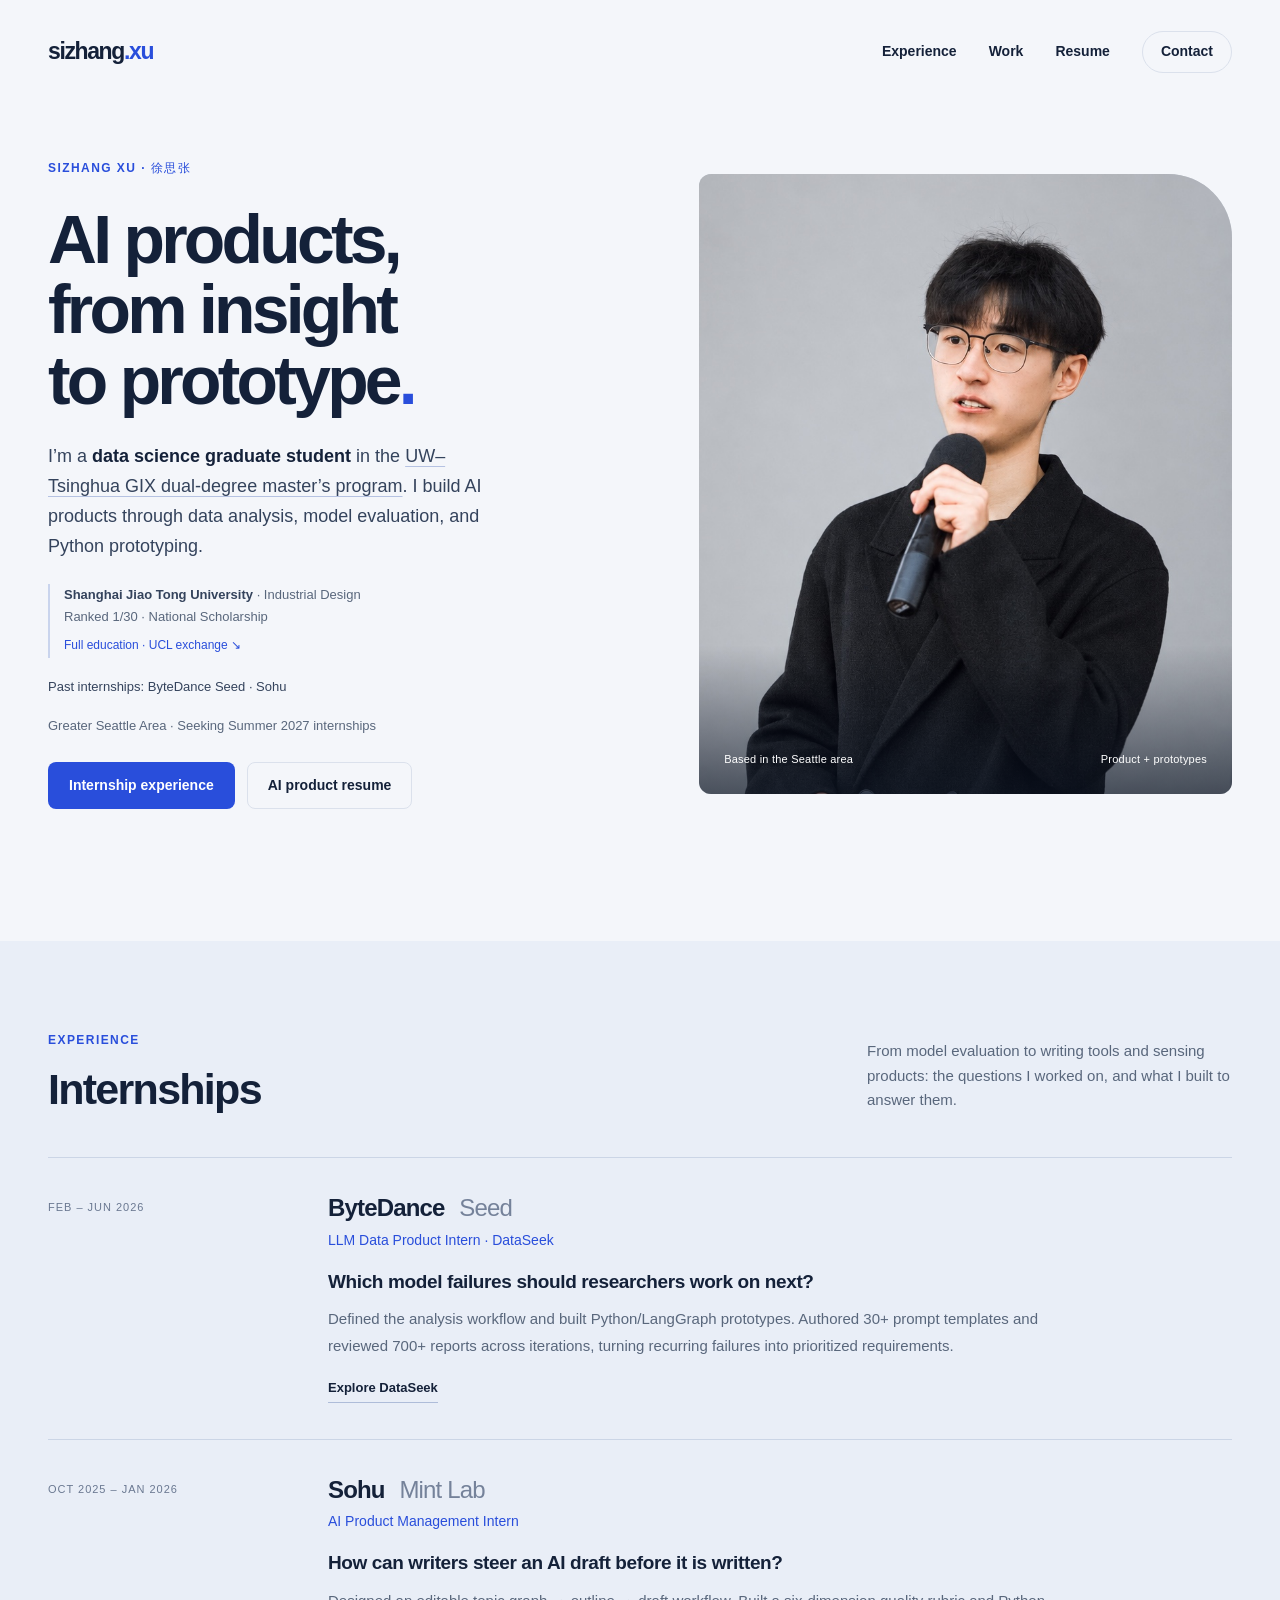
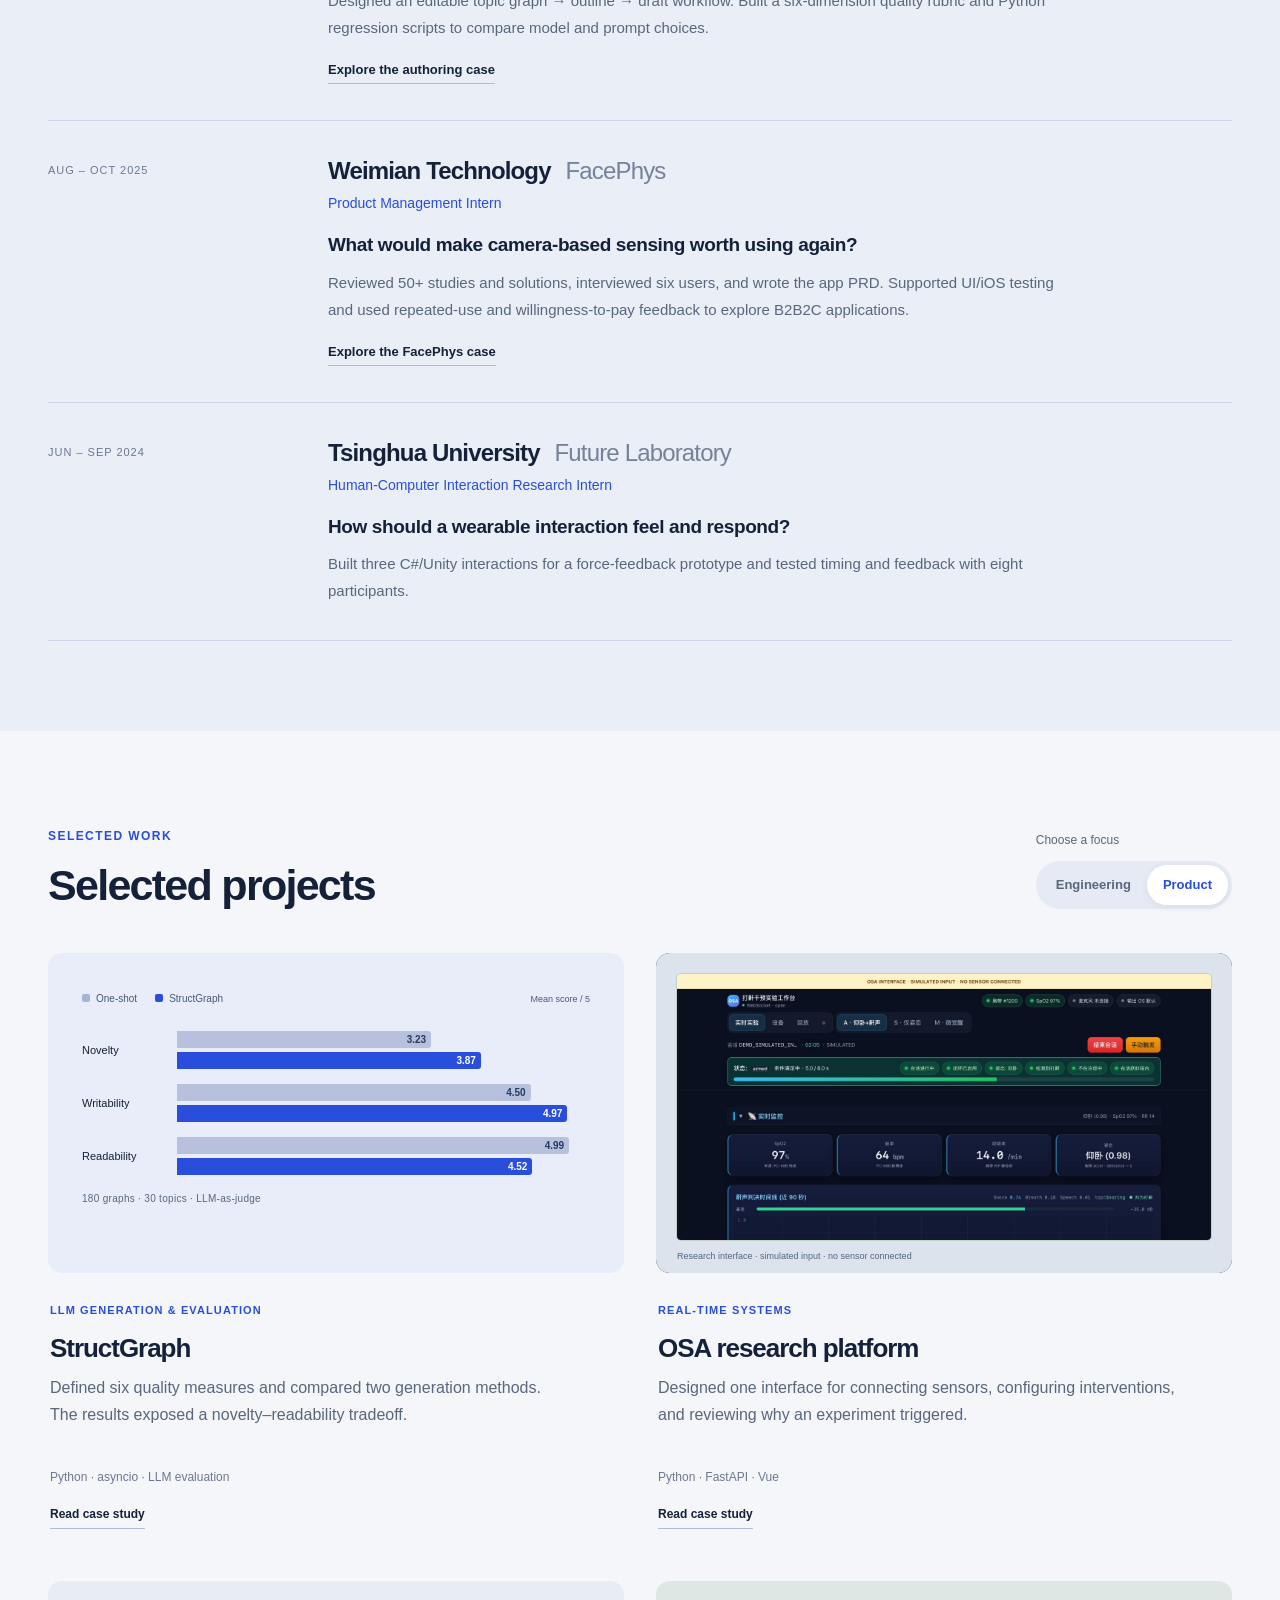
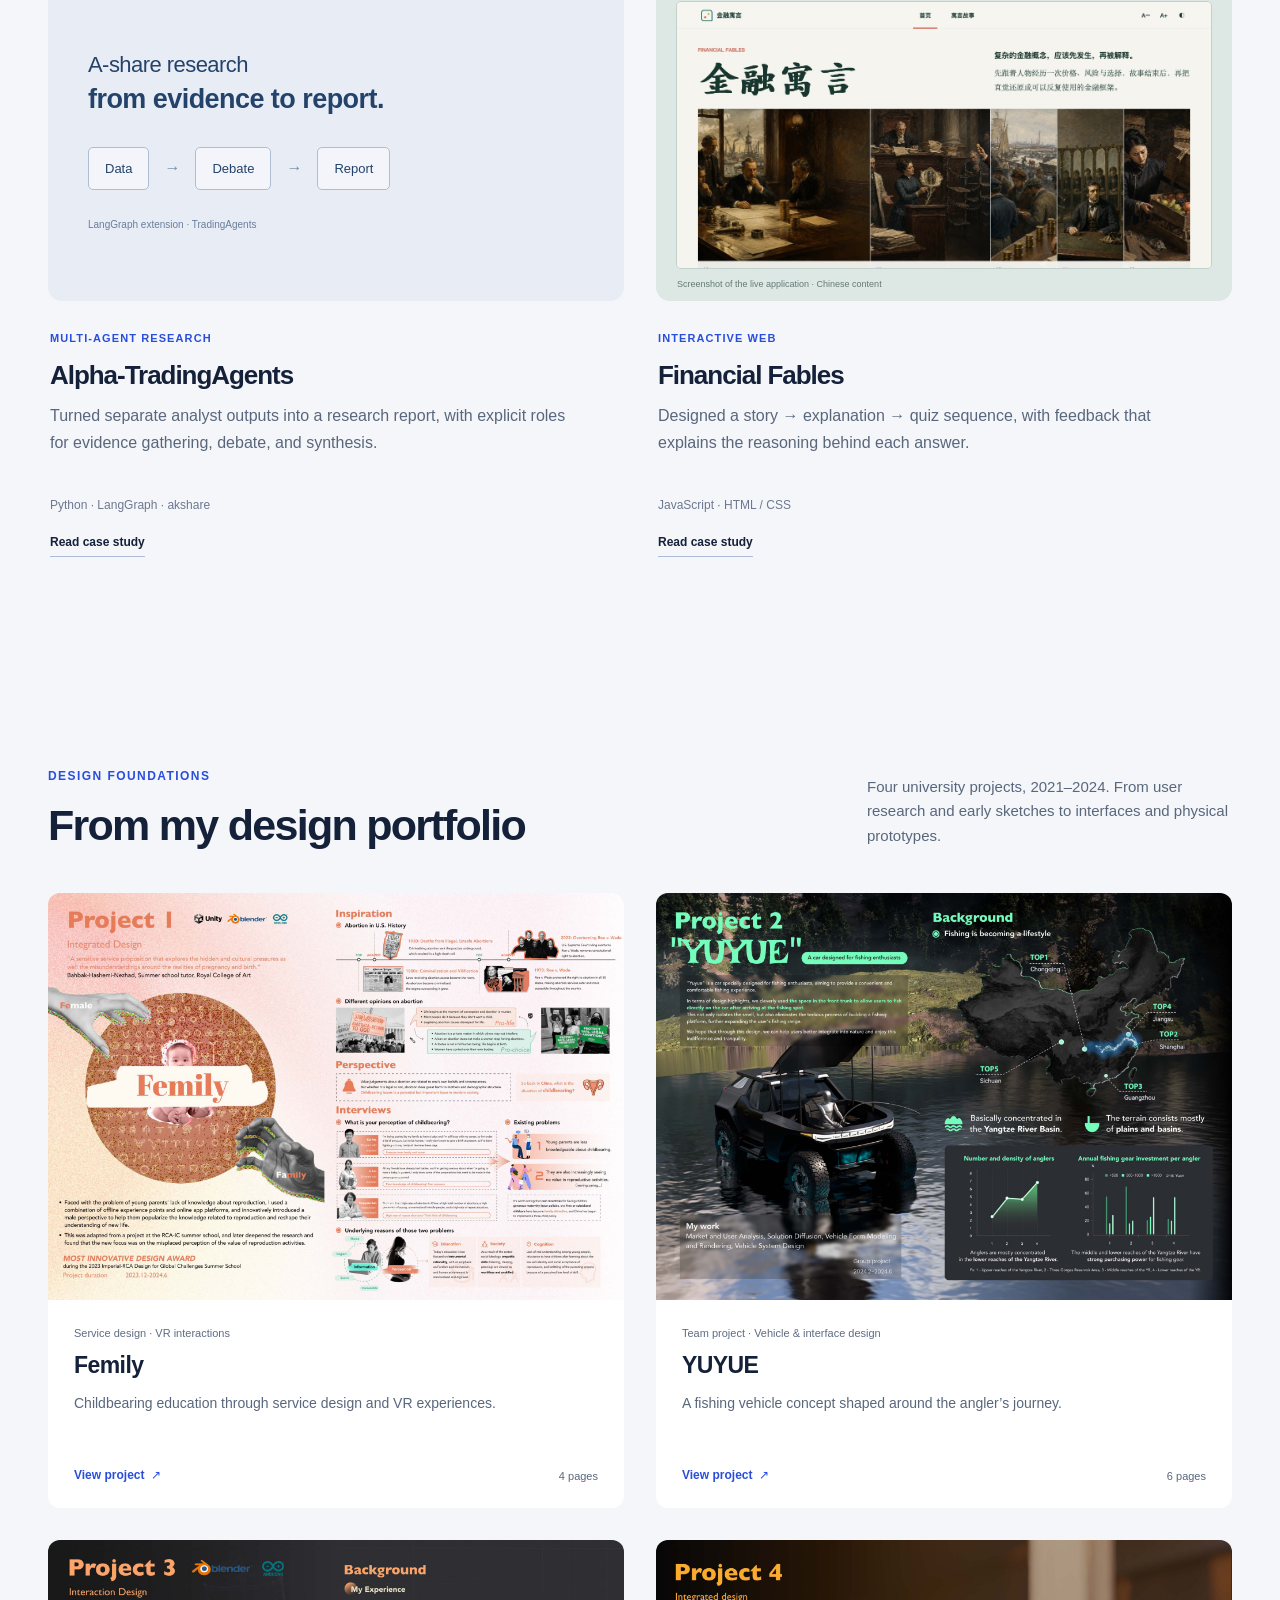
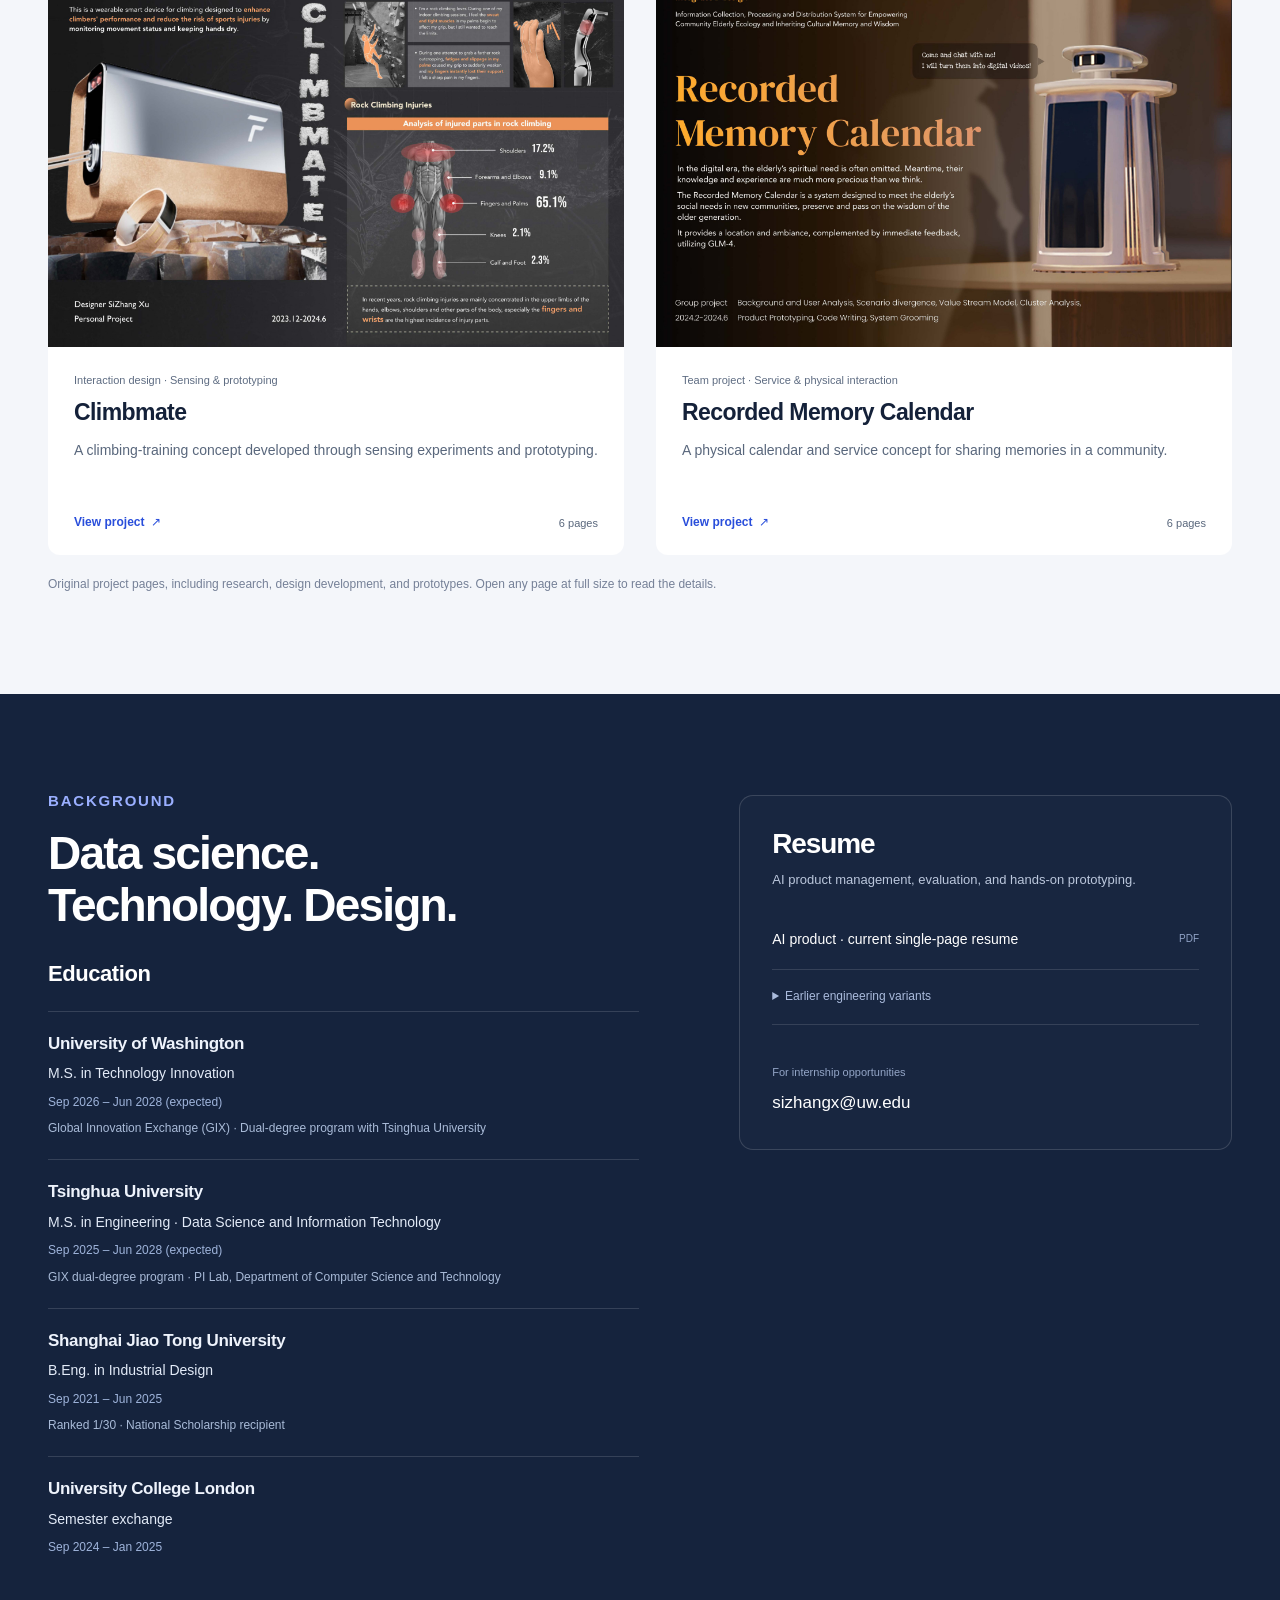
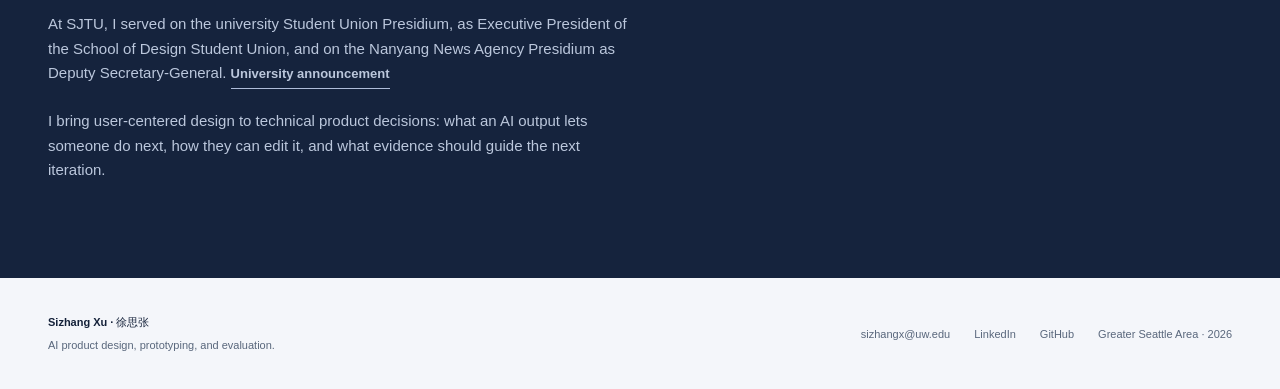
==== commit 0be5b787: "Organize homepage introduction around direction and academic foundation" ====
--- a/index.html
+++ b/index.html
@@ -1,4 +1,4 @@
-<!doctype html><html lang="en"><head><meta charset="utf-8"><meta name="viewport" content="width=device-width,initial-scale=1"><meta name="description" content="Sizhang Xu connects data science and AI product development through Python prototyping, data analysis, and model evaluation. UW–Tsinghua GIX graduate student; previous internships at ByteDance Seed and Sohu."><meta name="theme-color" content="#f4f6fa"><title>AI Product &amp; Prototyping · Sizhang Xu</title><link rel="icon" href="assets/favicon.svg" type="image/svg+xml"><link rel="stylesheet" href="styles.css?v=20261031-education-lead"><script src="app.js?v=20261029-refined" defer></script><link rel="canonical" href="https://xuxu8421.github.io/"><meta property="og:url" content="https://xuxu8421.github.io/"><meta property="og:type" content="website"><meta property="og:site_name" content="Sizhang Xu"><meta property="og:title" content="AI Product &amp; Prototyping · Sizhang Xu"><meta property="og:description" content="Sizhang Xu connects data science and AI product development through Python prototyping, data analysis, and model evaluation. UW–Tsinghua GIX graduate student; previous internships at ByteDance Seed and Sohu."></head><body><a class="skip" href="#main">Skip to content</a><header class="nav wrap"><a class="wordmark" href="index.html" aria-label="Sizhang Xu home">sizhang<span>.xu</span></a><nav aria-label="Main navigation"><a href="index.html#experience">Experience</a><a href="index.html#work">Work</a><a href="index.html#resume">Resume</a><a class="contact-link" href="mailto:sizhangx@uw.edu">Contact</a></nav></header><main id="main"><section class="hero wrap"><div class="hero-copy"><p class="eyebrow">SIZHANG XU · 徐思张</p><h1>AI products,<br>from insight<br>to prototype<span>.</span></h1><div class="hero-education" aria-label="Education highlights"><a href="#education" aria-label="View full education background"><strong>UW × Tsinghua</strong><span>GIX dual master’s student</span><span class="hero-education-focus">Data science + technology innovation</span></a><p>SJTU · Rank 1/30 · National Scholarship<br>UCL · Semester exchange</p></div><p class="hero-summary">I use data analysis, model evaluation, and Python prototypes to build better AI products. Previously, I interned at ByteDance Seed and Sohu.</p><p class="hero-context">Greater Seattle Area · Seeking Summer 2027 internships</p><div class="hero-actions"><a class="button primary" href="#experience">Internship experience</a><a class="button secondary" id="primaryResume" href="resumes/sizhang-xu-ai-product.pdf?v=20261029-refined" target="_blank" rel="noopener">AI product resume</a></div></div><figure class="portrait"><img src="assets/sizhang-speaking-color.jpg" alt="Sizhang Xu speaking at an event" width="1024" height="1536" fetchpriority="high"><figcaption><span>Based in the Seattle area</span><span>Product + prototypes</span></figcaption></figure></section>
+<!doctype html><html lang="en"><head><meta charset="utf-8"><meta name="viewport" content="width=device-width,initial-scale=1"><meta name="description" content="Sizhang Xu connects data science and AI product development through Python prototyping, data analysis, and model evaluation. UW–Tsinghua GIX graduate student; previous internships at ByteDance Seed and Sohu."><meta name="theme-color" content="#f4f6fa"><title>AI Product &amp; Prototyping · Sizhang Xu</title><link rel="icon" href="assets/favicon.svg" type="image/svg+xml"><link rel="stylesheet" href="styles.css?v=20261101-introduction"><script src="app.js?v=20261029-refined" defer></script><link rel="canonical" href="https://xuxu8421.github.io/"><meta property="og:url" content="https://xuxu8421.github.io/"><meta property="og:type" content="website"><meta property="og:site_name" content="Sizhang Xu"><meta property="og:title" content="AI Product &amp; Prototyping · Sizhang Xu"><meta property="og:description" content="Sizhang Xu connects data science and AI product development through Python prototyping, data analysis, and model evaluation. UW–Tsinghua GIX graduate student; previous internships at ByteDance Seed and Sohu."></head><body><a class="skip" href="#main">Skip to content</a><header class="nav wrap"><a class="wordmark" href="index.html" aria-label="Sizhang Xu home">sizhang<span>.xu</span></a><nav aria-label="Main navigation"><a href="index.html#experience">Experience</a><a href="index.html#work">Work</a><a href="index.html#resume">Resume</a><a class="contact-link" href="mailto:sizhangx@uw.edu">Contact</a></nav></header><main id="main"><section class="hero wrap"><div class="hero-copy"><p class="eyebrow">SIZHANG XU · 徐思张</p><h1>AI products,<br>from insight<br>to prototype<span>.</span></h1><div class="hero-introduction"><p class="hero-summary">I’m a <strong>data science graduate student</strong> in the <a href="#education">UW–Tsinghua GIX dual-degree master’s program</a>. I build AI products through data analysis, model evaluation, and Python prototyping.</p><div class="hero-academic"><p><strong>Shanghai Jiao Tong University</strong> · Industrial Design</p><p>Ranked 1/30 · National Scholarship</p><a href="#education">Full education · UCL exchange <span aria-hidden="true">↘</span></a></div><p class="hero-previous">Past internships: ByteDance Seed · Sohu</p></div><p class="hero-context">Greater Seattle Area · Seeking Summer 2027 internships</p><div class="hero-actions"><a class="button primary" href="#experience">Internship experience</a><a class="button secondary" id="primaryResume" href="resumes/sizhang-xu-ai-product.pdf?v=20261029-refined" target="_blank" rel="noopener">AI product resume</a></div></div><figure class="portrait"><img src="assets/sizhang-speaking-color.jpg" alt="Sizhang Xu speaking at an event" width="1024" height="1536" fetchpriority="high"><figcaption><span>Based in the Seattle area</span><span>Product + prototypes</span></figcaption></figure></section>
 <section class="experience-section" id="experience"><div class="wrap"><div class="section-heading"><div><p class="eyebrow">EXPERIENCE</p><h2>Internships</h2></div><p>From model evaluation to writing tools and sensing products: the questions I worked on, and what I built to answer them.</p></div><div class="timeline"><article><div class="timeline-date">FEB – JUN 2026</div><div><h3>ByteDance <span>Seed</span></h3><h4>LLM Data Product Intern · DataSeek</h4><p><span class="experience-question">Which model failures should researchers work on next?</span><span class="experience-contribution">Defined the analysis workflow and built Python/LangGraph prototypes. Authored 30+ prompt templates and reviewed 700+ reports across iterations, turning recurring failures into prioritized requirements.</span></p><a class="text-link" href="evaluation.html">Explore DataSeek</a></div></article><article><div class="timeline-date">OCT 2025 – JAN 2026</div><div><h3>Sohu <span>Mint Lab</span></h3><h4>AI Product Management Intern</h4><p><span class="experience-question">How can writers steer an AI draft before it is written?</span><span class="experience-contribution">Designed an editable topic graph → outline → draft workflow. Built a six-dimension quality rubric and Python regression scripts to compare model and prompt choices.</span></p><a class="text-link" href="authoring.html">Explore the authoring case</a></div></article><article><div class="timeline-date">AUG – OCT 2025</div><div><h3>Weimian Technology <span>FacePhys</span></h3><h4>Product Management Intern</h4><p><span class="experience-question">What would make camera-based sensing worth using again?</span><span class="experience-contribution">Reviewed 50+ studies and solutions, interviewed six users, and wrote the app PRD. Supported UI/iOS testing and used repeated-use and willingness-to-pay feedback to explore B2B2C applications.</span></p><a class="text-link" href="facephys.html">Explore the FacePhys case</a></div></article><article><div class="timeline-date">JUN – SEP 2024</div><div><h3>Tsinghua University <span>Future Laboratory</span></h3><h4>Human-Computer Interaction Research Intern</h4><p><span class="experience-question">How should a wearable interaction feel and respond?</span><span class="experience-contribution">Built three C#/Unity interactions for a force-feedback prototype and tested timing and feedback with eight participants.</span></p></div></article></div></div></section>
 <section class="wrap work-section" id="work"><div class="section-heading"><div><p class="eyebrow">SELECTED WORK</p><h2>Selected projects</h2></div><div class="lens-controls"><span>Choose a focus</span><div role="group" aria-label="Project perspective"><button type="button" data-lens="engineering" aria-pressed="false">Engineering</button><button type="button" data-lens="product" aria-pressed="true">Product</button></div></div></div><div class="project-grid"><article class="project" data-project="structgraph" data-order-engineering="1" data-order-product="0" data-visible="both" ><a class="project-art art-structgraph" href="structgraph.html" aria-label="Read LLM generation &amp; evaluation case study"><div class="chart"><div class="chart-legend"><span class="baseline-key">One-shot</span><span class="method-key">StructGraph</span><span>Mean score / 5</span></div><div class="chart-row"><span>Novelty</span><div class="bar-pair"><div class="bar baseline" style="--value:64.666%"><b>3.23</b></div><div class="bar method" style="--value:77.33399999999999%"><b>3.87</b></div></div></div><div class="chart-row"><span>Writability</span><div class="bar-pair"><div class="bar baseline" style="--value:90.0%"><b>4.50</b></div><div class="bar method" style="--value:99.33400000000002%"><b>4.97</b></div></div></div><div class="chart-row"><span>Readability</span><div class="bar-pair"><div class="bar baseline" style="--value:99.778%"><b>4.99</b></div><div class="bar method" style="--value:90.44399999999999%"><b>4.52</b></div></div></div><p class="chart-note">180 graphs · 30 topics · LLM-as-judge</p></div></a><div class="project-copy"><span class="eyebrow">LLM generation & evaluation</span><h3><a href="structgraph.html">StructGraph</a></h3><p class="lens-copy" data-engineering="Built a resumable async evaluation runner with bounded concurrency, retries, and JSON recovery; compared 180 generated outputs." data-product="Defined six quality measures and compared two generation methods. The results exposed a novelty–readability tradeoff.">Defined six quality measures and compared two generation methods. The results exposed a novelty–readability tradeoff.</p><div class="project-meta">Python · asyncio · LLM evaluation</div><div class="project-links"><a class="text-link" href="structgraph.html">Read case study</a></div></div></article><article class="project" data-project="osa" data-order-engineering="0" data-order-product="1" data-visible="both" ><a class="project-art art-osa" href="osa.html" aria-label="Read Real-time systems case study"><figure class="screen-visual osa-screen"><img src="assets/osa-console-simulated.jpg" alt="OSA Vue application showing an armed controller, trigger conditions and simulated sensor values" width="1440" height="1020" loading="lazy"><figcaption>Research interface · simulated input · no sensor connected</figcaption></figure></a><div class="project-copy"><span class="eyebrow">Real-time systems</span><h3><a href="osa.html">OSA research platform</a></h3><p class="lens-copy" data-engineering="Isolated audio capture, inference, and BLE I/O across threads and event loops; streamed runtime state to a Vue console." data-product="Designed one interface for connecting sensors, configuring interventions, and reviewing why an experiment triggered.">Designed one interface for connecting sensors, configuring interventions, and reviewing why an experiment triggered.</p><div class="project-meta">Python · FastAPI · Vue</div><div class="project-links"><a class="text-link" href="osa.html">Read case study</a></div></div></article><article class="project" data-project="alpha" data-order-engineering="2" data-order-product="2" data-visible="both" ><a class="project-art art-alpha" href="alpha.html" aria-label="Read Multi-agent research case study"><div class="alpha-cover"><div class="alpha-cover-title">A-share research<br><strong>from evidence to report.</strong></div><div class="alpha-cover-flow"><span>Data</span><i>→</i><span>Debate</span><i>→</i><span>Report</span></div><small>LangGraph extension · TradingAgents</small></div></a><div class="project-copy"><span class="eyebrow">Multi-agent research</span><h3><a href="alpha.html">Alpha-TradingAgents</a></h3><p class="lens-copy" data-engineering="Extended TradingAgents with A-share adapters, retry backoff, and custom LangGraph nodes for policy analysis and report generation." data-product="Turned separate analyst outputs into a research report, with explicit roles for evidence gathering, debate, and synthesis.">Turned separate analyst outputs into a research report, with explicit roles for evidence gathering, debate, and synthesis.</p><div class="project-meta">Python · LangGraph · akshare</div><div class="project-links"><a class="text-link" href="alpha.html">Read case study</a></div></div></article><article class="project" data-project="reader" data-order-engineering="3" data-order-product="3" data-visible="both" ><a class="project-art art-reader" href="reader.html" aria-label="Read Interactive web case study"><figure class="screen-visual"><img src="assets/reader-interface.jpg" alt="Financial Fables: the deployed reading application with illustrated stories and text-size controls" width="1280" height="850" loading="lazy"><figcaption>Screenshot of the live application · Chinese content</figcaption></figure></a><div class="project-copy"><span class="eyebrow">Interactive web</span><h3><a href="reader.html">Financial Fables</a></h3><p class="lens-copy" data-engineering="Implemented browser-history routing, persistent reading status, and keyboard navigation; optimized responsive image delivery." data-product="Designed a story → explanation → quiz sequence, with feedback that explains the reasoning behind each answer.">Designed a story → explanation → quiz sequence, with feedback that explains the reasoning behind each answer.</p><div class="project-meta">JavaScript · HTML / CSS</div><div class="project-links"><a class="text-link" href="reader.html">Read case study</a></div></div></article></div></section>
 <section class="wrap archive-section" id="design"><div class="section-heading"><div><p class="eyebrow">DESIGN FOUNDATIONS</p><h2>From my design portfolio</h2></div><p>Four university projects, 2021–2024. From user research and early sketches to interfaces and physical prototypes.</p></div><div class="archive-grid"><button type="button" class="gallery-card" data-gallery="femily" aria-label="Open Femily, 4 portfolio pages"><img src="assets/design-3.jpg" data-slides="assets/design-3.jpg,assets/design-4.jpg,assets/design-5.jpg,assets/design-6.jpg" alt="Femily original design portfolio cover" width="2000" height="1414" loading="lazy"><span><small class="design-tag">Service design · VR interactions</small><strong>Femily</strong><span class="design-description">Childbearing education through service design and VR experiences.</span><span class="gallery-cta">View project <span aria-hidden="true">↗</span><small>4 pages</small></span></span></button><button type="button" class="gallery-card" data-gallery="yuyue" aria-label="Open YUYUE, 6 portfolio pages"><img src="assets/design-7.jpg" data-slides="assets/design-7.jpg,assets/design-8.jpg,assets/design-9.jpg,assets/design-10.jpg,assets/design-11.jpg,assets/design-12.jpg" alt="YUYUE original design portfolio cover" width="2000" height="1414" loading="lazy"><span><small class="design-tag">Team project · Vehicle & interface design</small><strong>YUYUE</strong><span class="design-description">A fishing vehicle concept shaped around the angler’s journey.</span><span class="gallery-cta">View project <span aria-hidden="true">↗</span><small>6 pages</small></span></span></button><button type="button" class="gallery-card" data-gallery="climbmate" aria-label="Open Climbmate, 6 portfolio pages"><img src="assets/design-13.jpg" data-slides="assets/design-13.jpg,assets/design-14.jpg,assets/design-15.jpg,assets/design-16.jpg,assets/design-17.jpg,assets/design-18.jpg" alt="Climbmate original design portfolio cover" width="2000" height="1414" loading="lazy"><span><small class="design-tag">Interaction design · Sensing & prototyping</small><strong>Climbmate</strong><span class="design-description">A climbing-training concept developed through sensing experiments and prototyping.</span><span class="gallery-cta">View project <span aria-hidden="true">↗</span><small>6 pages</small></span></span></button><button type="button" class="gallery-card" data-gallery="memory" aria-label="Open Recorded Memory Calendar, 6 portfolio pages"><img src="assets/design-19.jpg" data-slides="assets/design-19.jpg,assets/design-20.jpg,assets/design-21.jpg,assets/design-22.jpg,assets/design-23.jpg,assets/design-24.jpg" alt="Recorded Memory Calendar original design portfolio cover" width="2000" height="1414" loading="lazy"><span><small class="design-tag">Team project · Service & physical interaction</small><strong>Recorded Memory Calendar</strong><span class="design-description">A physical calendar and service concept for sharing memories in a community.</span><span class="gallery-cta">View project <span aria-hidden="true">↗</span><small>6 pages</small></span></span></button></div><p class="subtle">Original project pages, including research, design development, and prototypes. Open any page at full size to read the details.</p></section>
--- a/styles.css
+++ b/styles.css
@@ -80,14 +80,18 @@
 .education article .education-date{color:#9fb4db;font-size:12px}
 @media(max-width:760px){.education h3{font-size:21px}.education h4{font-size:16px}.education-link{min-height:36px;align-content:center}}
 
-/* Education highlights lead the introduction; full entries remain below. */
-.hero-education{margin:0 0 21px;max-width:460px}
-.hero-education>a{display:inline-grid;gap:3px;color:var(--ink)}
-.hero-education strong{font-size:23px;line-height:1.25;letter-spacing:-.025em;font-weight:650}
-.hero-education a>span{font-size:14px;line-height:1.5}
-.hero-education a>.hero-education-focus{font-size:13px;color:var(--muted)}
-.hero-education>a:hover strong{text-decoration:underline;text-underline-offset:5px;text-decoration-thickness:1px}
-.hero-education>p{font-size:12px;line-height:1.75;color:var(--muted);margin-top:12px}
-.hero-copy .hero-context{margin-top:19px}
+/* Introduce the current direction, then support it with academic evidence. */
+.hero-introduction{max-width:460px}
+.hero-introduction .hero-summary{margin:0}
+.hero-summary strong{font-weight:650;color:var(--ink)}
+.hero-summary a{text-decoration:underline;text-decoration-color:#b5c2e2;text-underline-offset:4px;text-decoration-thickness:1px}
+.hero-summary a:hover{text-decoration-color:var(--blue)}
+.hero-academic{border-left:2px solid #c9d4ed;padding-left:14px;margin:23px 0 18px}
+.hero-academic p{font-size:13px;line-height:1.7;color:var(--muted);margin:0}
+.hero-academic strong{font-weight:550;color:#34435c}
+.hero-academic>a{display:inline-block;margin-top:8px;font-size:12px;line-height:1.6;color:var(--blue)}
+.hero-academic>a:hover{text-decoration:underline;text-underline-offset:3px}
+.hero-previous{font-size:13px;line-height:1.7;color:#34435c;margin:0}
+.hero-copy .hero-context{margin-top:17px}
 .hero-copy .hero-actions{margin-top:25px}
-@media(max-width:760px){.hero-education{margin-bottom:20px}.hero-education strong{font-size:22px}.hero-education>p{font-size:12px}.hero-copy .hero-context{font-size:12px}}
+@media(max-width:760px){.hero-academic{margin-top:20px}.hero-academic p{font-size:12px}.hero-copy .hero-context{font-size:12px}}
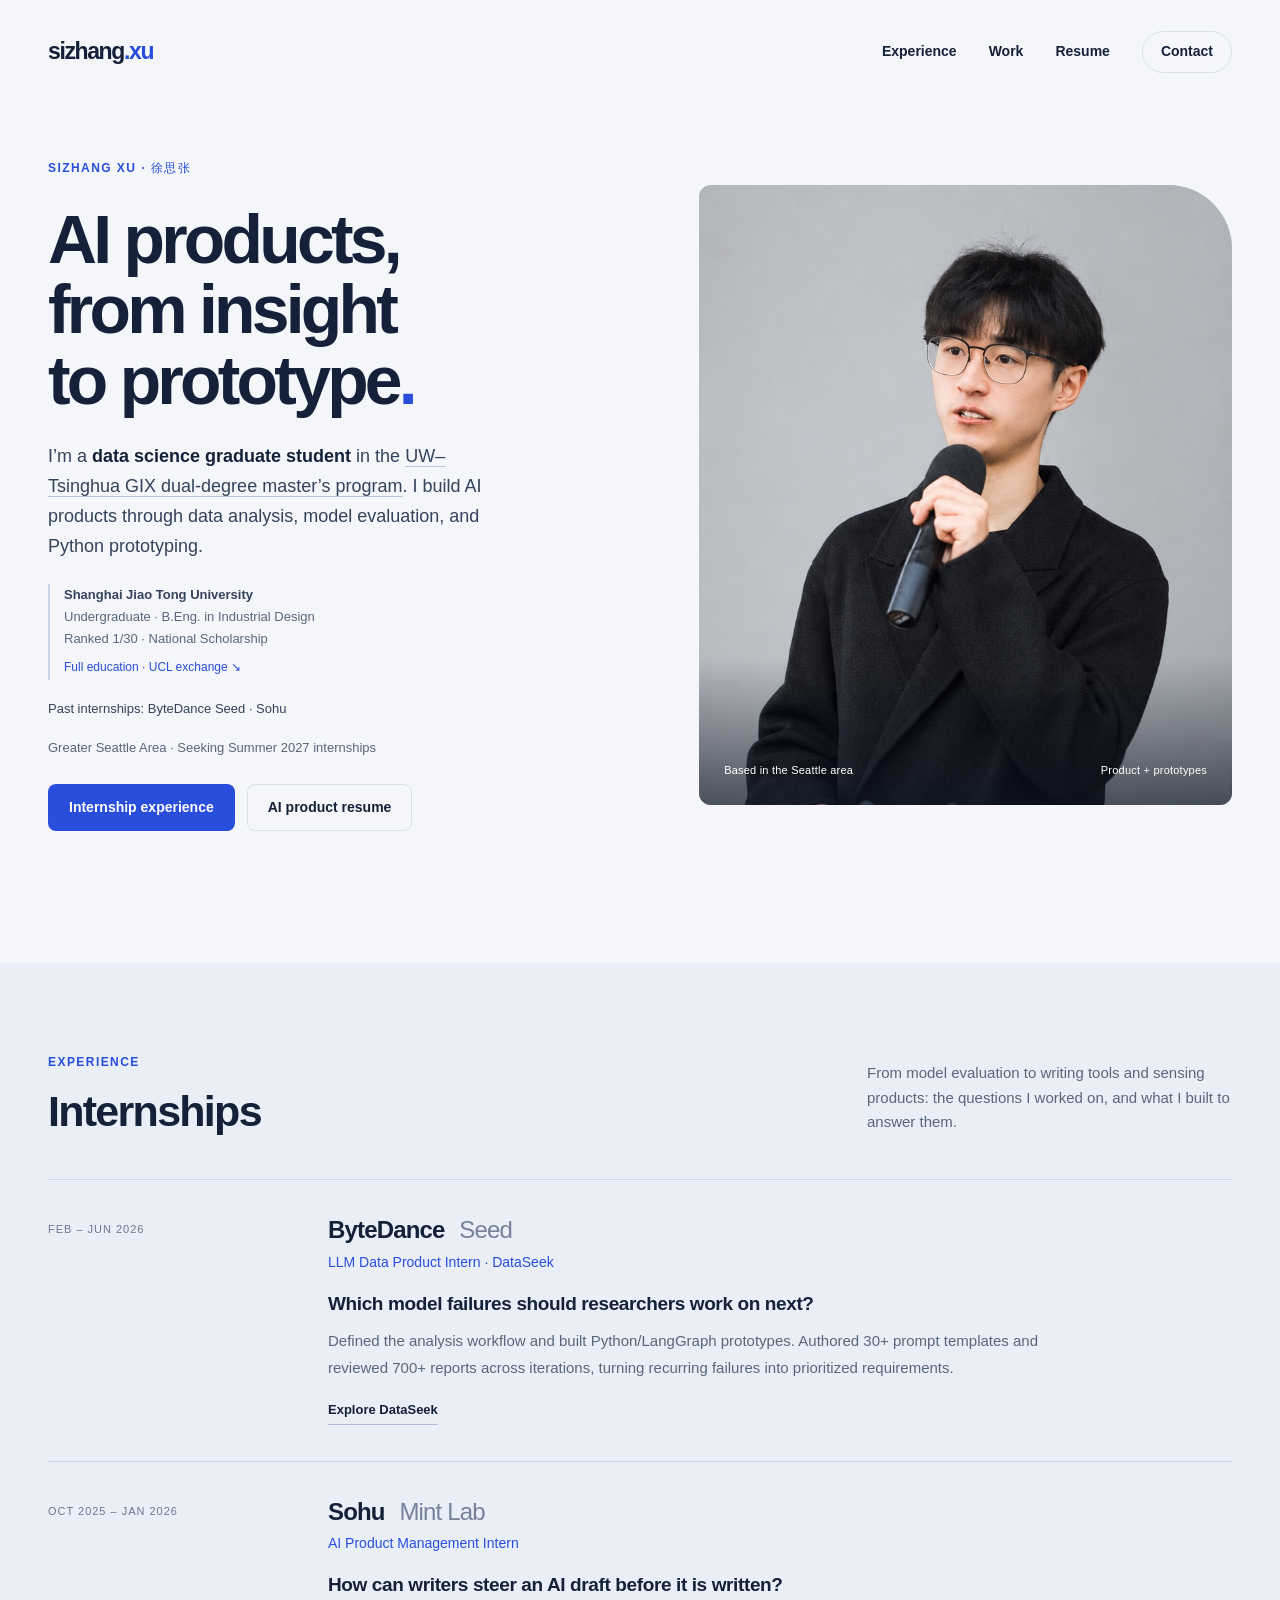
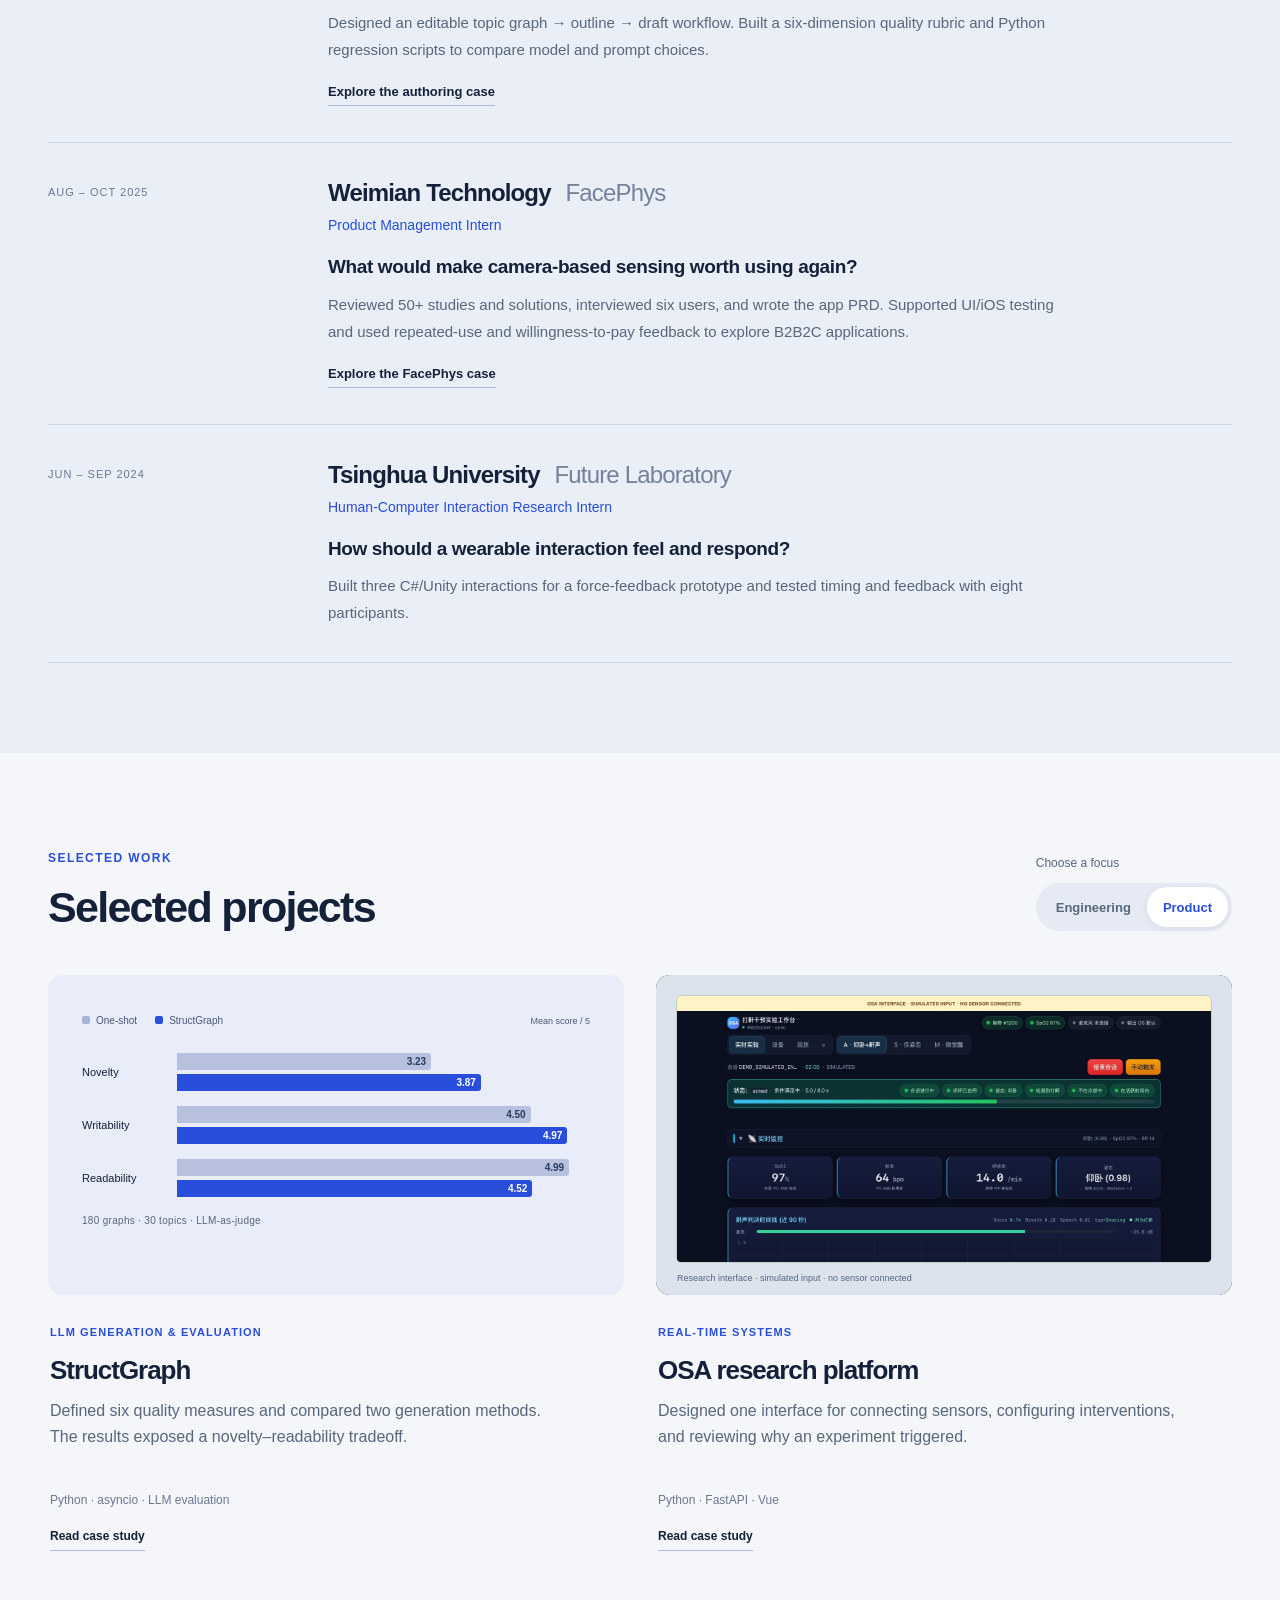
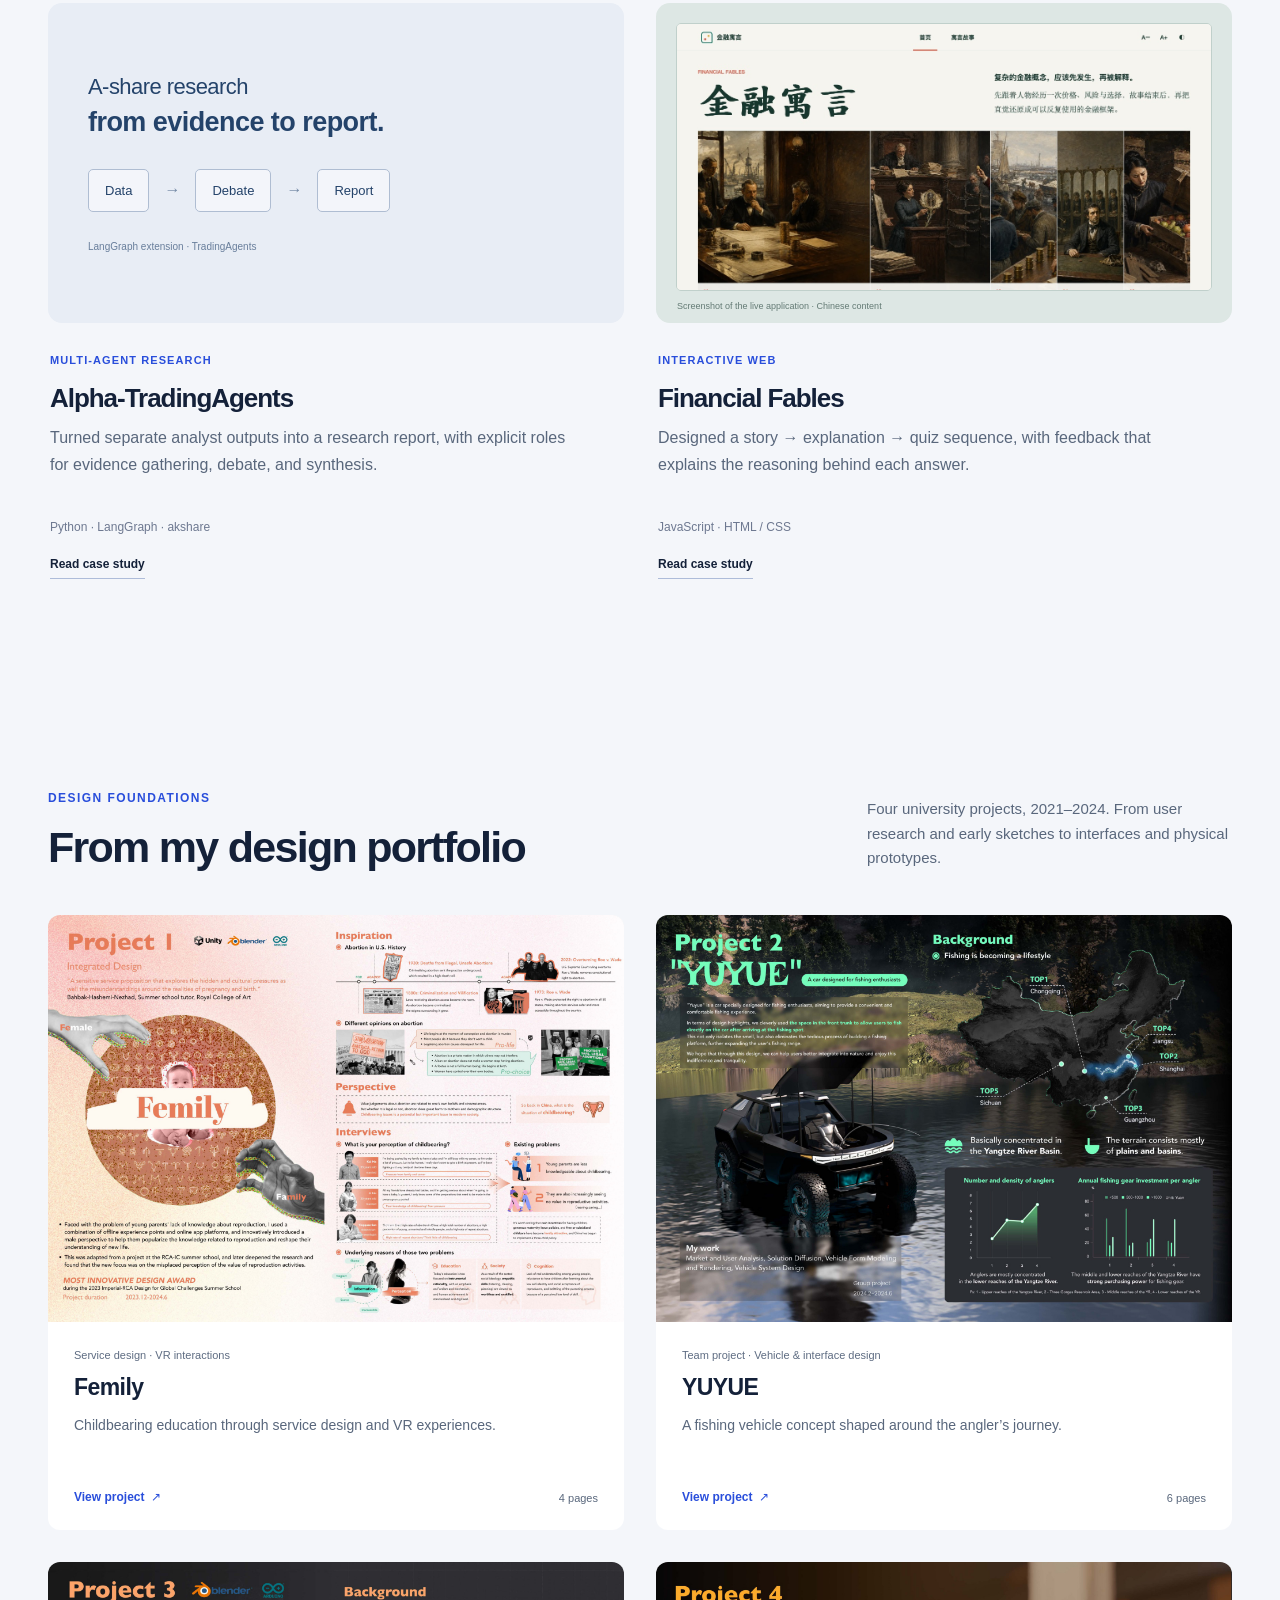
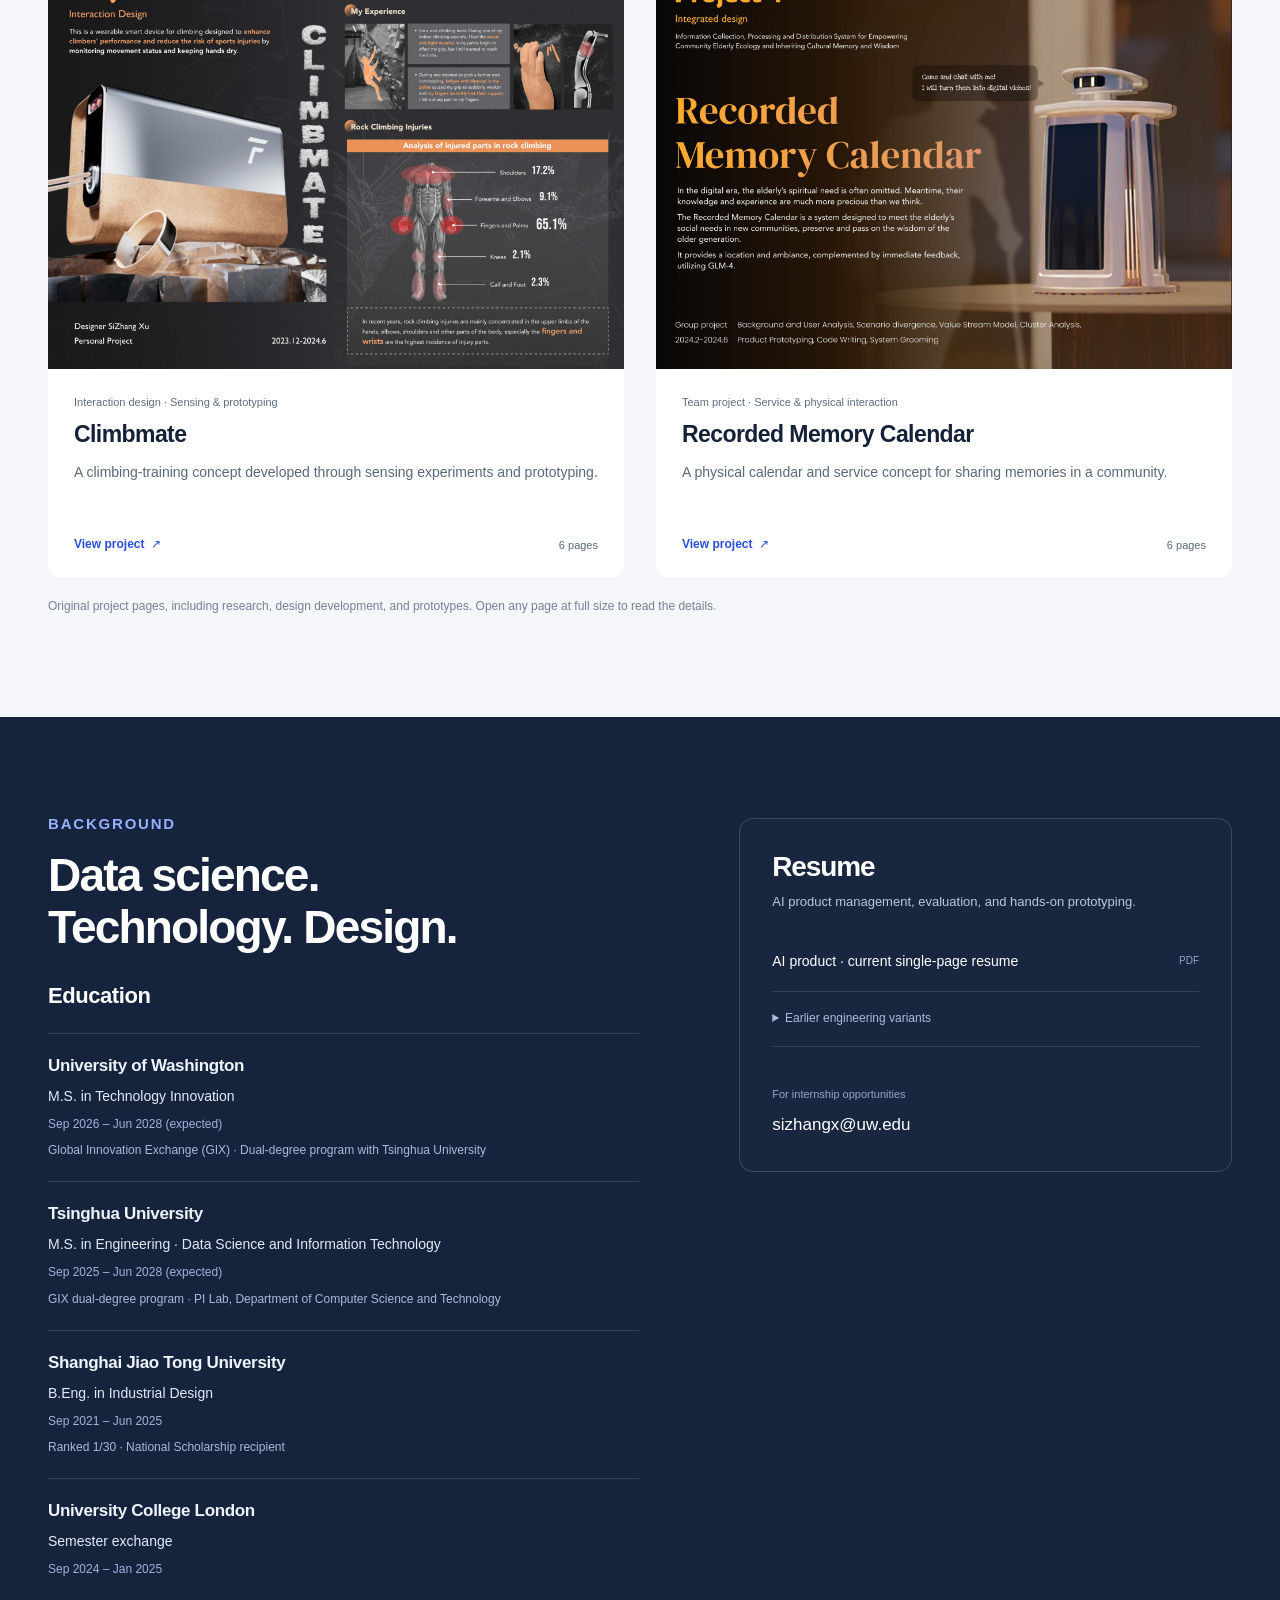
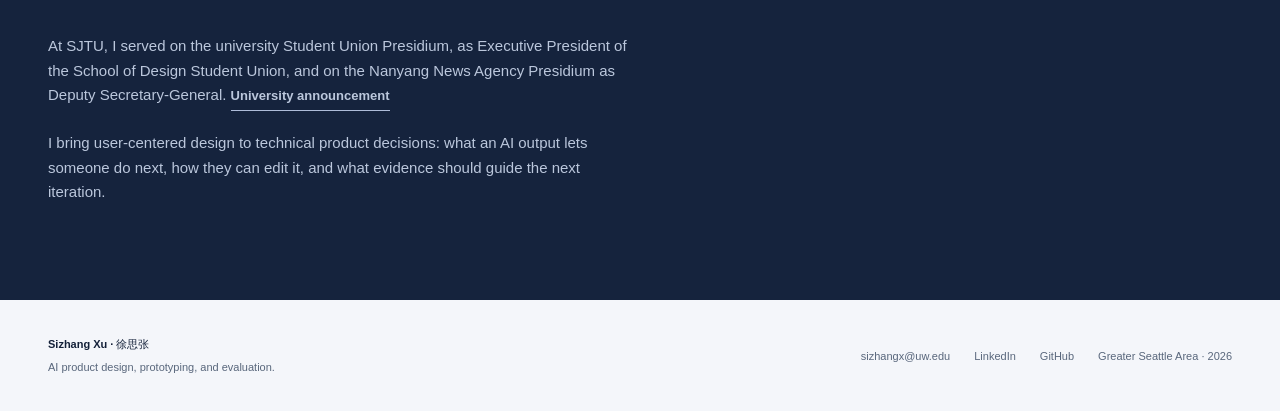
==== commit 9a55e2e0: "Explicitly label SJTU as undergraduate education in introduction" ====
--- a/index.html
+++ b/index.html
@@ -1,4 +1,4 @@
-<!doctype html><html lang="en"><head><meta charset="utf-8"><meta name="viewport" content="width=device-width,initial-scale=1"><meta name="description" content="Sizhang Xu connects data science and AI product development through Python prototyping, data analysis, and model evaluation. UW–Tsinghua GIX graduate student; previous internships at ByteDance Seed and Sohu."><meta name="theme-color" content="#f4f6fa"><title>AI Product &amp; Prototyping · Sizhang Xu</title><link rel="icon" href="assets/favicon.svg" type="image/svg+xml"><link rel="stylesheet" href="styles.css?v=20261101-introduction"><script src="app.js?v=20261029-refined" defer></script><link rel="canonical" href="https://xuxu8421.github.io/"><meta property="og:url" content="https://xuxu8421.github.io/"><meta property="og:type" content="website"><meta property="og:site_name" content="Sizhang Xu"><meta property="og:title" content="AI Product &amp; Prototyping · Sizhang Xu"><meta property="og:description" content="Sizhang Xu connects data science and AI product development through Python prototyping, data analysis, and model evaluation. UW–Tsinghua GIX graduate student; previous internships at ByteDance Seed and Sohu."></head><body><a class="skip" href="#main">Skip to content</a><header class="nav wrap"><a class="wordmark" href="index.html" aria-label="Sizhang Xu home">sizhang<span>.xu</span></a><nav aria-label="Main navigation"><a href="index.html#experience">Experience</a><a href="index.html#work">Work</a><a href="index.html#resume">Resume</a><a class="contact-link" href="mailto:sizhangx@uw.edu">Contact</a></nav></header><main id="main"><section class="hero wrap"><div class="hero-copy"><p class="eyebrow">SIZHANG XU · 徐思张</p><h1>AI products,<br>from insight<br>to prototype<span>.</span></h1><div class="hero-introduction"><p class="hero-summary">I’m a <strong>data science graduate student</strong> in the <a href="#education">UW–Tsinghua GIX dual-degree master’s program</a>. I build AI products through data analysis, model evaluation, and Python prototyping.</p><div class="hero-academic"><p><strong>Shanghai Jiao Tong University</strong> · Industrial Design</p><p>Ranked 1/30 · National Scholarship</p><a href="#education">Full education · UCL exchange <span aria-hidden="true">↘</span></a></div><p class="hero-previous">Past internships: ByteDance Seed · Sohu</p></div><p class="hero-context">Greater Seattle Area · Seeking Summer 2027 internships</p><div class="hero-actions"><a class="button primary" href="#experience">Internship experience</a><a class="button secondary" id="primaryResume" href="resumes/sizhang-xu-ai-product.pdf?v=20261029-refined" target="_blank" rel="noopener">AI product resume</a></div></div><figure class="portrait"><img src="assets/sizhang-speaking-color.jpg" alt="Sizhang Xu speaking at an event" width="1024" height="1536" fetchpriority="high"><figcaption><span>Based in the Seattle area</span><span>Product + prototypes</span></figcaption></figure></section>
+<!doctype html><html lang="en"><head><meta charset="utf-8"><meta name="viewport" content="width=device-width,initial-scale=1"><meta name="description" content="Sizhang Xu connects data science and AI product development through Python prototyping, data analysis, and model evaluation. UW–Tsinghua GIX graduate student; previous internships at ByteDance Seed and Sohu."><meta name="theme-color" content="#f4f6fa"><title>AI Product &amp; Prototyping · Sizhang Xu</title><link rel="icon" href="assets/favicon.svg" type="image/svg+xml"><link rel="stylesheet" href="styles.css?v=20261101-introduction"><script src="app.js?v=20261029-refined" defer></script><link rel="canonical" href="https://xuxu8421.github.io/"><meta property="og:url" content="https://xuxu8421.github.io/"><meta property="og:type" content="website"><meta property="og:site_name" content="Sizhang Xu"><meta property="og:title" content="AI Product &amp; Prototyping · Sizhang Xu"><meta property="og:description" content="Sizhang Xu connects data science and AI product development through Python prototyping, data analysis, and model evaluation. UW–Tsinghua GIX graduate student; previous internships at ByteDance Seed and Sohu."></head><body><a class="skip" href="#main">Skip to content</a><header class="nav wrap"><a class="wordmark" href="index.html" aria-label="Sizhang Xu home">sizhang<span>.xu</span></a><nav aria-label="Main navigation"><a href="index.html#experience">Experience</a><a href="index.html#work">Work</a><a href="index.html#resume">Resume</a><a class="contact-link" href="mailto:sizhangx@uw.edu">Contact</a></nav></header><main id="main"><section class="hero wrap"><div class="hero-copy"><p class="eyebrow">SIZHANG XU · 徐思张</p><h1>AI products,<br>from insight<br>to prototype<span>.</span></h1><div class="hero-introduction"><p class="hero-summary">I’m a <strong>data science graduate student</strong> in the <a href="#education">UW–Tsinghua GIX dual-degree master’s program</a>. I build AI products through data analysis, model evaluation, and Python prototyping.</p><div class="hero-academic"><p><strong>Shanghai Jiao Tong University</strong></p><p>Undergraduate · B.Eng. in Industrial Design</p><p>Ranked 1/30 · National Scholarship</p><a href="#education">Full education · UCL exchange <span aria-hidden="true">↘</span></a></div><p class="hero-previous">Past internships: ByteDance Seed · Sohu</p></div><p class="hero-context">Greater Seattle Area · Seeking Summer 2027 internships</p><div class="hero-actions"><a class="button primary" href="#experience">Internship experience</a><a class="button secondary" id="primaryResume" href="resumes/sizhang-xu-ai-product.pdf?v=20261029-refined" target="_blank" rel="noopener">AI product resume</a></div></div><figure class="portrait"><img src="assets/sizhang-speaking-color.jpg" alt="Sizhang Xu speaking at an event" width="1024" height="1536" fetchpriority="high"><figcaption><span>Based in the Seattle area</span><span>Product + prototypes</span></figcaption></figure></section>
 <section class="experience-section" id="experience"><div class="wrap"><div class="section-heading"><div><p class="eyebrow">EXPERIENCE</p><h2>Internships</h2></div><p>From model evaluation to writing tools and sensing products: the questions I worked on, and what I built to answer them.</p></div><div class="timeline"><article><div class="timeline-date">FEB – JUN 2026</div><div><h3>ByteDance <span>Seed</span></h3><h4>LLM Data Product Intern · DataSeek</h4><p><span class="experience-question">Which model failures should researchers work on next?</span><span class="experience-contribution">Defined the analysis workflow and built Python/LangGraph prototypes. Authored 30+ prompt templates and reviewed 700+ reports across iterations, turning recurring failures into prioritized requirements.</span></p><a class="text-link" href="evaluation.html">Explore DataSeek</a></div></article><article><div class="timeline-date">OCT 2025 – JAN 2026</div><div><h3>Sohu <span>Mint Lab</span></h3><h4>AI Product Management Intern</h4><p><span class="experience-question">How can writers steer an AI draft before it is written?</span><span class="experience-contribution">Designed an editable topic graph → outline → draft workflow. Built a six-dimension quality rubric and Python regression scripts to compare model and prompt choices.</span></p><a class="text-link" href="authoring.html">Explore the authoring case</a></div></article><article><div class="timeline-date">AUG – OCT 2025</div><div><h3>Weimian Technology <span>FacePhys</span></h3><h4>Product Management Intern</h4><p><span class="experience-question">What would make camera-based sensing worth using again?</span><span class="experience-contribution">Reviewed 50+ studies and solutions, interviewed six users, and wrote the app PRD. Supported UI/iOS testing and used repeated-use and willingness-to-pay feedback to explore B2B2C applications.</span></p><a class="text-link" href="facephys.html">Explore the FacePhys case</a></div></article><article><div class="timeline-date">JUN – SEP 2024</div><div><h3>Tsinghua University <span>Future Laboratory</span></h3><h4>Human-Computer Interaction Research Intern</h4><p><span class="experience-question">How should a wearable interaction feel and respond?</span><span class="experience-contribution">Built three C#/Unity interactions for a force-feedback prototype and tested timing and feedback with eight participants.</span></p></div></article></div></div></section>
 <section class="wrap work-section" id="work"><div class="section-heading"><div><p class="eyebrow">SELECTED WORK</p><h2>Selected projects</h2></div><div class="lens-controls"><span>Choose a focus</span><div role="group" aria-label="Project perspective"><button type="button" data-lens="engineering" aria-pressed="false">Engineering</button><button type="button" data-lens="product" aria-pressed="true">Product</button></div></div></div><div class="project-grid"><article class="project" data-project="structgraph" data-order-engineering="1" data-order-product="0" data-visible="both" ><a class="project-art art-structgraph" href="structgraph.html" aria-label="Read LLM generation &amp; evaluation case study"><div class="chart"><div class="chart-legend"><span class="baseline-key">One-shot</span><span class="method-key">StructGraph</span><span>Mean score / 5</span></div><div class="chart-row"><span>Novelty</span><div class="bar-pair"><div class="bar baseline" style="--value:64.666%"><b>3.23</b></div><div class="bar method" style="--value:77.33399999999999%"><b>3.87</b></div></div></div><div class="chart-row"><span>Writability</span><div class="bar-pair"><div class="bar baseline" style="--value:90.0%"><b>4.50</b></div><div class="bar method" style="--value:99.33400000000002%"><b>4.97</b></div></div></div><div class="chart-row"><span>Readability</span><div class="bar-pair"><div class="bar baseline" style="--value:99.778%"><b>4.99</b></div><div class="bar method" style="--value:90.44399999999999%"><b>4.52</b></div></div></div><p class="chart-note">180 graphs · 30 topics · LLM-as-judge</p></div></a><div class="project-copy"><span class="eyebrow">LLM generation & evaluation</span><h3><a href="structgraph.html">StructGraph</a></h3><p class="lens-copy" data-engineering="Built a resumable async evaluation runner with bounded concurrency, retries, and JSON recovery; compared 180 generated outputs." data-product="Defined six quality measures and compared two generation methods. The results exposed a novelty–readability tradeoff.">Defined six quality measures and compared two generation methods. The results exposed a novelty–readability tradeoff.</p><div class="project-meta">Python · asyncio · LLM evaluation</div><div class="project-links"><a class="text-link" href="structgraph.html">Read case study</a></div></div></article><article class="project" data-project="osa" data-order-engineering="0" data-order-product="1" data-visible="both" ><a class="project-art art-osa" href="osa.html" aria-label="Read Real-time systems case study"><figure class="screen-visual osa-screen"><img src="assets/osa-console-simulated.jpg" alt="OSA Vue application showing an armed controller, trigger conditions and simulated sensor values" width="1440" height="1020" loading="lazy"><figcaption>Research interface · simulated input · no sensor connected</figcaption></figure></a><div class="project-copy"><span class="eyebrow">Real-time systems</span><h3><a href="osa.html">OSA research platform</a></h3><p class="lens-copy" data-engineering="Isolated audio capture, inference, and BLE I/O across threads and event loops; streamed runtime state to a Vue console." data-product="Designed one interface for connecting sensors, configuring interventions, and reviewing why an experiment triggered.">Designed one interface for connecting sensors, configuring interventions, and reviewing why an experiment triggered.</p><div class="project-meta">Python · FastAPI · Vue</div><div class="project-links"><a class="text-link" href="osa.html">Read case study</a></div></div></article><article class="project" data-project="alpha" data-order-engineering="2" data-order-product="2" data-visible="both" ><a class="project-art art-alpha" href="alpha.html" aria-label="Read Multi-agent research case study"><div class="alpha-cover"><div class="alpha-cover-title">A-share research<br><strong>from evidence to report.</strong></div><div class="alpha-cover-flow"><span>Data</span><i>→</i><span>Debate</span><i>→</i><span>Report</span></div><small>LangGraph extension · TradingAgents</small></div></a><div class="project-copy"><span class="eyebrow">Multi-agent research</span><h3><a href="alpha.html">Alpha-TradingAgents</a></h3><p class="lens-copy" data-engineering="Extended TradingAgents with A-share adapters, retry backoff, and custom LangGraph nodes for policy analysis and report generation." data-product="Turned separate analyst outputs into a research report, with explicit roles for evidence gathering, debate, and synthesis.">Turned separate analyst outputs into a research report, with explicit roles for evidence gathering, debate, and synthesis.</p><div class="project-meta">Python · LangGraph · akshare</div><div class="project-links"><a class="text-link" href="alpha.html">Read case study</a></div></div></article><article class="project" data-project="reader" data-order-engineering="3" data-order-product="3" data-visible="both" ><a class="project-art art-reader" href="reader.html" aria-label="Read Interactive web case study"><figure class="screen-visual"><img src="assets/reader-interface.jpg" alt="Financial Fables: the deployed reading application with illustrated stories and text-size controls" width="1280" height="850" loading="lazy"><figcaption>Screenshot of the live application · Chinese content</figcaption></figure></a><div class="project-copy"><span class="eyebrow">Interactive web</span><h3><a href="reader.html">Financial Fables</a></h3><p class="lens-copy" data-engineering="Implemented browser-history routing, persistent reading status, and keyboard navigation; optimized responsive image delivery." data-product="Designed a story → explanation → quiz sequence, with feedback that explains the reasoning behind each answer.">Designed a story → explanation → quiz sequence, with feedback that explains the reasoning behind each answer.</p><div class="project-meta">JavaScript · HTML / CSS</div><div class="project-links"><a class="text-link" href="reader.html">Read case study</a></div></div></article></div></section>
 <section class="wrap archive-section" id="design"><div class="section-heading"><div><p class="eyebrow">DESIGN FOUNDATIONS</p><h2>From my design portfolio</h2></div><p>Four university projects, 2021–2024. From user research and early sketches to interfaces and physical prototypes.</p></div><div class="archive-grid"><button type="button" class="gallery-card" data-gallery="femily" aria-label="Open Femily, 4 portfolio pages"><img src="assets/design-3.jpg" data-slides="assets/design-3.jpg,assets/design-4.jpg,assets/design-5.jpg,assets/design-6.jpg" alt="Femily original design portfolio cover" width="2000" height="1414" loading="lazy"><span><small class="design-tag">Service design · VR interactions</small><strong>Femily</strong><span class="design-description">Childbearing education through service design and VR experiences.</span><span class="gallery-cta">View project <span aria-hidden="true">↗</span><small>4 pages</small></span></span></button><button type="button" class="gallery-card" data-gallery="yuyue" aria-label="Open YUYUE, 6 portfolio pages"><img src="assets/design-7.jpg" data-slides="assets/design-7.jpg,assets/design-8.jpg,assets/design-9.jpg,assets/design-10.jpg,assets/design-11.jpg,assets/design-12.jpg" alt="YUYUE original design portfolio cover" width="2000" height="1414" loading="lazy"><span><small class="design-tag">Team project · Vehicle & interface design</small><strong>YUYUE</strong><span class="design-description">A fishing vehicle concept shaped around the angler’s journey.</span><span class="gallery-cta">View project <span aria-hidden="true">↗</span><small>6 pages</small></span></span></button><button type="button" class="gallery-card" data-gallery="climbmate" aria-label="Open Climbmate, 6 portfolio pages"><img src="assets/design-13.jpg" data-slides="assets/design-13.jpg,assets/design-14.jpg,assets/design-15.jpg,assets/design-16.jpg,assets/design-17.jpg,assets/design-18.jpg" alt="Climbmate original design portfolio cover" width="2000" height="1414" loading="lazy"><span><small class="design-tag">Interaction design · Sensing & prototyping</small><strong>Climbmate</strong><span class="design-description">A climbing-training concept developed through sensing experiments and prototyping.</span><span class="gallery-cta">View project <span aria-hidden="true">↗</span><small>6 pages</small></span></span></button><button type="button" class="gallery-card" data-gallery="memory" aria-label="Open Recorded Memory Calendar, 6 portfolio pages"><img src="assets/design-19.jpg" data-slides="assets/design-19.jpg,assets/design-20.jpg,assets/design-21.jpg,assets/design-22.jpg,assets/design-23.jpg,assets/design-24.jpg" alt="Recorded Memory Calendar original design portfolio cover" width="2000" height="1414" loading="lazy"><span><small class="design-tag">Team project · Service & physical interaction</small><strong>Recorded Memory Calendar</strong><span class="design-description">A physical calendar and service concept for sharing memories in a community.</span><span class="gallery-cta">View project <span aria-hidden="true">↗</span><small>6 pages</small></span></span></button></div><p class="subtle">Original project pages, including research, design development, and prototypes. Open any page at full size to read the details.</p></section>
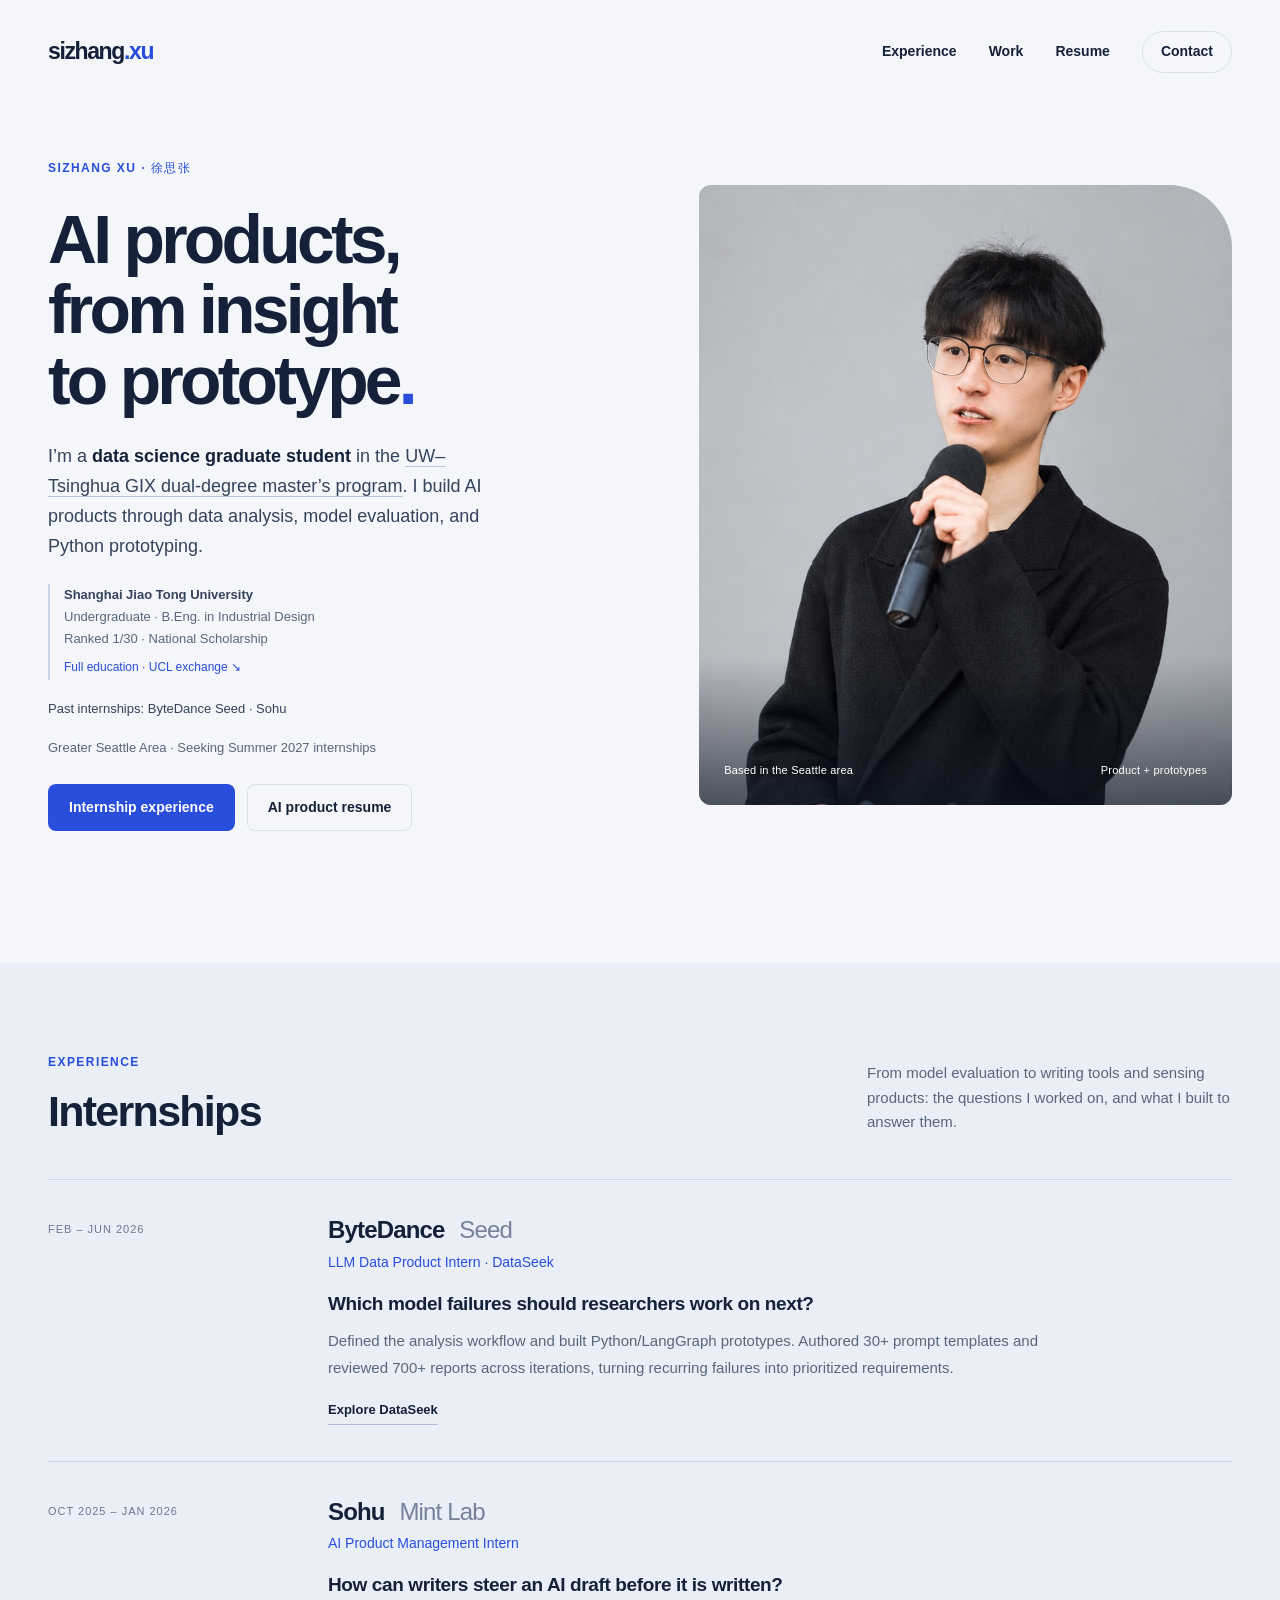
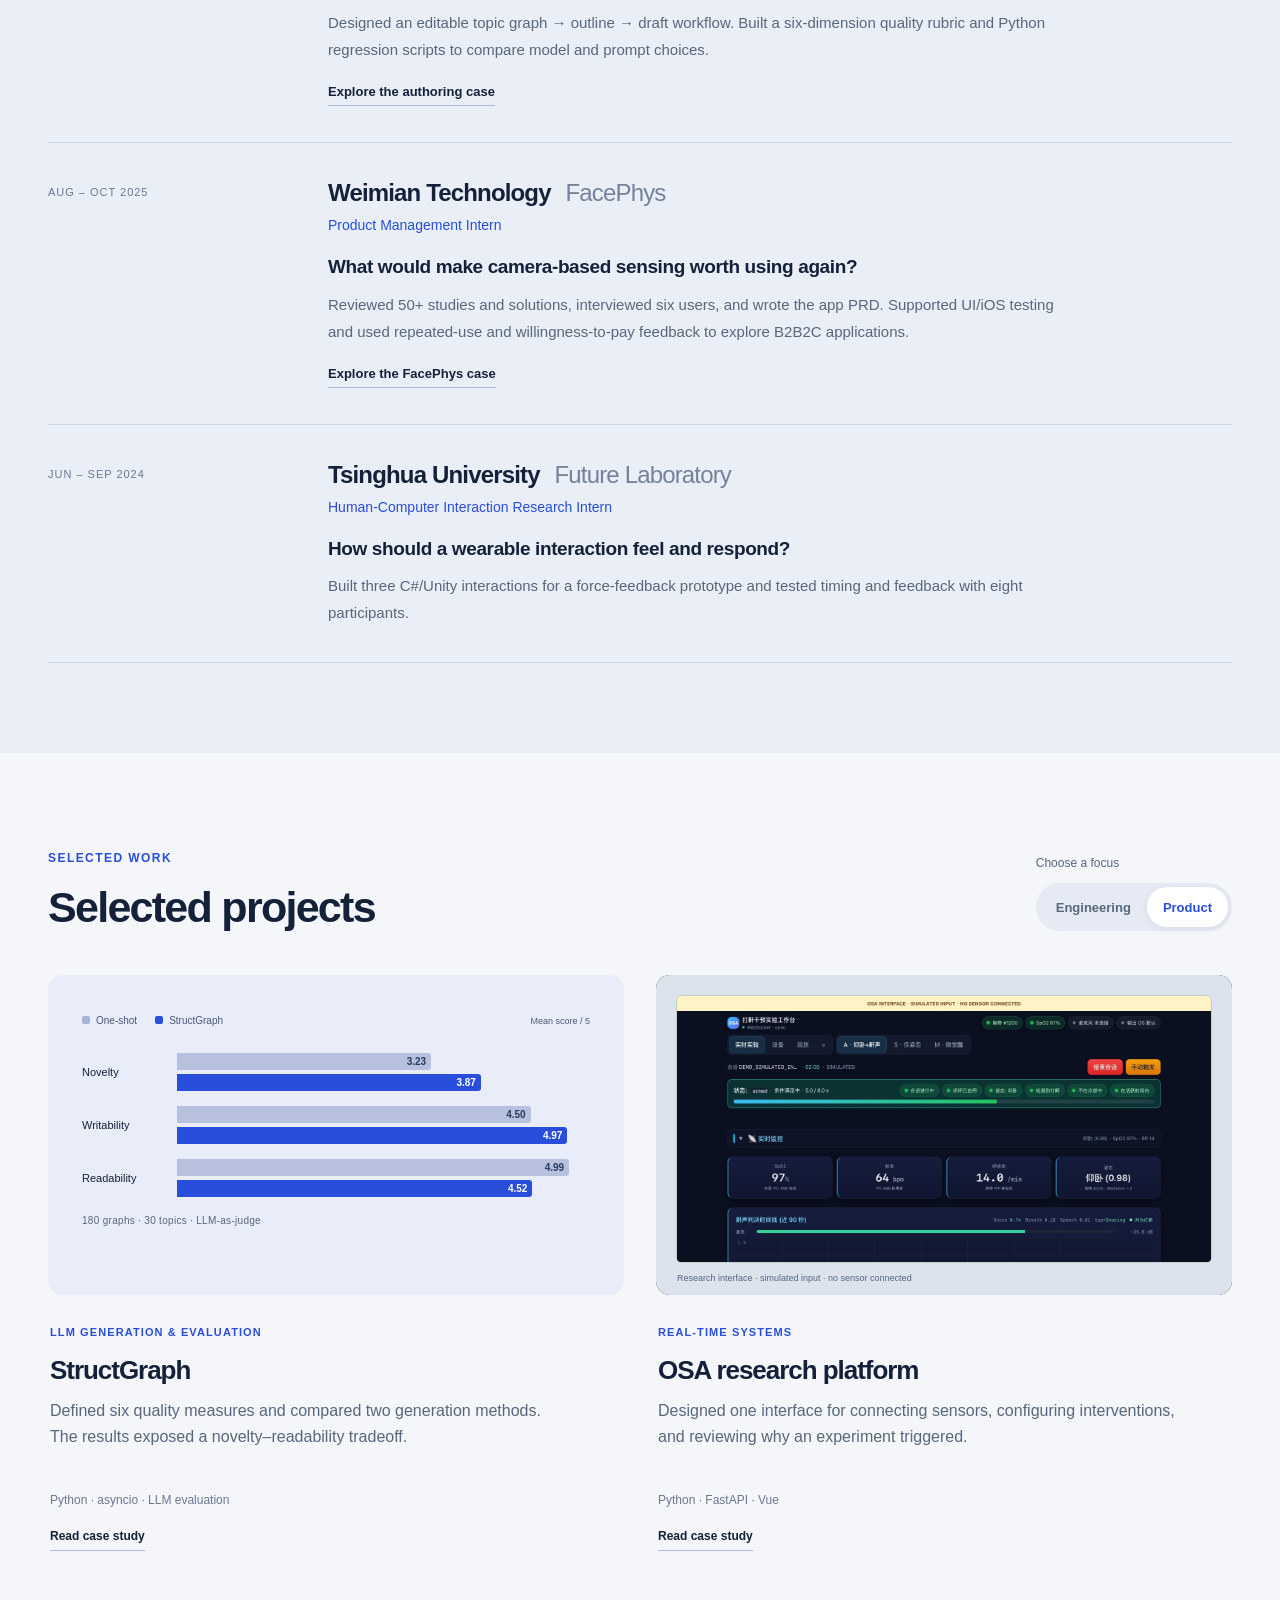
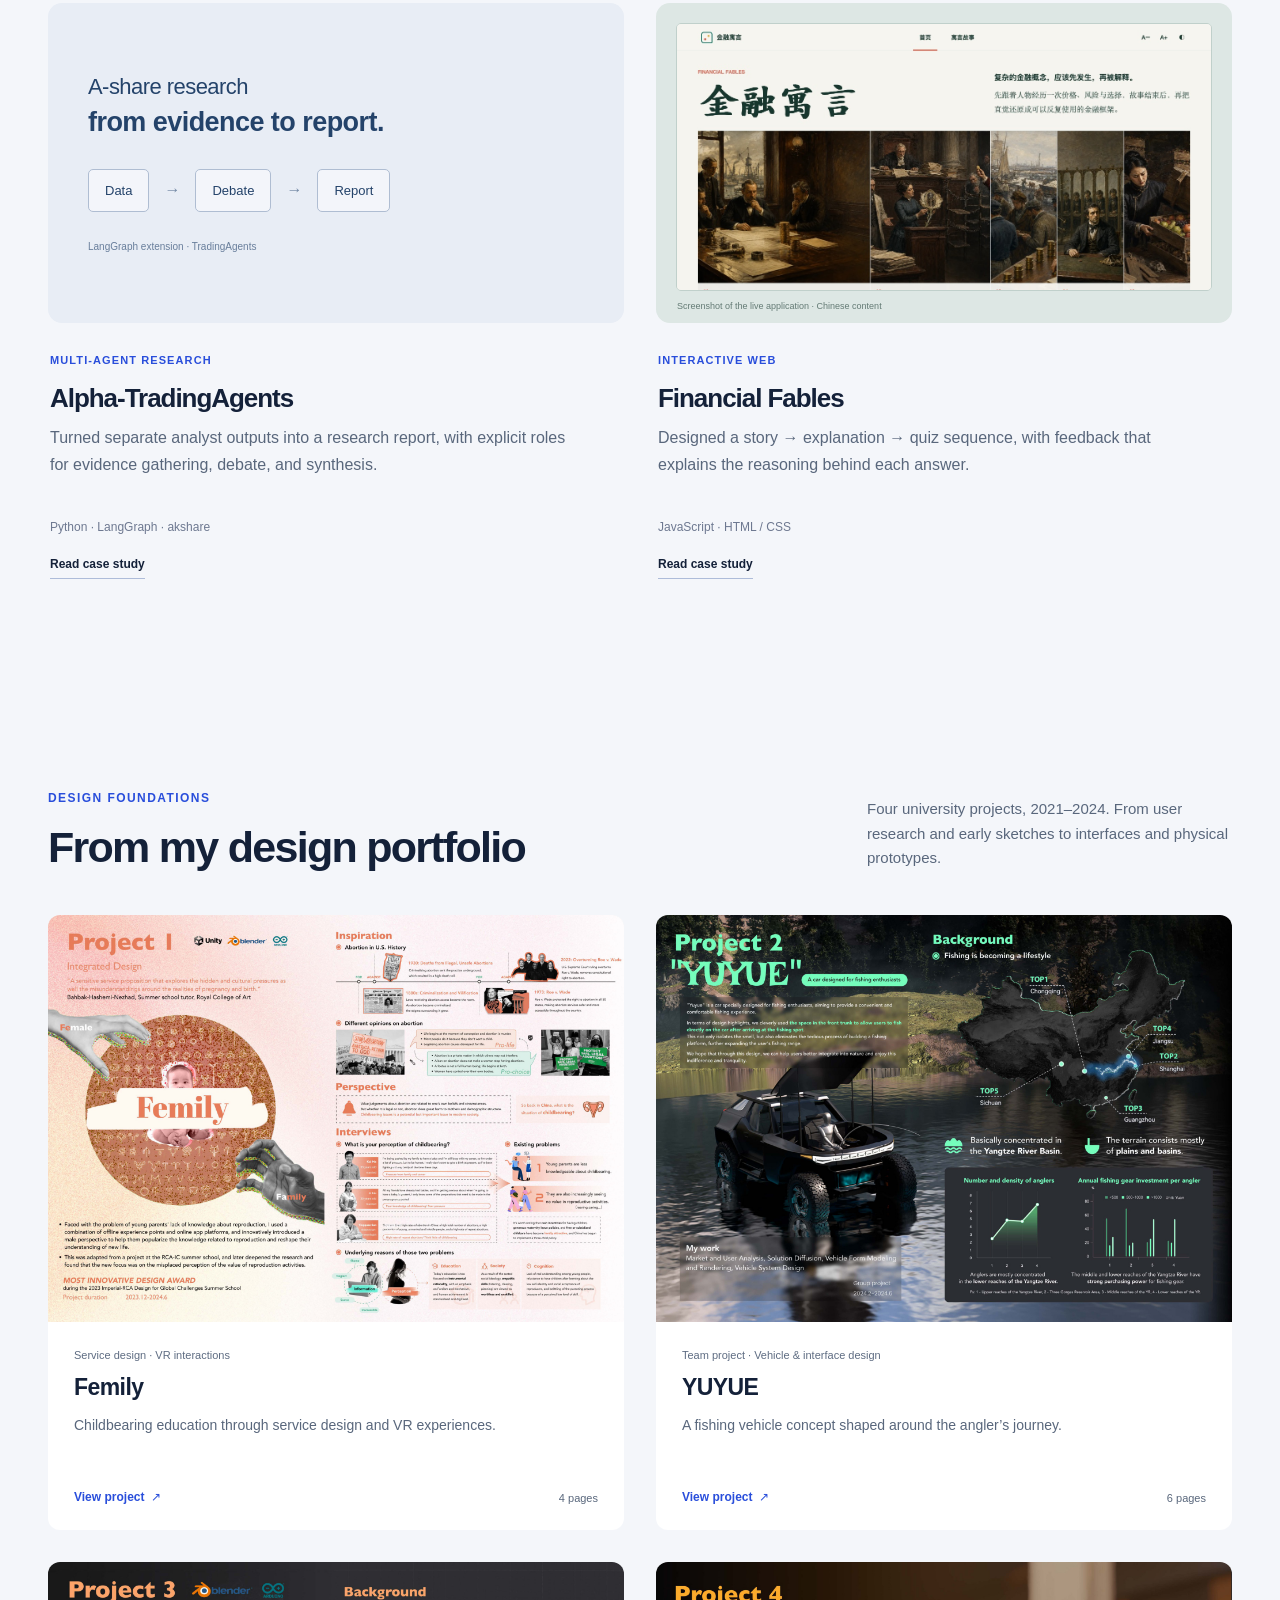
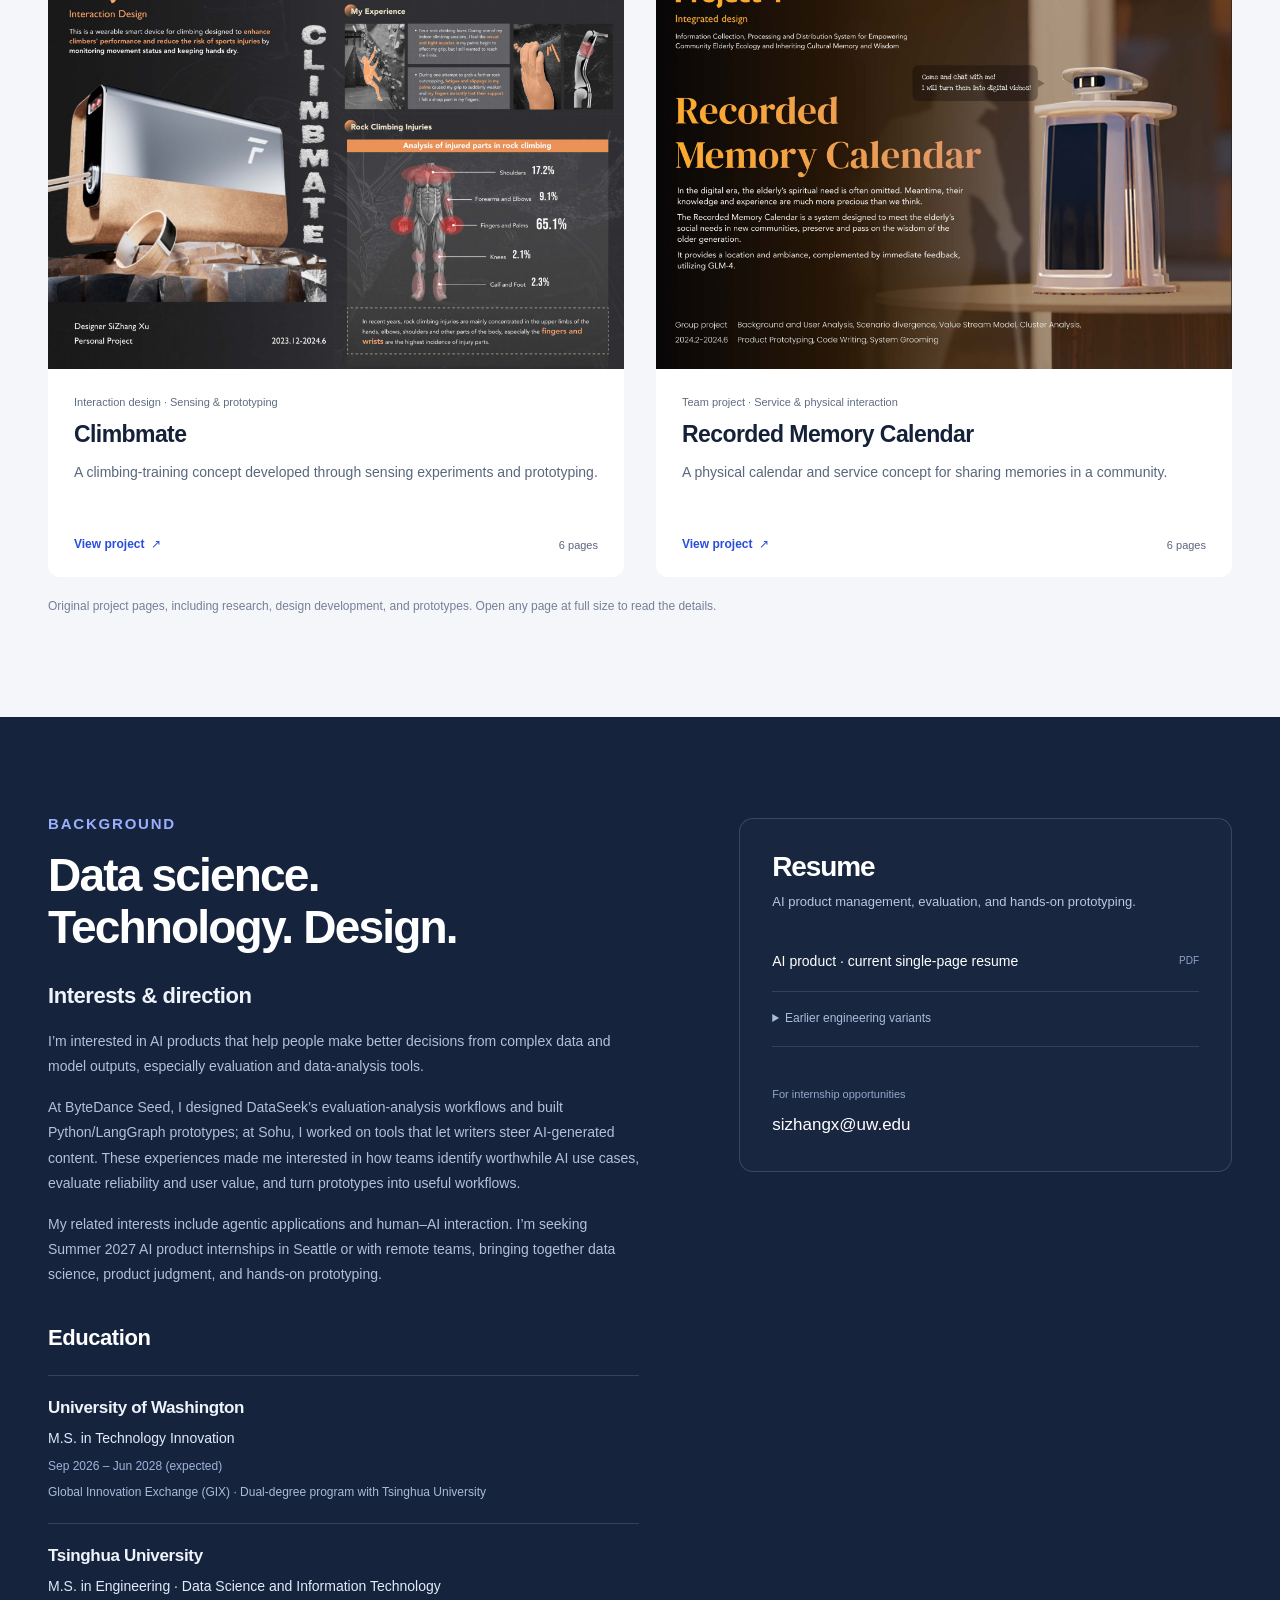
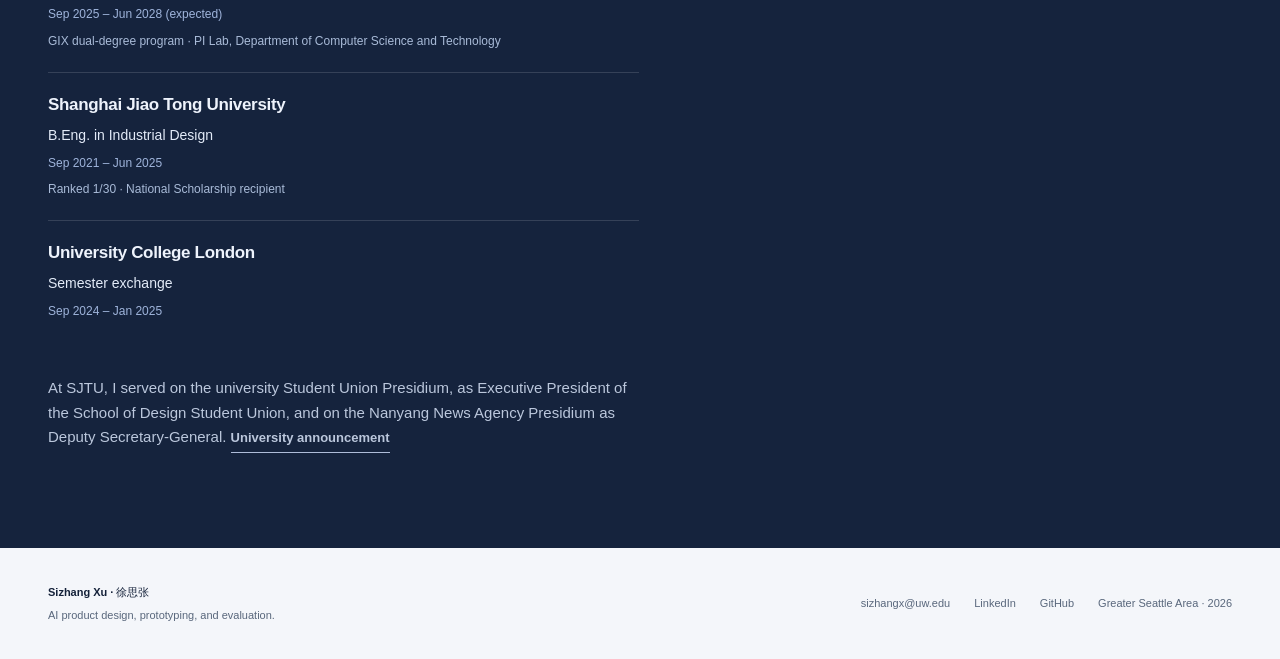
==== commit 7e15db2f: "Add AI product interests and internship goals to background" ====
--- a/index.html
+++ b/index.html
@@ -1,12 +1,12 @@
-<!doctype html><html lang="en"><head><meta charset="utf-8"><meta name="viewport" content="width=device-width,initial-scale=1"><meta name="description" content="Sizhang Xu connects data science and AI product development through Python prototyping, data analysis, and model evaluation. UW–Tsinghua GIX graduate student; previous internships at ByteDance Seed and Sohu."><meta name="theme-color" content="#f4f6fa"><title>AI Product &amp; Prototyping · Sizhang Xu</title><link rel="icon" href="assets/favicon.svg" type="image/svg+xml"><link rel="stylesheet" href="styles.css?v=20261101-introduction"><script src="app.js?v=20261029-refined" defer></script><link rel="canonical" href="https://xuxu8421.github.io/"><meta property="og:url" content="https://xuxu8421.github.io/"><meta property="og:type" content="website"><meta property="og:site_name" content="Sizhang Xu"><meta property="og:title" content="AI Product &amp; Prototyping · Sizhang Xu"><meta property="og:description" content="Sizhang Xu connects data science and AI product development through Python prototyping, data analysis, and model evaluation. UW–Tsinghua GIX graduate student; previous internships at ByteDance Seed and Sohu."></head><body><a class="skip" href="#main">Skip to content</a><header class="nav wrap"><a class="wordmark" href="index.html" aria-label="Sizhang Xu home">sizhang<span>.xu</span></a><nav aria-label="Main navigation"><a href="index.html#experience">Experience</a><a href="index.html#work">Work</a><a href="index.html#resume">Resume</a><a class="contact-link" href="mailto:sizhangx@uw.edu">Contact</a></nav></header><main id="main"><section class="hero wrap"><div class="hero-copy"><p class="eyebrow">SIZHANG XU · 徐思张</p><h1>AI products,<br>from insight<br>to prototype<span>.</span></h1><div class="hero-introduction"><p class="hero-summary">I’m a <strong>data science graduate student</strong> in the <a href="#education">UW–Tsinghua GIX dual-degree master’s program</a>. I build AI products through data analysis, model evaluation, and Python prototyping.</p><div class="hero-academic"><p><strong>Shanghai Jiao Tong University</strong></p><p>Undergraduate · B.Eng. in Industrial Design</p><p>Ranked 1/30 · National Scholarship</p><a href="#education">Full education · UCL exchange <span aria-hidden="true">↘</span></a></div><p class="hero-previous">Past internships: ByteDance Seed · Sohu</p></div><p class="hero-context">Greater Seattle Area · Seeking Summer 2027 internships</p><div class="hero-actions"><a class="button primary" href="#experience">Internship experience</a><a class="button secondary" id="primaryResume" href="resumes/sizhang-xu-ai-product.pdf?v=20261029-refined" target="_blank" rel="noopener">AI product resume</a></div></div><figure class="portrait"><img src="assets/sizhang-speaking-color.jpg" alt="Sizhang Xu speaking at an event" width="1024" height="1536" fetchpriority="high"><figcaption><span>Based in the Seattle area</span><span>Product + prototypes</span></figcaption></figure></section>
+<!doctype html><html lang="en"><head><meta charset="utf-8"><meta name="viewport" content="width=device-width,initial-scale=1"><meta name="description" content="Sizhang Xu connects data science and AI product development through Python prototyping, data analysis, and model evaluation. UW–Tsinghua GIX graduate student; previous internships at ByteDance Seed and Sohu."><meta name="theme-color" content="#f4f6fa"><title>AI Product &amp; Prototyping · Sizhang Xu</title><link rel="icon" href="assets/favicon.svg" type="image/svg+xml"><link rel="stylesheet" href="styles.css?v=20261101-interests"><script src="app.js?v=20261029-refined" defer></script><link rel="canonical" href="https://xuxu8421.github.io/"><meta property="og:url" content="https://xuxu8421.github.io/"><meta property="og:type" content="website"><meta property="og:site_name" content="Sizhang Xu"><meta property="og:title" content="AI Product &amp; Prototyping · Sizhang Xu"><meta property="og:description" content="Sizhang Xu connects data science and AI product development through Python prototyping, data analysis, and model evaluation. UW–Tsinghua GIX graduate student; previous internships at ByteDance Seed and Sohu."></head><body><a class="skip" href="#main">Skip to content</a><header class="nav wrap"><a class="wordmark" href="index.html" aria-label="Sizhang Xu home">sizhang<span>.xu</span></a><nav aria-label="Main navigation"><a href="index.html#experience">Experience</a><a href="index.html#work">Work</a><a href="index.html#resume">Resume</a><a class="contact-link" href="mailto:sizhangx@uw.edu">Contact</a></nav></header><main id="main"><section class="hero wrap"><div class="hero-copy"><p class="eyebrow">SIZHANG XU · 徐思张</p><h1>AI products,<br>from insight<br>to prototype<span>.</span></h1><div class="hero-introduction"><p class="hero-summary">I’m a <strong>data science graduate student</strong> in the <a href="#education">UW–Tsinghua GIX dual-degree master’s program</a>. I build AI products through data analysis, model evaluation, and Python prototyping.</p><div class="hero-academic"><p><strong>Shanghai Jiao Tong University</strong></p><p>Undergraduate · B.Eng. in Industrial Design</p><p>Ranked 1/30 · National Scholarship</p><a href="#education">Full education · UCL exchange <span aria-hidden="true">↘</span></a></div><p class="hero-previous">Past internships: ByteDance Seed · Sohu</p></div><p class="hero-context">Greater Seattle Area · Seeking Summer 2027 internships</p><div class="hero-actions"><a class="button primary" href="#experience">Internship experience</a><a class="button secondary" id="primaryResume" href="resumes/sizhang-xu-ai-product.pdf?v=20261029-refined" target="_blank" rel="noopener">AI product resume</a></div></div><figure class="portrait"><img src="assets/sizhang-speaking-color.jpg" alt="Sizhang Xu speaking at an event" width="1024" height="1536" fetchpriority="high"><figcaption><span>Based in the Seattle area</span><span>Product + prototypes</span></figcaption></figure></section>
 <section class="experience-section" id="experience"><div class="wrap"><div class="section-heading"><div><p class="eyebrow">EXPERIENCE</p><h2>Internships</h2></div><p>From model evaluation to writing tools and sensing products: the questions I worked on, and what I built to answer them.</p></div><div class="timeline"><article><div class="timeline-date">FEB – JUN 2026</div><div><h3>ByteDance <span>Seed</span></h3><h4>LLM Data Product Intern · DataSeek</h4><p><span class="experience-question">Which model failures should researchers work on next?</span><span class="experience-contribution">Defined the analysis workflow and built Python/LangGraph prototypes. Authored 30+ prompt templates and reviewed 700+ reports across iterations, turning recurring failures into prioritized requirements.</span></p><a class="text-link" href="evaluation.html">Explore DataSeek</a></div></article><article><div class="timeline-date">OCT 2025 – JAN 2026</div><div><h3>Sohu <span>Mint Lab</span></h3><h4>AI Product Management Intern</h4><p><span class="experience-question">How can writers steer an AI draft before it is written?</span><span class="experience-contribution">Designed an editable topic graph → outline → draft workflow. Built a six-dimension quality rubric and Python regression scripts to compare model and prompt choices.</span></p><a class="text-link" href="authoring.html">Explore the authoring case</a></div></article><article><div class="timeline-date">AUG – OCT 2025</div><div><h3>Weimian Technology <span>FacePhys</span></h3><h4>Product Management Intern</h4><p><span class="experience-question">What would make camera-based sensing worth using again?</span><span class="experience-contribution">Reviewed 50+ studies and solutions, interviewed six users, and wrote the app PRD. Supported UI/iOS testing and used repeated-use and willingness-to-pay feedback to explore B2B2C applications.</span></p><a class="text-link" href="facephys.html">Explore the FacePhys case</a></div></article><article><div class="timeline-date">JUN – SEP 2024</div><div><h3>Tsinghua University <span>Future Laboratory</span></h3><h4>Human-Computer Interaction Research Intern</h4><p><span class="experience-question">How should a wearable interaction feel and respond?</span><span class="experience-contribution">Built three C#/Unity interactions for a force-feedback prototype and tested timing and feedback with eight participants.</span></p></div></article></div></div></section>
 <section class="wrap work-section" id="work"><div class="section-heading"><div><p class="eyebrow">SELECTED WORK</p><h2>Selected projects</h2></div><div class="lens-controls"><span>Choose a focus</span><div role="group" aria-label="Project perspective"><button type="button" data-lens="engineering" aria-pressed="false">Engineering</button><button type="button" data-lens="product" aria-pressed="true">Product</button></div></div></div><div class="project-grid"><article class="project" data-project="structgraph" data-order-engineering="1" data-order-product="0" data-visible="both" ><a class="project-art art-structgraph" href="structgraph.html" aria-label="Read LLM generation &amp; evaluation case study"><div class="chart"><div class="chart-legend"><span class="baseline-key">One-shot</span><span class="method-key">StructGraph</span><span>Mean score / 5</span></div><div class="chart-row"><span>Novelty</span><div class="bar-pair"><div class="bar baseline" style="--value:64.666%"><b>3.23</b></div><div class="bar method" style="--value:77.33399999999999%"><b>3.87</b></div></div></div><div class="chart-row"><span>Writability</span><div class="bar-pair"><div class="bar baseline" style="--value:90.0%"><b>4.50</b></div><div class="bar method" style="--value:99.33400000000002%"><b>4.97</b></div></div></div><div class="chart-row"><span>Readability</span><div class="bar-pair"><div class="bar baseline" style="--value:99.778%"><b>4.99</b></div><div class="bar method" style="--value:90.44399999999999%"><b>4.52</b></div></div></div><p class="chart-note">180 graphs · 30 topics · LLM-as-judge</p></div></a><div class="project-copy"><span class="eyebrow">LLM generation & evaluation</span><h3><a href="structgraph.html">StructGraph</a></h3><p class="lens-copy" data-engineering="Built a resumable async evaluation runner with bounded concurrency, retries, and JSON recovery; compared 180 generated outputs." data-product="Defined six quality measures and compared two generation methods. The results exposed a novelty–readability tradeoff.">Defined six quality measures and compared two generation methods. The results exposed a novelty–readability tradeoff.</p><div class="project-meta">Python · asyncio · LLM evaluation</div><div class="project-links"><a class="text-link" href="structgraph.html">Read case study</a></div></div></article><article class="project" data-project="osa" data-order-engineering="0" data-order-product="1" data-visible="both" ><a class="project-art art-osa" href="osa.html" aria-label="Read Real-time systems case study"><figure class="screen-visual osa-screen"><img src="assets/osa-console-simulated.jpg" alt="OSA Vue application showing an armed controller, trigger conditions and simulated sensor values" width="1440" height="1020" loading="lazy"><figcaption>Research interface · simulated input · no sensor connected</figcaption></figure></a><div class="project-copy"><span class="eyebrow">Real-time systems</span><h3><a href="osa.html">OSA research platform</a></h3><p class="lens-copy" data-engineering="Isolated audio capture, inference, and BLE I/O across threads and event loops; streamed runtime state to a Vue console." data-product="Designed one interface for connecting sensors, configuring interventions, and reviewing why an experiment triggered.">Designed one interface for connecting sensors, configuring interventions, and reviewing why an experiment triggered.</p><div class="project-meta">Python · FastAPI · Vue</div><div class="project-links"><a class="text-link" href="osa.html">Read case study</a></div></div></article><article class="project" data-project="alpha" data-order-engineering="2" data-order-product="2" data-visible="both" ><a class="project-art art-alpha" href="alpha.html" aria-label="Read Multi-agent research case study"><div class="alpha-cover"><div class="alpha-cover-title">A-share research<br><strong>from evidence to report.</strong></div><div class="alpha-cover-flow"><span>Data</span><i>→</i><span>Debate</span><i>→</i><span>Report</span></div><small>LangGraph extension · TradingAgents</small></div></a><div class="project-copy"><span class="eyebrow">Multi-agent research</span><h3><a href="alpha.html">Alpha-TradingAgents</a></h3><p class="lens-copy" data-engineering="Extended TradingAgents with A-share adapters, retry backoff, and custom LangGraph nodes for policy analysis and report generation." data-product="Turned separate analyst outputs into a research report, with explicit roles for evidence gathering, debate, and synthesis.">Turned separate analyst outputs into a research report, with explicit roles for evidence gathering, debate, and synthesis.</p><div class="project-meta">Python · LangGraph · akshare</div><div class="project-links"><a class="text-link" href="alpha.html">Read case study</a></div></div></article><article class="project" data-project="reader" data-order-engineering="3" data-order-product="3" data-visible="both" ><a class="project-art art-reader" href="reader.html" aria-label="Read Interactive web case study"><figure class="screen-visual"><img src="assets/reader-interface.jpg" alt="Financial Fables: the deployed reading application with illustrated stories and text-size controls" width="1280" height="850" loading="lazy"><figcaption>Screenshot of the live application · Chinese content</figcaption></figure></a><div class="project-copy"><span class="eyebrow">Interactive web</span><h3><a href="reader.html">Financial Fables</a></h3><p class="lens-copy" data-engineering="Implemented browser-history routing, persistent reading status, and keyboard navigation; optimized responsive image delivery." data-product="Designed a story → explanation → quiz sequence, with feedback that explains the reasoning behind each answer.">Designed a story → explanation → quiz sequence, with feedback that explains the reasoning behind each answer.</p><div class="project-meta">JavaScript · HTML / CSS</div><div class="project-links"><a class="text-link" href="reader.html">Read case study</a></div></div></article></div></section>
 <section class="wrap archive-section" id="design"><div class="section-heading"><div><p class="eyebrow">DESIGN FOUNDATIONS</p><h2>From my design portfolio</h2></div><p>Four university projects, 2021–2024. From user research and early sketches to interfaces and physical prototypes.</p></div><div class="archive-grid"><button type="button" class="gallery-card" data-gallery="femily" aria-label="Open Femily, 4 portfolio pages"><img src="assets/design-3.jpg" data-slides="assets/design-3.jpg,assets/design-4.jpg,assets/design-5.jpg,assets/design-6.jpg" alt="Femily original design portfolio cover" width="2000" height="1414" loading="lazy"><span><small class="design-tag">Service design · VR interactions</small><strong>Femily</strong><span class="design-description">Childbearing education through service design and VR experiences.</span><span class="gallery-cta">View project <span aria-hidden="true">↗</span><small>4 pages</small></span></span></button><button type="button" class="gallery-card" data-gallery="yuyue" aria-label="Open YUYUE, 6 portfolio pages"><img src="assets/design-7.jpg" data-slides="assets/design-7.jpg,assets/design-8.jpg,assets/design-9.jpg,assets/design-10.jpg,assets/design-11.jpg,assets/design-12.jpg" alt="YUYUE original design portfolio cover" width="2000" height="1414" loading="lazy"><span><small class="design-tag">Team project · Vehicle & interface design</small><strong>YUYUE</strong><span class="design-description">A fishing vehicle concept shaped around the angler’s journey.</span><span class="gallery-cta">View project <span aria-hidden="true">↗</span><small>6 pages</small></span></span></button><button type="button" class="gallery-card" data-gallery="climbmate" aria-label="Open Climbmate, 6 portfolio pages"><img src="assets/design-13.jpg" data-slides="assets/design-13.jpg,assets/design-14.jpg,assets/design-15.jpg,assets/design-16.jpg,assets/design-17.jpg,assets/design-18.jpg" alt="Climbmate original design portfolio cover" width="2000" height="1414" loading="lazy"><span><small class="design-tag">Interaction design · Sensing & prototyping</small><strong>Climbmate</strong><span class="design-description">A climbing-training concept developed through sensing experiments and prototyping.</span><span class="gallery-cta">View project <span aria-hidden="true">↗</span><small>6 pages</small></span></span></button><button type="button" class="gallery-card" data-gallery="memory" aria-label="Open Recorded Memory Calendar, 6 portfolio pages"><img src="assets/design-19.jpg" data-slides="assets/design-19.jpg,assets/design-20.jpg,assets/design-21.jpg,assets/design-22.jpg,assets/design-23.jpg,assets/design-24.jpg" alt="Recorded Memory Calendar original design portfolio cover" width="2000" height="1414" loading="lazy"><span><small class="design-tag">Team project · Service & physical interaction</small><strong>Recorded Memory Calendar</strong><span class="design-description">A physical calendar and service concept for sharing memories in a community.</span><span class="gallery-cta">View project <span aria-hidden="true">↗</span><small>6 pages</small></span></span></button></div><p class="subtle">Original project pages, including research, design development, and prototypes. Open any page at full size to read the details.</p></section>
-<section class="about-section" id="resume"><div class="wrap about-grid"><div><p class="eyebrow">BACKGROUND</p><h2>Data science.<br>Technology. Design.</h2><div class="education" id="education" aria-labelledby="education-heading">
+<section class="about-section" id="resume"><div class="wrap about-grid"><div><p class="eyebrow">BACKGROUND</p><h2>Data science.<br>Technology. Design.</h2><div class="background-interests" id="interests" aria-labelledby="interests-heading"><h3 id="interests-heading">Interests &amp; direction</h3><p>I’m interested in AI products that help people make better decisions from complex data and model outputs, especially evaluation and data-analysis tools.</p><p>At ByteDance Seed, I designed DataSeek’s evaluation-analysis workflows and built Python/LangGraph prototypes; at Sohu, I worked on tools that let writers steer AI-generated content. These experiences made me interested in how teams identify worthwhile AI use cases, evaluate reliability and user value, and turn prototypes into useful workflows.</p><p>My related interests include agentic applications and human–AI interaction. I’m seeking Summer 2027 AI product internships in Seattle or with remote teams, bringing together data science, product judgment, and hands-on prototyping.</p></div><div class="education" id="education" aria-labelledby="education-heading">
 <h3 id="education-heading">Education</h3>
 <article><h4>University of Washington</h4><p class="education-degree">M.S. in Technology Innovation</p><p class="education-date">Sep 2026 – Jun 2028 (expected)</p><p>Global Innovation Exchange (GIX) · Dual-degree program with Tsinghua University</p></article>
 <article><h4>Tsinghua University</h4><p class="education-degree">M.S. in Engineering · Data Science and Information Technology</p><p class="education-date">Sep 2025 – Jun 2028 (expected)</p><p>GIX dual-degree program · PI Lab, Department of Computer Science and Technology</p></article>
 <article><h4>Shanghai Jiao Tong University</h4><p class="education-degree">B.Eng. in Industrial Design</p><p class="education-date">Sep 2021 – Jun 2025</p><p>Ranked 1/30 · National Scholarship recipient</p></article>
 <article><h4>University College London</h4><p class="education-degree">Semester exchange</p><p class="education-date">Sep 2024 – Jan 2025</p></article>
-</div><p>At SJTU, I served on the university Student Union Presidium, as Executive President of the School of Design Student Union, and on the Nanyang News Agency Presidium as Deputy Secretary-General. <a class="text-link" href="https://news.sjtu.edu.cn/jdyw/20231120/190871.html" target="_blank" rel="noopener">University announcement</a></p><p>I bring user-centered design to technical product decisions: what an AI output lets someone do next, how they can edit it, and what evidence should guide the next iteration.</p></div><div class="resume-panel"><h3>Resume</h3><p>AI product management, evaluation, and hands-on prototyping.</p><a href="resumes/sizhang-xu-ai-product.pdf?v=20261029-refined" target="_blank" rel="noopener">AI product · current single-page resume <span>PDF</span></a><details class="more-resumes"><summary>Earlier engineering variants</summary><a href="resumes/sizhang-xu-fullstack.pdf" target="_blank" rel="noopener">Software engineering <span>PDF</span></a><a href="resumes/sizhang-xu-ai.pdf" target="_blank" rel="noopener">AI &amp; evaluation <span>PDF</span></a><a href="resumes/sizhang-xu-sde.pdf" target="_blank" rel="noopener">Systems / SDE <span>PDF</span></a><a href="resumes/sizhang-xu-ux.pdf" target="_blank" rel="noopener">UX engineering <span>PDF</span></a></details><div class="contact"><span>For internship opportunities</span><a href="mailto:sizhangx@uw.edu">sizhangx@uw.edu</a></div></div></div></section>
+</div><p>At SJTU, I served on the university Student Union Presidium, as Executive President of the School of Design Student Union, and on the Nanyang News Agency Presidium as Deputy Secretary-General. <a class="text-link" href="https://news.sjtu.edu.cn/jdyw/20231120/190871.html" target="_blank" rel="noopener">University announcement</a></p></div><div class="resume-panel"><h3>Resume</h3><p>AI product management, evaluation, and hands-on prototyping.</p><a href="resumes/sizhang-xu-ai-product.pdf?v=20261029-refined" target="_blank" rel="noopener">AI product · current single-page resume <span>PDF</span></a><details class="more-resumes"><summary>Earlier engineering variants</summary><a href="resumes/sizhang-xu-fullstack.pdf" target="_blank" rel="noopener">Software engineering <span>PDF</span></a><a href="resumes/sizhang-xu-ai.pdf" target="_blank" rel="noopener">AI &amp; evaluation <span>PDF</span></a><a href="resumes/sizhang-xu-sde.pdf" target="_blank" rel="noopener">Systems / SDE <span>PDF</span></a><a href="resumes/sizhang-xu-ux.pdf" target="_blank" rel="noopener">UX engineering <span>PDF</span></a></details><div class="contact"><span>For internship opportunities</span><a href="mailto:sizhangx@uw.edu">sizhangx@uw.edu</a></div></div></div></section>
 <dialog class="gallery-dialog" aria-labelledby="galleryTitle"><div class="gallery-toolbar"><h2 id="galleryTitle">Design portfolio</h2><button type="button" data-gallery-close aria-label="Close gallery">Close</button></div><a id="galleryFullSize" class="gallery-page-link" target="_blank" rel="noopener" aria-label="Open current portfolio page at full size"><img id="galleryImage" alt=""><span>Open this page at full size ↗</span></a><div class="gallery-toolbar"><button type="button" data-gallery-prev>Previous page</button><span id="galleryStatus" aria-live="polite"></span><button type="button" data-gallery-next>Next page</button></div></dialog></main><footer class="wrap footer"><div><strong>Sizhang Xu · 徐思张</strong><p>AI product design, prototyping, and evaluation.</p></div><div><a href="mailto:sizhangx@uw.edu">sizhangx@uw.edu</a><a href="https://www.linkedin.com/in/sizhang-xu-22938a28b/" target="_blank" rel="noopener noreferrer">LinkedIn</a><a href="https://github.com/xuxu8421" target="_blank" rel="noopener noreferrer">GitHub</a><span>Greater Seattle Area · 2026</span></div></footer></body></html>
--- a/styles.css
+++ b/styles.css
@@ -95,3 +95,10 @@
 .hero-copy .hero-context{margin-top:17px}
 .hero-copy .hero-actions{margin-top:25px}
 @media(max-width:760px){.hero-academic{margin-top:20px}.hero-academic p{font-size:12px}.hero-copy .hero-context{font-size:12px}}
+
+/* Product interests and current internship goals in the existing background section. */
+.background-interests{margin:30px 0 38px;scroll-margin-top:32px}
+.background-interests h3{font-size:22px;font-weight:550;letter-spacing:-.02em;margin-bottom:20px;color:#eef3fc}
+.background-interests p{font-size:14px;line-height:1.8;color:#b4c0d6}
+.background-interests p+p{margin-top:16px}
+@media(max-width:760px){.background-interests h3{font-size:21px}}
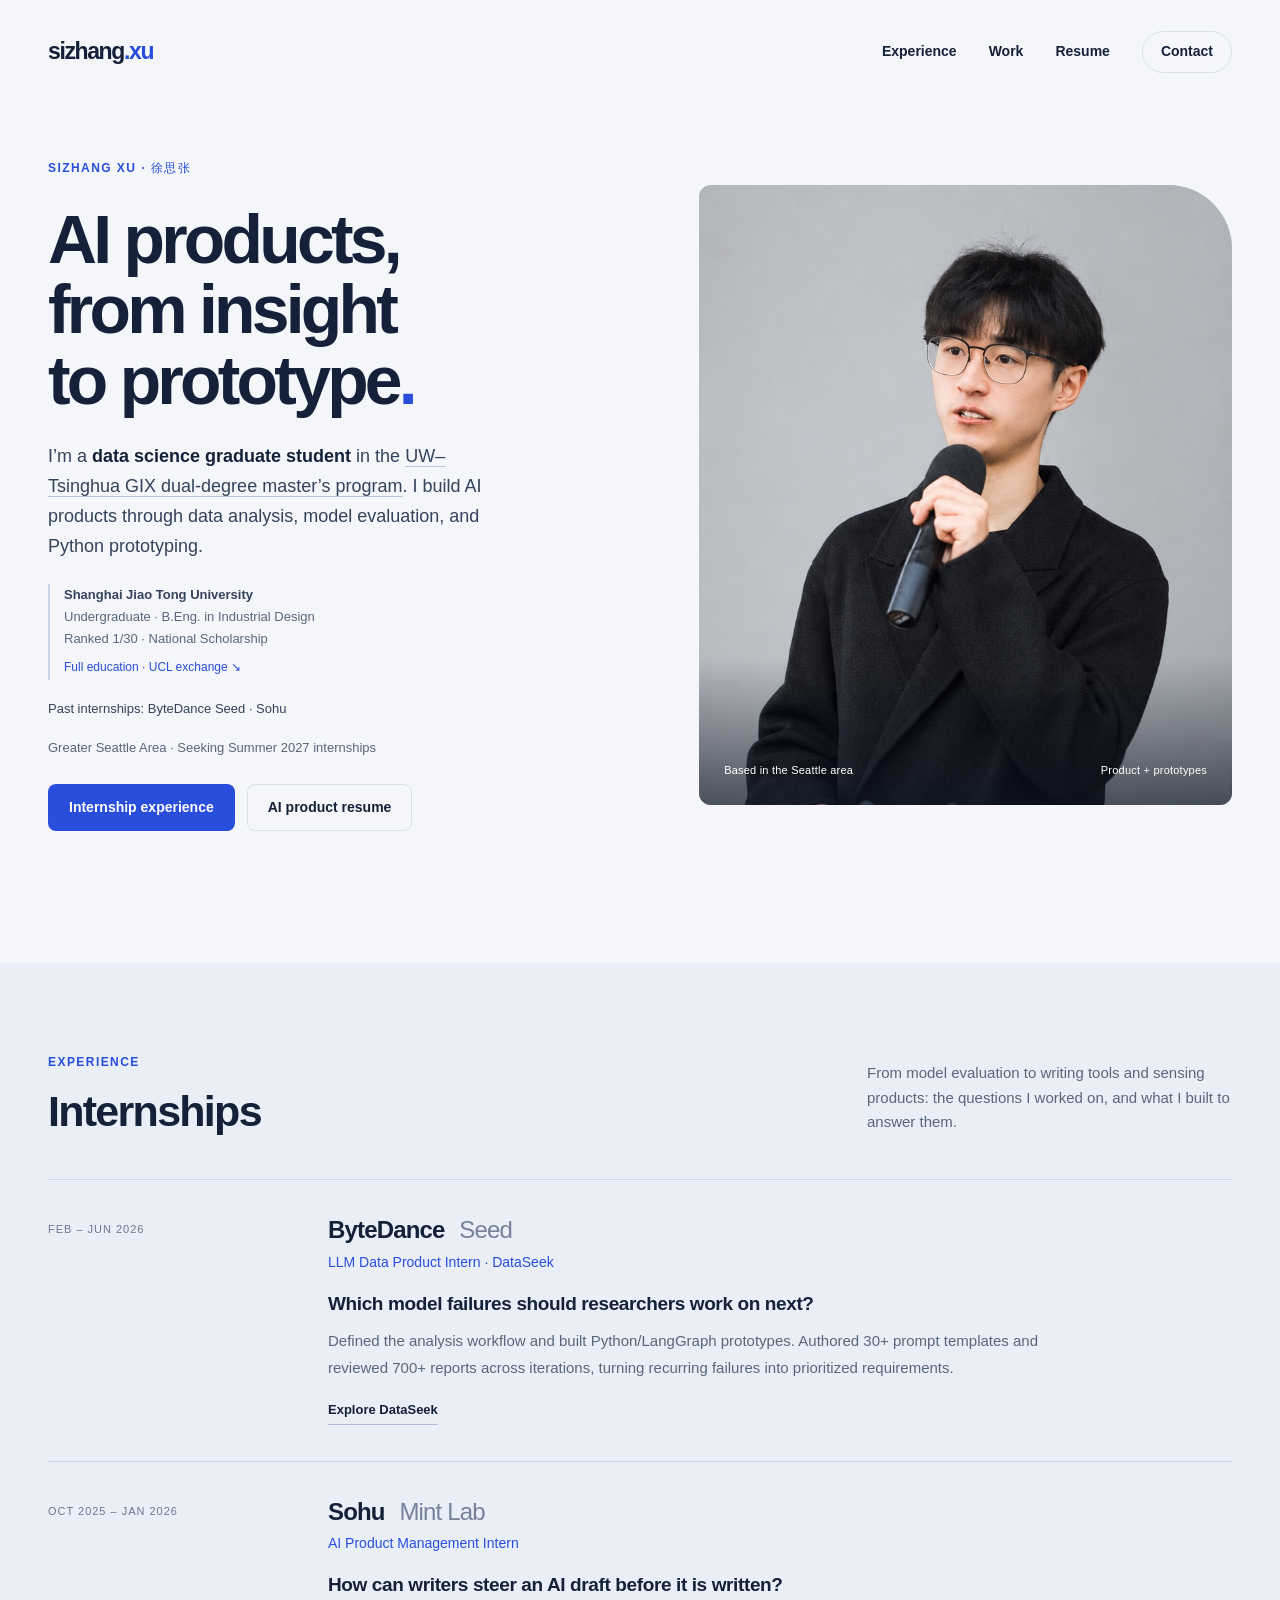
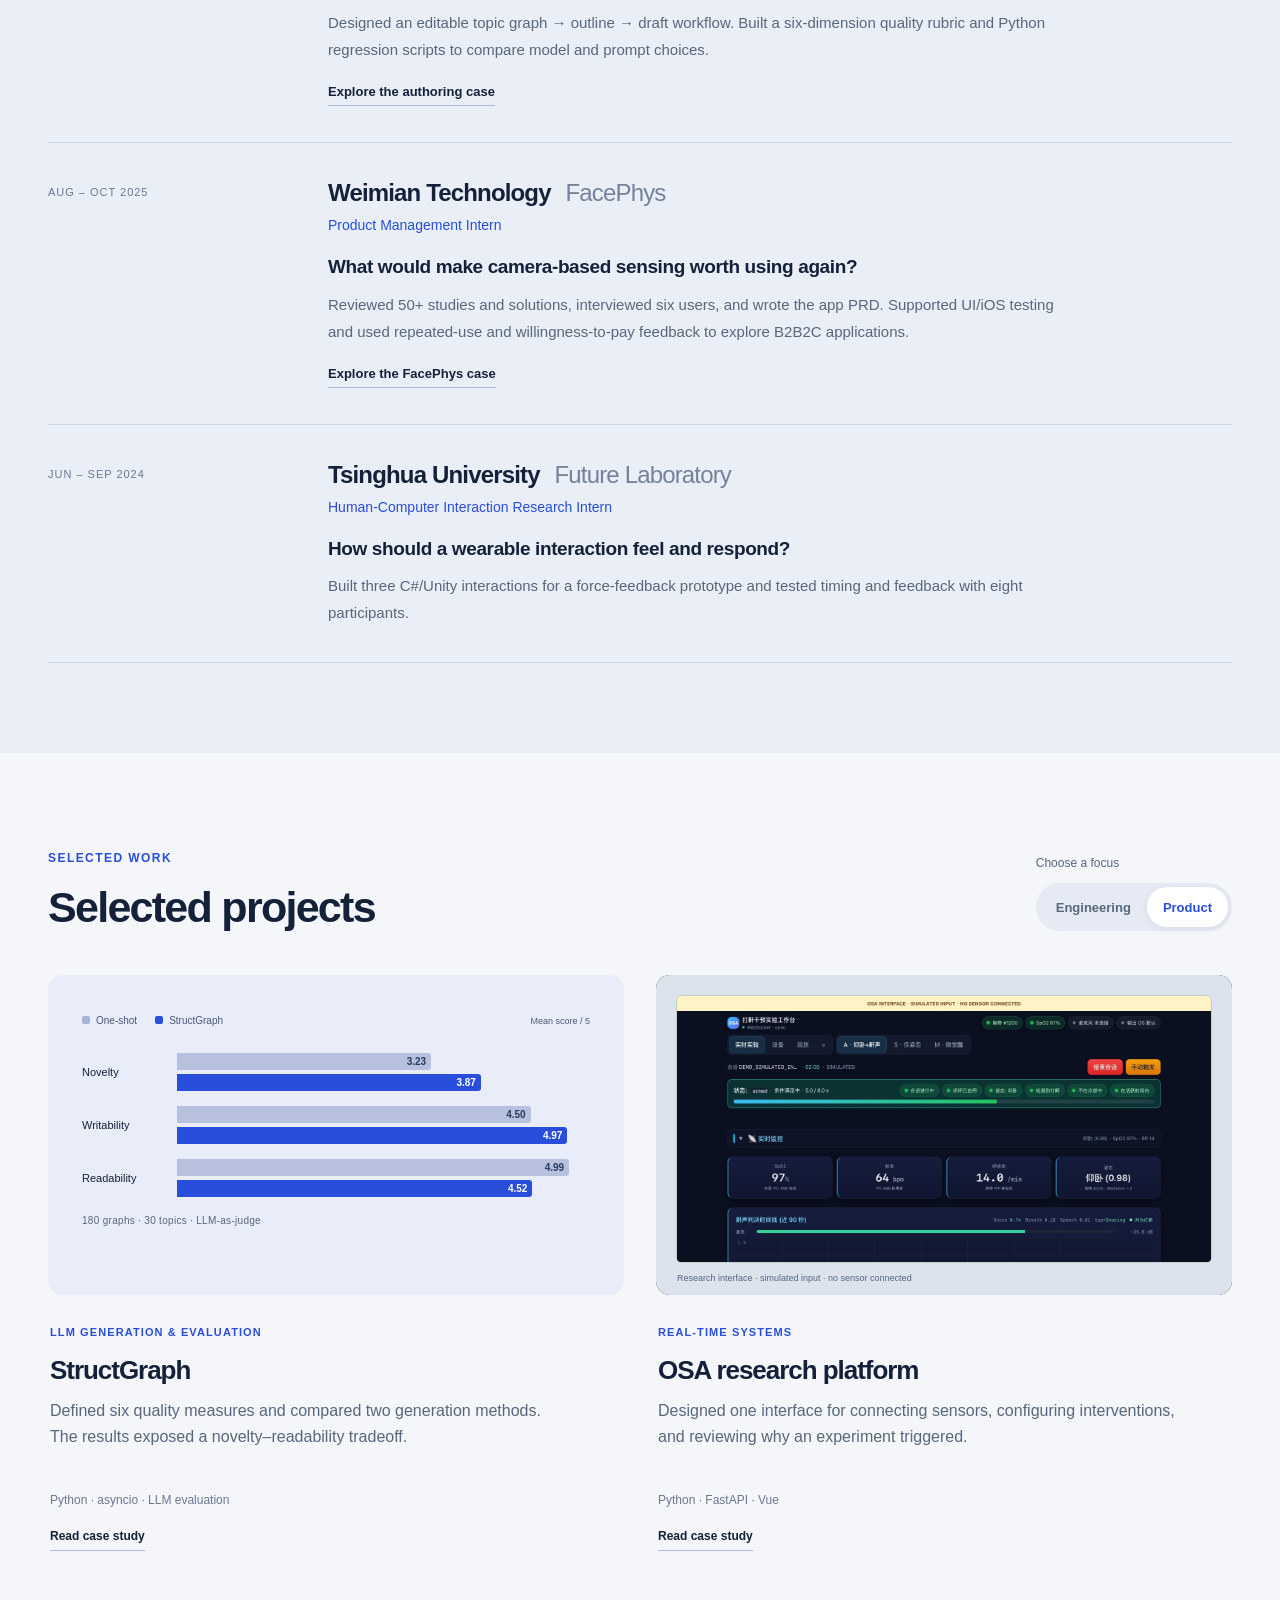
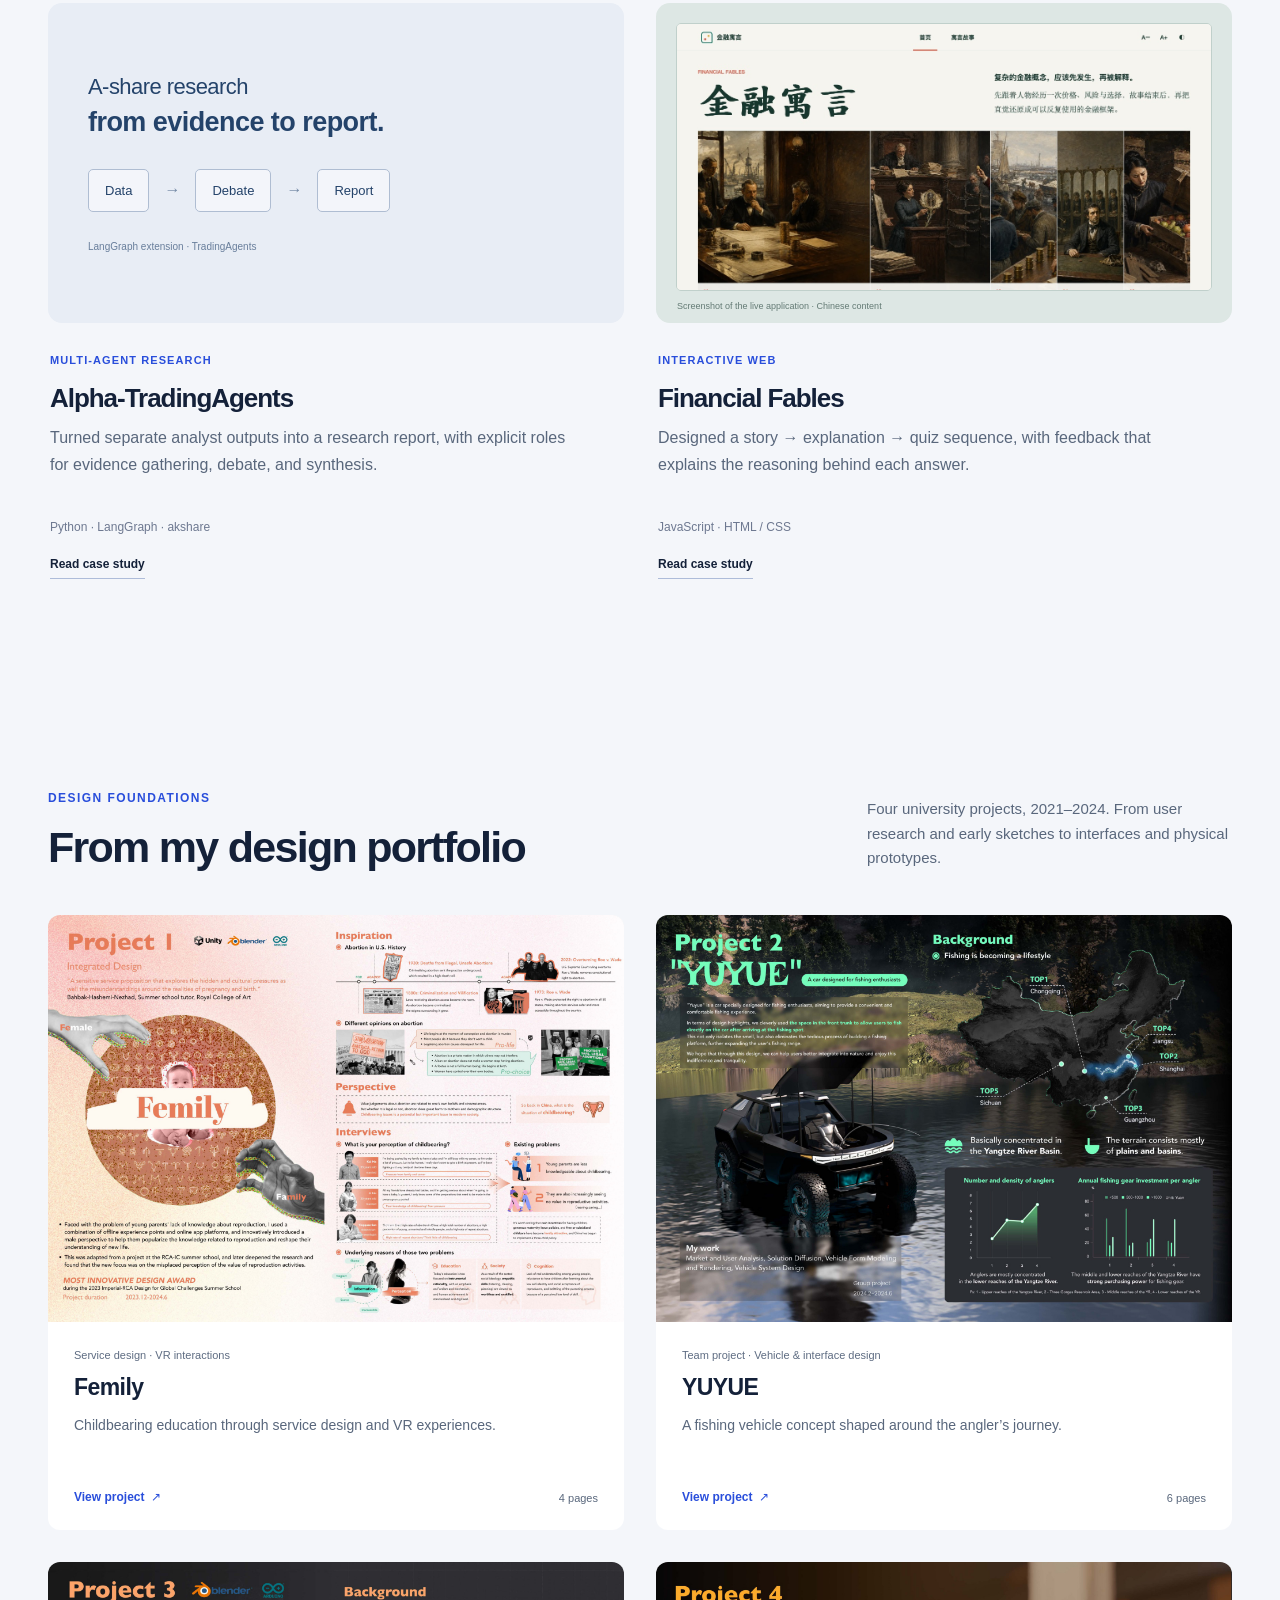
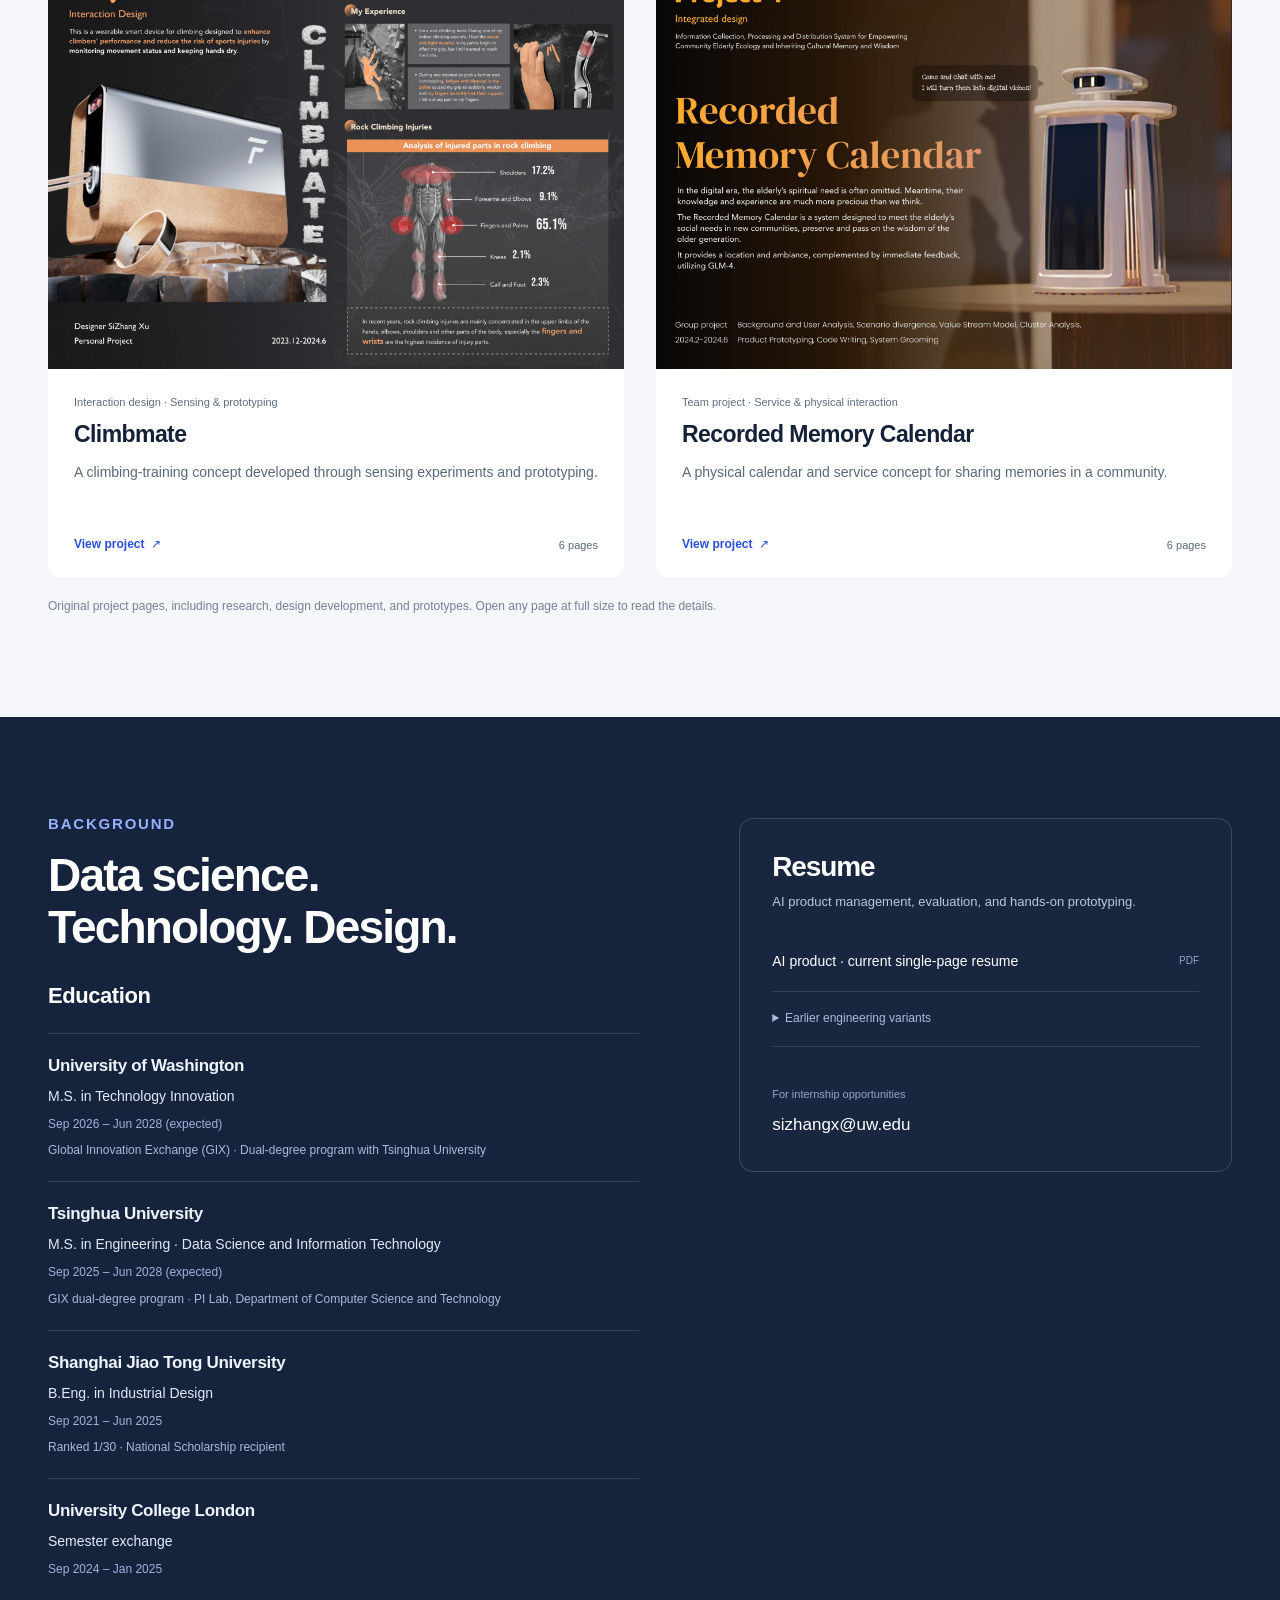
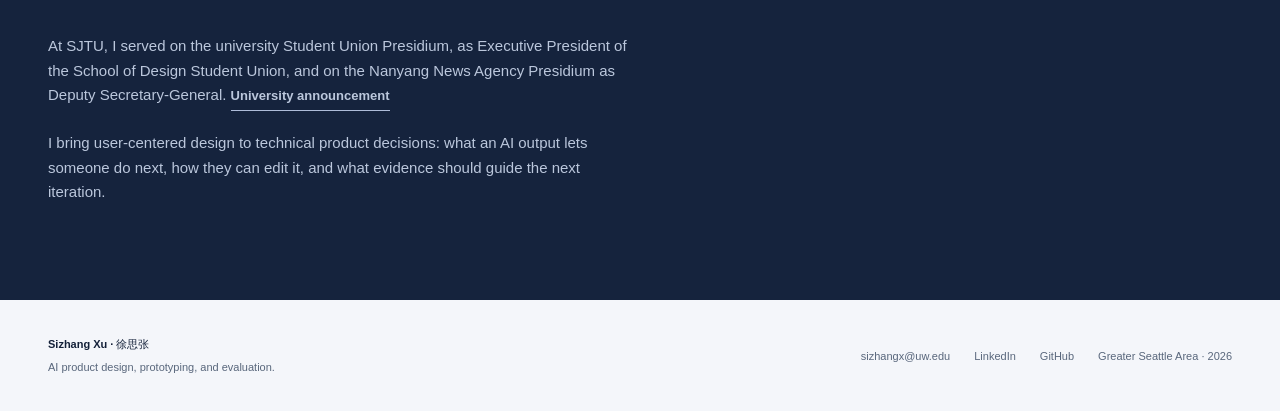
==== commit 0c5773af: "Revert "Add AI product interests and internship goals to background" This reverts commit 7e15db2f773" ====
--- a/index.html
+++ b/index.html
@@ -1,12 +1,12 @@
-<!doctype html><html lang="en"><head><meta charset="utf-8"><meta name="viewport" content="width=device-width,initial-scale=1"><meta name="description" content="Sizhang Xu connects data science and AI product development through Python prototyping, data analysis, and model evaluation. UW–Tsinghua GIX graduate student; previous internships at ByteDance Seed and Sohu."><meta name="theme-color" content="#f4f6fa"><title>AI Product &amp; Prototyping · Sizhang Xu</title><link rel="icon" href="assets/favicon.svg" type="image/svg+xml"><link rel="stylesheet" href="styles.css?v=20261101-interests"><script src="app.js?v=20261029-refined" defer></script><link rel="canonical" href="https://xuxu8421.github.io/"><meta property="og:url" content="https://xuxu8421.github.io/"><meta property="og:type" content="website"><meta property="og:site_name" content="Sizhang Xu"><meta property="og:title" content="AI Product &amp; Prototyping · Sizhang Xu"><meta property="og:description" content="Sizhang Xu connects data science and AI product development through Python prototyping, data analysis, and model evaluation. UW–Tsinghua GIX graduate student; previous internships at ByteDance Seed and Sohu."></head><body><a class="skip" href="#main">Skip to content</a><header class="nav wrap"><a class="wordmark" href="index.html" aria-label="Sizhang Xu home">sizhang<span>.xu</span></a><nav aria-label="Main navigation"><a href="index.html#experience">Experience</a><a href="index.html#work">Work</a><a href="index.html#resume">Resume</a><a class="contact-link" href="mailto:sizhangx@uw.edu">Contact</a></nav></header><main id="main"><section class="hero wrap"><div class="hero-copy"><p class="eyebrow">SIZHANG XU · 徐思张</p><h1>AI products,<br>from insight<br>to prototype<span>.</span></h1><div class="hero-introduction"><p class="hero-summary">I’m a <strong>data science graduate student</strong> in the <a href="#education">UW–Tsinghua GIX dual-degree master’s program</a>. I build AI products through data analysis, model evaluation, and Python prototyping.</p><div class="hero-academic"><p><strong>Shanghai Jiao Tong University</strong></p><p>Undergraduate · B.Eng. in Industrial Design</p><p>Ranked 1/30 · National Scholarship</p><a href="#education">Full education · UCL exchange <span aria-hidden="true">↘</span></a></div><p class="hero-previous">Past internships: ByteDance Seed · Sohu</p></div><p class="hero-context">Greater Seattle Area · Seeking Summer 2027 internships</p><div class="hero-actions"><a class="button primary" href="#experience">Internship experience</a><a class="button secondary" id="primaryResume" href="resumes/sizhang-xu-ai-product.pdf?v=20261029-refined" target="_blank" rel="noopener">AI product resume</a></div></div><figure class="portrait"><img src="assets/sizhang-speaking-color.jpg" alt="Sizhang Xu speaking at an event" width="1024" height="1536" fetchpriority="high"><figcaption><span>Based in the Seattle area</span><span>Product + prototypes</span></figcaption></figure></section>
+<!doctype html><html lang="en"><head><meta charset="utf-8"><meta name="viewport" content="width=device-width,initial-scale=1"><meta name="description" content="Sizhang Xu connects data science and AI product development through Python prototyping, data analysis, and model evaluation. UW–Tsinghua GIX graduate student; previous internships at ByteDance Seed and Sohu."><meta name="theme-color" content="#f4f6fa"><title>AI Product &amp; Prototyping · Sizhang Xu</title><link rel="icon" href="assets/favicon.svg" type="image/svg+xml"><link rel="stylesheet" href="styles.css?v=20261101-introduction"><script src="app.js?v=20261029-refined" defer></script><link rel="canonical" href="https://xuxu8421.github.io/"><meta property="og:url" content="https://xuxu8421.github.io/"><meta property="og:type" content="website"><meta property="og:site_name" content="Sizhang Xu"><meta property="og:title" content="AI Product &amp; Prototyping · Sizhang Xu"><meta property="og:description" content="Sizhang Xu connects data science and AI product development through Python prototyping, data analysis, and model evaluation. UW–Tsinghua GIX graduate student; previous internships at ByteDance Seed and Sohu."></head><body><a class="skip" href="#main">Skip to content</a><header class="nav wrap"><a class="wordmark" href="index.html" aria-label="Sizhang Xu home">sizhang<span>.xu</span></a><nav aria-label="Main navigation"><a href="index.html#experience">Experience</a><a href="index.html#work">Work</a><a href="index.html#resume">Resume</a><a class="contact-link" href="mailto:sizhangx@uw.edu">Contact</a></nav></header><main id="main"><section class="hero wrap"><div class="hero-copy"><p class="eyebrow">SIZHANG XU · 徐思张</p><h1>AI products,<br>from insight<br>to prototype<span>.</span></h1><div class="hero-introduction"><p class="hero-summary">I’m a <strong>data science graduate student</strong> in the <a href="#education">UW–Tsinghua GIX dual-degree master’s program</a>. I build AI products through data analysis, model evaluation, and Python prototyping.</p><div class="hero-academic"><p><strong>Shanghai Jiao Tong University</strong></p><p>Undergraduate · B.Eng. in Industrial Design</p><p>Ranked 1/30 · National Scholarship</p><a href="#education">Full education · UCL exchange <span aria-hidden="true">↘</span></a></div><p class="hero-previous">Past internships: ByteDance Seed · Sohu</p></div><p class="hero-context">Greater Seattle Area · Seeking Summer 2027 internships</p><div class="hero-actions"><a class="button primary" href="#experience">Internship experience</a><a class="button secondary" id="primaryResume" href="resumes/sizhang-xu-ai-product.pdf?v=20261029-refined" target="_blank" rel="noopener">AI product resume</a></div></div><figure class="portrait"><img src="assets/sizhang-speaking-color.jpg" alt="Sizhang Xu speaking at an event" width="1024" height="1536" fetchpriority="high"><figcaption><span>Based in the Seattle area</span><span>Product + prototypes</span></figcaption></figure></section>
 <section class="experience-section" id="experience"><div class="wrap"><div class="section-heading"><div><p class="eyebrow">EXPERIENCE</p><h2>Internships</h2></div><p>From model evaluation to writing tools and sensing products: the questions I worked on, and what I built to answer them.</p></div><div class="timeline"><article><div class="timeline-date">FEB – JUN 2026</div><div><h3>ByteDance <span>Seed</span></h3><h4>LLM Data Product Intern · DataSeek</h4><p><span class="experience-question">Which model failures should researchers work on next?</span><span class="experience-contribution">Defined the analysis workflow and built Python/LangGraph prototypes. Authored 30+ prompt templates and reviewed 700+ reports across iterations, turning recurring failures into prioritized requirements.</span></p><a class="text-link" href="evaluation.html">Explore DataSeek</a></div></article><article><div class="timeline-date">OCT 2025 – JAN 2026</div><div><h3>Sohu <span>Mint Lab</span></h3><h4>AI Product Management Intern</h4><p><span class="experience-question">How can writers steer an AI draft before it is written?</span><span class="experience-contribution">Designed an editable topic graph → outline → draft workflow. Built a six-dimension quality rubric and Python regression scripts to compare model and prompt choices.</span></p><a class="text-link" href="authoring.html">Explore the authoring case</a></div></article><article><div class="timeline-date">AUG – OCT 2025</div><div><h3>Weimian Technology <span>FacePhys</span></h3><h4>Product Management Intern</h4><p><span class="experience-question">What would make camera-based sensing worth using again?</span><span class="experience-contribution">Reviewed 50+ studies and solutions, interviewed six users, and wrote the app PRD. Supported UI/iOS testing and used repeated-use and willingness-to-pay feedback to explore B2B2C applications.</span></p><a class="text-link" href="facephys.html">Explore the FacePhys case</a></div></article><article><div class="timeline-date">JUN – SEP 2024</div><div><h3>Tsinghua University <span>Future Laboratory</span></h3><h4>Human-Computer Interaction Research Intern</h4><p><span class="experience-question">How should a wearable interaction feel and respond?</span><span class="experience-contribution">Built three C#/Unity interactions for a force-feedback prototype and tested timing and feedback with eight participants.</span></p></div></article></div></div></section>
 <section class="wrap work-section" id="work"><div class="section-heading"><div><p class="eyebrow">SELECTED WORK</p><h2>Selected projects</h2></div><div class="lens-controls"><span>Choose a focus</span><div role="group" aria-label="Project perspective"><button type="button" data-lens="engineering" aria-pressed="false">Engineering</button><button type="button" data-lens="product" aria-pressed="true">Product</button></div></div></div><div class="project-grid"><article class="project" data-project="structgraph" data-order-engineering="1" data-order-product="0" data-visible="both" ><a class="project-art art-structgraph" href="structgraph.html" aria-label="Read LLM generation &amp; evaluation case study"><div class="chart"><div class="chart-legend"><span class="baseline-key">One-shot</span><span class="method-key">StructGraph</span><span>Mean score / 5</span></div><div class="chart-row"><span>Novelty</span><div class="bar-pair"><div class="bar baseline" style="--value:64.666%"><b>3.23</b></div><div class="bar method" style="--value:77.33399999999999%"><b>3.87</b></div></div></div><div class="chart-row"><span>Writability</span><div class="bar-pair"><div class="bar baseline" style="--value:90.0%"><b>4.50</b></div><div class="bar method" style="--value:99.33400000000002%"><b>4.97</b></div></div></div><div class="chart-row"><span>Readability</span><div class="bar-pair"><div class="bar baseline" style="--value:99.778%"><b>4.99</b></div><div class="bar method" style="--value:90.44399999999999%"><b>4.52</b></div></div></div><p class="chart-note">180 graphs · 30 topics · LLM-as-judge</p></div></a><div class="project-copy"><span class="eyebrow">LLM generation & evaluation</span><h3><a href="structgraph.html">StructGraph</a></h3><p class="lens-copy" data-engineering="Built a resumable async evaluation runner with bounded concurrency, retries, and JSON recovery; compared 180 generated outputs." data-product="Defined six quality measures and compared two generation methods. The results exposed a novelty–readability tradeoff.">Defined six quality measures and compared two generation methods. The results exposed a novelty–readability tradeoff.</p><div class="project-meta">Python · asyncio · LLM evaluation</div><div class="project-links"><a class="text-link" href="structgraph.html">Read case study</a></div></div></article><article class="project" data-project="osa" data-order-engineering="0" data-order-product="1" data-visible="both" ><a class="project-art art-osa" href="osa.html" aria-label="Read Real-time systems case study"><figure class="screen-visual osa-screen"><img src="assets/osa-console-simulated.jpg" alt="OSA Vue application showing an armed controller, trigger conditions and simulated sensor values" width="1440" height="1020" loading="lazy"><figcaption>Research interface · simulated input · no sensor connected</figcaption></figure></a><div class="project-copy"><span class="eyebrow">Real-time systems</span><h3><a href="osa.html">OSA research platform</a></h3><p class="lens-copy" data-engineering="Isolated audio capture, inference, and BLE I/O across threads and event loops; streamed runtime state to a Vue console." data-product="Designed one interface for connecting sensors, configuring interventions, and reviewing why an experiment triggered.">Designed one interface for connecting sensors, configuring interventions, and reviewing why an experiment triggered.</p><div class="project-meta">Python · FastAPI · Vue</div><div class="project-links"><a class="text-link" href="osa.html">Read case study</a></div></div></article><article class="project" data-project="alpha" data-order-engineering="2" data-order-product="2" data-visible="both" ><a class="project-art art-alpha" href="alpha.html" aria-label="Read Multi-agent research case study"><div class="alpha-cover"><div class="alpha-cover-title">A-share research<br><strong>from evidence to report.</strong></div><div class="alpha-cover-flow"><span>Data</span><i>→</i><span>Debate</span><i>→</i><span>Report</span></div><small>LangGraph extension · TradingAgents</small></div></a><div class="project-copy"><span class="eyebrow">Multi-agent research</span><h3><a href="alpha.html">Alpha-TradingAgents</a></h3><p class="lens-copy" data-engineering="Extended TradingAgents with A-share adapters, retry backoff, and custom LangGraph nodes for policy analysis and report generation." data-product="Turned separate analyst outputs into a research report, with explicit roles for evidence gathering, debate, and synthesis.">Turned separate analyst outputs into a research report, with explicit roles for evidence gathering, debate, and synthesis.</p><div class="project-meta">Python · LangGraph · akshare</div><div class="project-links"><a class="text-link" href="alpha.html">Read case study</a></div></div></article><article class="project" data-project="reader" data-order-engineering="3" data-order-product="3" data-visible="both" ><a class="project-art art-reader" href="reader.html" aria-label="Read Interactive web case study"><figure class="screen-visual"><img src="assets/reader-interface.jpg" alt="Financial Fables: the deployed reading application with illustrated stories and text-size controls" width="1280" height="850" loading="lazy"><figcaption>Screenshot of the live application · Chinese content</figcaption></figure></a><div class="project-copy"><span class="eyebrow">Interactive web</span><h3><a href="reader.html">Financial Fables</a></h3><p class="lens-copy" data-engineering="Implemented browser-history routing, persistent reading status, and keyboard navigation; optimized responsive image delivery." data-product="Designed a story → explanation → quiz sequence, with feedback that explains the reasoning behind each answer.">Designed a story → explanation → quiz sequence, with feedback that explains the reasoning behind each answer.</p><div class="project-meta">JavaScript · HTML / CSS</div><div class="project-links"><a class="text-link" href="reader.html">Read case study</a></div></div></article></div></section>
 <section class="wrap archive-section" id="design"><div class="section-heading"><div><p class="eyebrow">DESIGN FOUNDATIONS</p><h2>From my design portfolio</h2></div><p>Four university projects, 2021–2024. From user research and early sketches to interfaces and physical prototypes.</p></div><div class="archive-grid"><button type="button" class="gallery-card" data-gallery="femily" aria-label="Open Femily, 4 portfolio pages"><img src="assets/design-3.jpg" data-slides="assets/design-3.jpg,assets/design-4.jpg,assets/design-5.jpg,assets/design-6.jpg" alt="Femily original design portfolio cover" width="2000" height="1414" loading="lazy"><span><small class="design-tag">Service design · VR interactions</small><strong>Femily</strong><span class="design-description">Childbearing education through service design and VR experiences.</span><span class="gallery-cta">View project <span aria-hidden="true">↗</span><small>4 pages</small></span></span></button><button type="button" class="gallery-card" data-gallery="yuyue" aria-label="Open YUYUE, 6 portfolio pages"><img src="assets/design-7.jpg" data-slides="assets/design-7.jpg,assets/design-8.jpg,assets/design-9.jpg,assets/design-10.jpg,assets/design-11.jpg,assets/design-12.jpg" alt="YUYUE original design portfolio cover" width="2000" height="1414" loading="lazy"><span><small class="design-tag">Team project · Vehicle & interface design</small><strong>YUYUE</strong><span class="design-description">A fishing vehicle concept shaped around the angler’s journey.</span><span class="gallery-cta">View project <span aria-hidden="true">↗</span><small>6 pages</small></span></span></button><button type="button" class="gallery-card" data-gallery="climbmate" aria-label="Open Climbmate, 6 portfolio pages"><img src="assets/design-13.jpg" data-slides="assets/design-13.jpg,assets/design-14.jpg,assets/design-15.jpg,assets/design-16.jpg,assets/design-17.jpg,assets/design-18.jpg" alt="Climbmate original design portfolio cover" width="2000" height="1414" loading="lazy"><span><small class="design-tag">Interaction design · Sensing & prototyping</small><strong>Climbmate</strong><span class="design-description">A climbing-training concept developed through sensing experiments and prototyping.</span><span class="gallery-cta">View project <span aria-hidden="true">↗</span><small>6 pages</small></span></span></button><button type="button" class="gallery-card" data-gallery="memory" aria-label="Open Recorded Memory Calendar, 6 portfolio pages"><img src="assets/design-19.jpg" data-slides="assets/design-19.jpg,assets/design-20.jpg,assets/design-21.jpg,assets/design-22.jpg,assets/design-23.jpg,assets/design-24.jpg" alt="Recorded Memory Calendar original design portfolio cover" width="2000" height="1414" loading="lazy"><span><small class="design-tag">Team project · Service & physical interaction</small><strong>Recorded Memory Calendar</strong><span class="design-description">A physical calendar and service concept for sharing memories in a community.</span><span class="gallery-cta">View project <span aria-hidden="true">↗</span><small>6 pages</small></span></span></button></div><p class="subtle">Original project pages, including research, design development, and prototypes. Open any page at full size to read the details.</p></section>
-<section class="about-section" id="resume"><div class="wrap about-grid"><div><p class="eyebrow">BACKGROUND</p><h2>Data science.<br>Technology. Design.</h2><div class="background-interests" id="interests" aria-labelledby="interests-heading"><h3 id="interests-heading">Interests &amp; direction</h3><p>I’m interested in AI products that help people make better decisions from complex data and model outputs, especially evaluation and data-analysis tools.</p><p>At ByteDance Seed, I designed DataSeek’s evaluation-analysis workflows and built Python/LangGraph prototypes; at Sohu, I worked on tools that let writers steer AI-generated content. These experiences made me interested in how teams identify worthwhile AI use cases, evaluate reliability and user value, and turn prototypes into useful workflows.</p><p>My related interests include agentic applications and human–AI interaction. I’m seeking Summer 2027 AI product internships in Seattle or with remote teams, bringing together data science, product judgment, and hands-on prototyping.</p></div><div class="education" id="education" aria-labelledby="education-heading">
+<section class="about-section" id="resume"><div class="wrap about-grid"><div><p class="eyebrow">BACKGROUND</p><h2>Data science.<br>Technology. Design.</h2><div class="education" id="education" aria-labelledby="education-heading">
 <h3 id="education-heading">Education</h3>
 <article><h4>University of Washington</h4><p class="education-degree">M.S. in Technology Innovation</p><p class="education-date">Sep 2026 – Jun 2028 (expected)</p><p>Global Innovation Exchange (GIX) · Dual-degree program with Tsinghua University</p></article>
 <article><h4>Tsinghua University</h4><p class="education-degree">M.S. in Engineering · Data Science and Information Technology</p><p class="education-date">Sep 2025 – Jun 2028 (expected)</p><p>GIX dual-degree program · PI Lab, Department of Computer Science and Technology</p></article>
 <article><h4>Shanghai Jiao Tong University</h4><p class="education-degree">B.Eng. in Industrial Design</p><p class="education-date">Sep 2021 – Jun 2025</p><p>Ranked 1/30 · National Scholarship recipient</p></article>
 <article><h4>University College London</h4><p class="education-degree">Semester exchange</p><p class="education-date">Sep 2024 – Jan 2025</p></article>
-</div><p>At SJTU, I served on the university Student Union Presidium, as Executive President of the School of Design Student Union, and on the Nanyang News Agency Presidium as Deputy Secretary-General. <a class="text-link" href="https://news.sjtu.edu.cn/jdyw/20231120/190871.html" target="_blank" rel="noopener">University announcement</a></p></div><div class="resume-panel"><h3>Resume</h3><p>AI product management, evaluation, and hands-on prototyping.</p><a href="resumes/sizhang-xu-ai-product.pdf?v=20261029-refined" target="_blank" rel="noopener">AI product · current single-page resume <span>PDF</span></a><details class="more-resumes"><summary>Earlier engineering variants</summary><a href="resumes/sizhang-xu-fullstack.pdf" target="_blank" rel="noopener">Software engineering <span>PDF</span></a><a href="resumes/sizhang-xu-ai.pdf" target="_blank" rel="noopener">AI &amp; evaluation <span>PDF</span></a><a href="resumes/sizhang-xu-sde.pdf" target="_blank" rel="noopener">Systems / SDE <span>PDF</span></a><a href="resumes/sizhang-xu-ux.pdf" target="_blank" rel="noopener">UX engineering <span>PDF</span></a></details><div class="contact"><span>For internship opportunities</span><a href="mailto:sizhangx@uw.edu">sizhangx@uw.edu</a></div></div></div></section>
+</div><p>At SJTU, I served on the university Student Union Presidium, as Executive President of the School of Design Student Union, and on the Nanyang News Agency Presidium as Deputy Secretary-General. <a class="text-link" href="https://news.sjtu.edu.cn/jdyw/20231120/190871.html" target="_blank" rel="noopener">University announcement</a></p><p>I bring user-centered design to technical product decisions: what an AI output lets someone do next, how they can edit it, and what evidence should guide the next iteration.</p></div><div class="resume-panel"><h3>Resume</h3><p>AI product management, evaluation, and hands-on prototyping.</p><a href="resumes/sizhang-xu-ai-product.pdf?v=20261029-refined" target="_blank" rel="noopener">AI product · current single-page resume <span>PDF</span></a><details class="more-resumes"><summary>Earlier engineering variants</summary><a href="resumes/sizhang-xu-fullstack.pdf" target="_blank" rel="noopener">Software engineering <span>PDF</span></a><a href="resumes/sizhang-xu-ai.pdf" target="_blank" rel="noopener">AI &amp; evaluation <span>PDF</span></a><a href="resumes/sizhang-xu-sde.pdf" target="_blank" rel="noopener">Systems / SDE <span>PDF</span></a><a href="resumes/sizhang-xu-ux.pdf" target="_blank" rel="noopener">UX engineering <span>PDF</span></a></details><div class="contact"><span>For internship opportunities</span><a href="mailto:sizhangx@uw.edu">sizhangx@uw.edu</a></div></div></div></section>
 <dialog class="gallery-dialog" aria-labelledby="galleryTitle"><div class="gallery-toolbar"><h2 id="galleryTitle">Design portfolio</h2><button type="button" data-gallery-close aria-label="Close gallery">Close</button></div><a id="galleryFullSize" class="gallery-page-link" target="_blank" rel="noopener" aria-label="Open current portfolio page at full size"><img id="galleryImage" alt=""><span>Open this page at full size ↗</span></a><div class="gallery-toolbar"><button type="button" data-gallery-prev>Previous page</button><span id="galleryStatus" aria-live="polite"></span><button type="button" data-gallery-next>Next page</button></div></dialog></main><footer class="wrap footer"><div><strong>Sizhang Xu · 徐思张</strong><p>AI product design, prototyping, and evaluation.</p></div><div><a href="mailto:sizhangx@uw.edu">sizhangx@uw.edu</a><a href="https://www.linkedin.com/in/sizhang-xu-22938a28b/" target="_blank" rel="noopener noreferrer">LinkedIn</a><a href="https://github.com/xuxu8421" target="_blank" rel="noopener noreferrer">GitHub</a><span>Greater Seattle Area · 2026</span></div></footer></body></html>
--- a/styles.css
+++ b/styles.css
@@ -95,10 +95,3 @@
 .hero-copy .hero-context{margin-top:17px}
 .hero-copy .hero-actions{margin-top:25px}
 @media(max-width:760px){.hero-academic{margin-top:20px}.hero-academic p{font-size:12px}.hero-copy .hero-context{font-size:12px}}
-
-/* Product interests and current internship goals in the existing background section. */
-.background-interests{margin:30px 0 38px;scroll-margin-top:32px}
-.background-interests h3{font-size:22px;font-weight:550;letter-spacing:-.02em;margin-bottom:20px;color:#eef3fc}
-.background-interests p{font-size:14px;line-height:1.8;color:#b4c0d6}
-.background-interests p+p{margin-top:16px}
-@media(max-width:760px){.background-interests h3{font-size:21px}}
